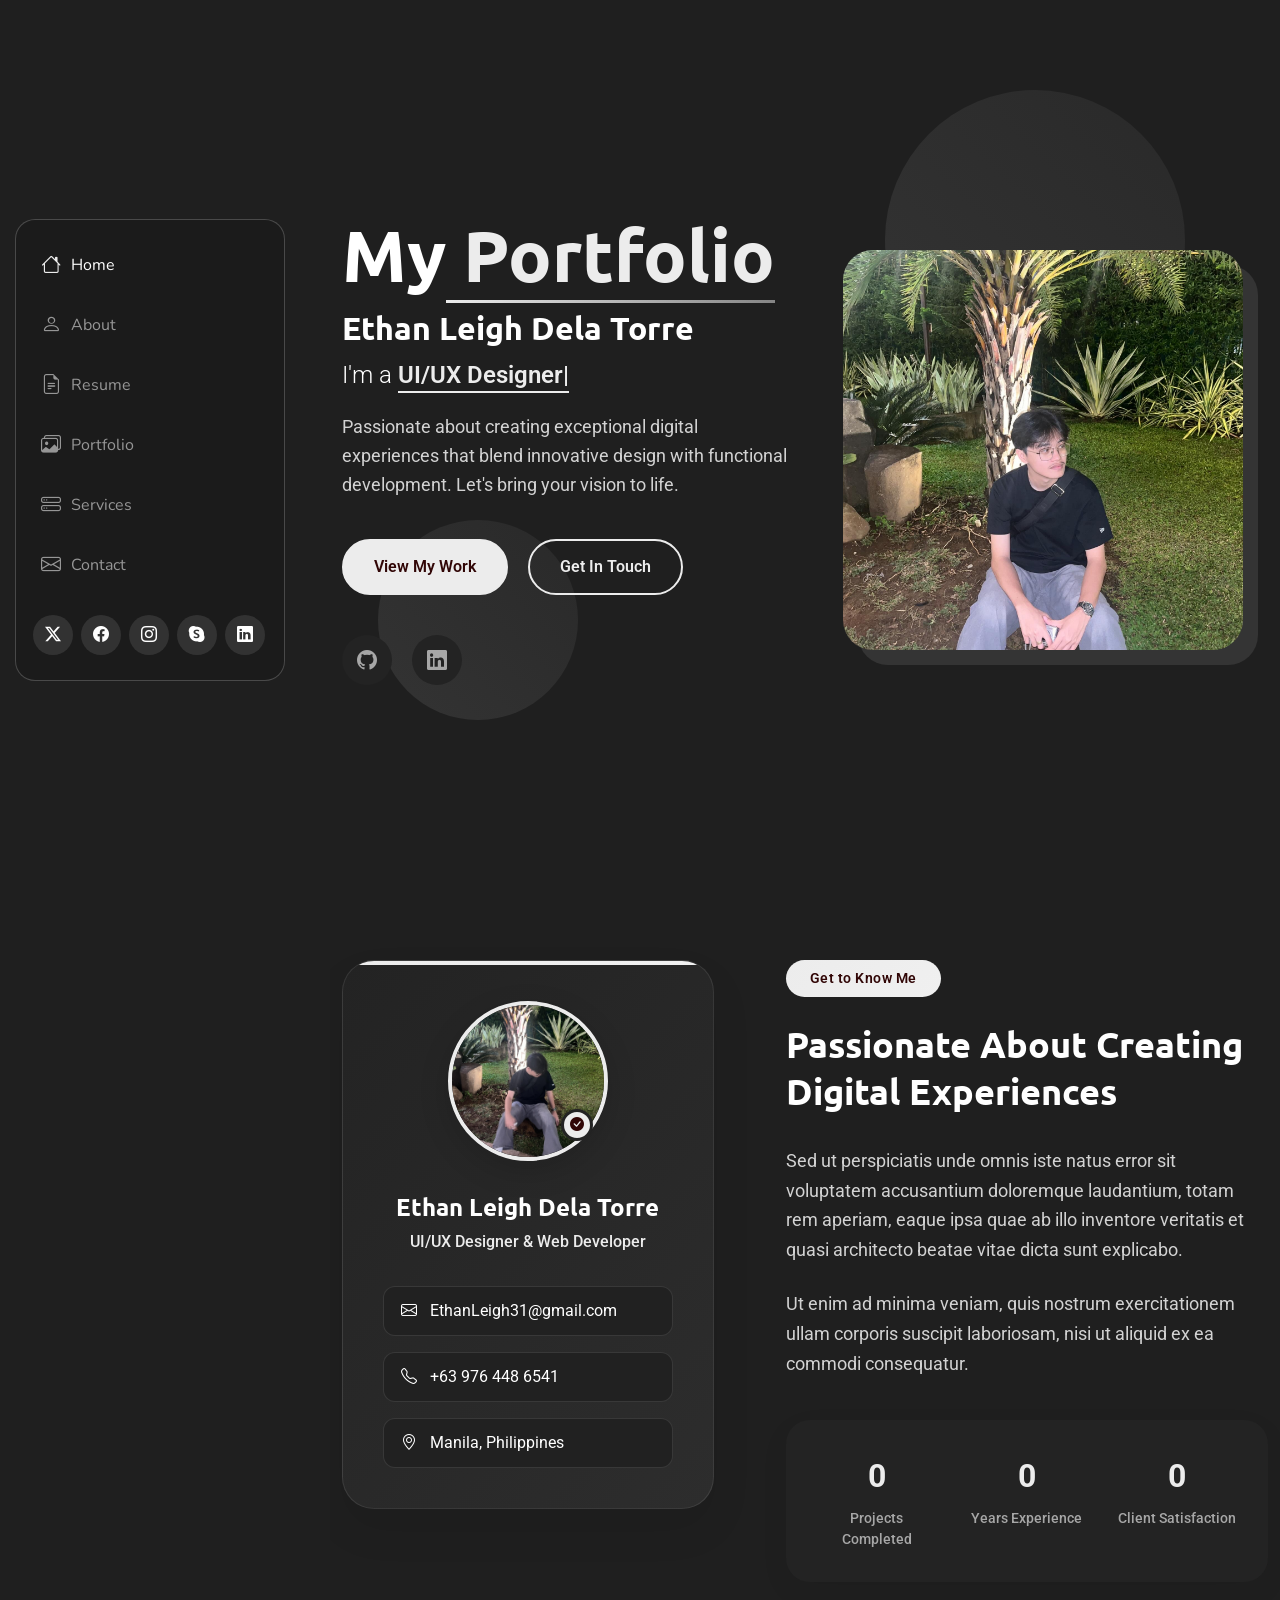
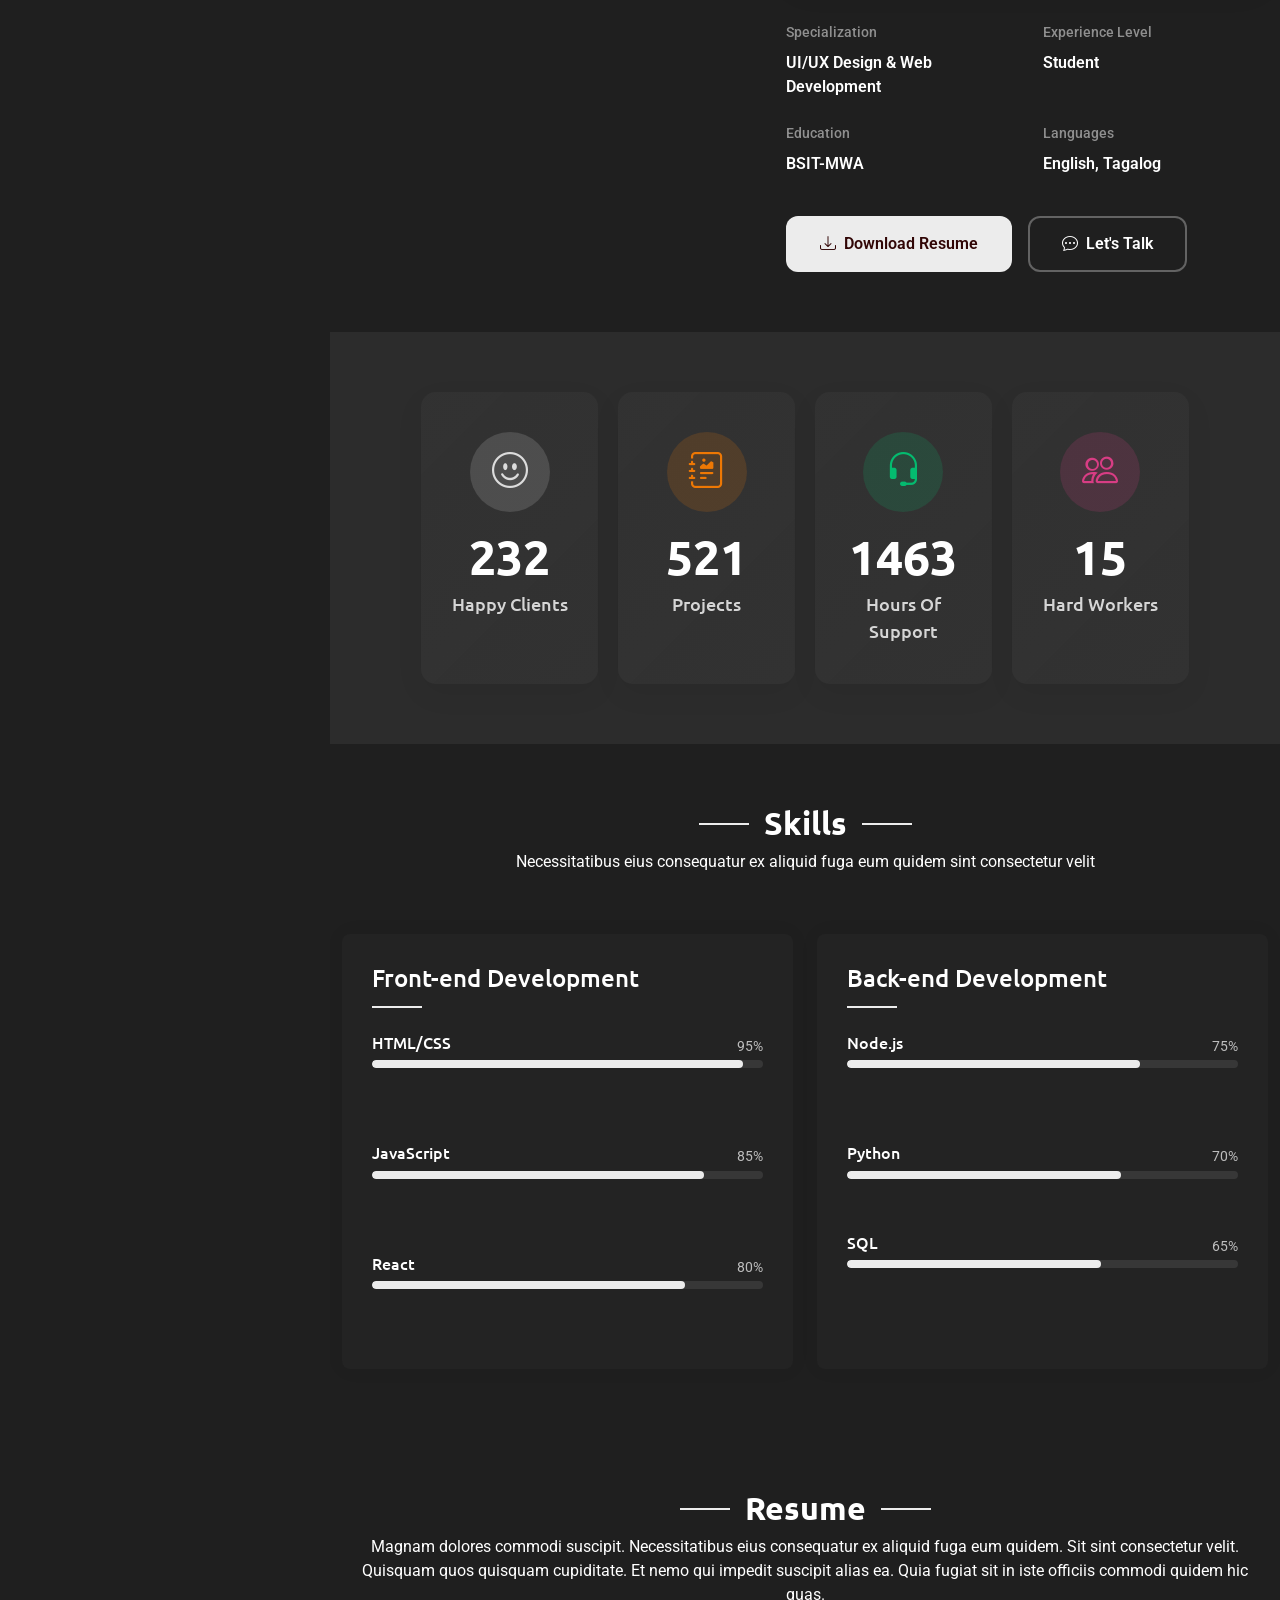
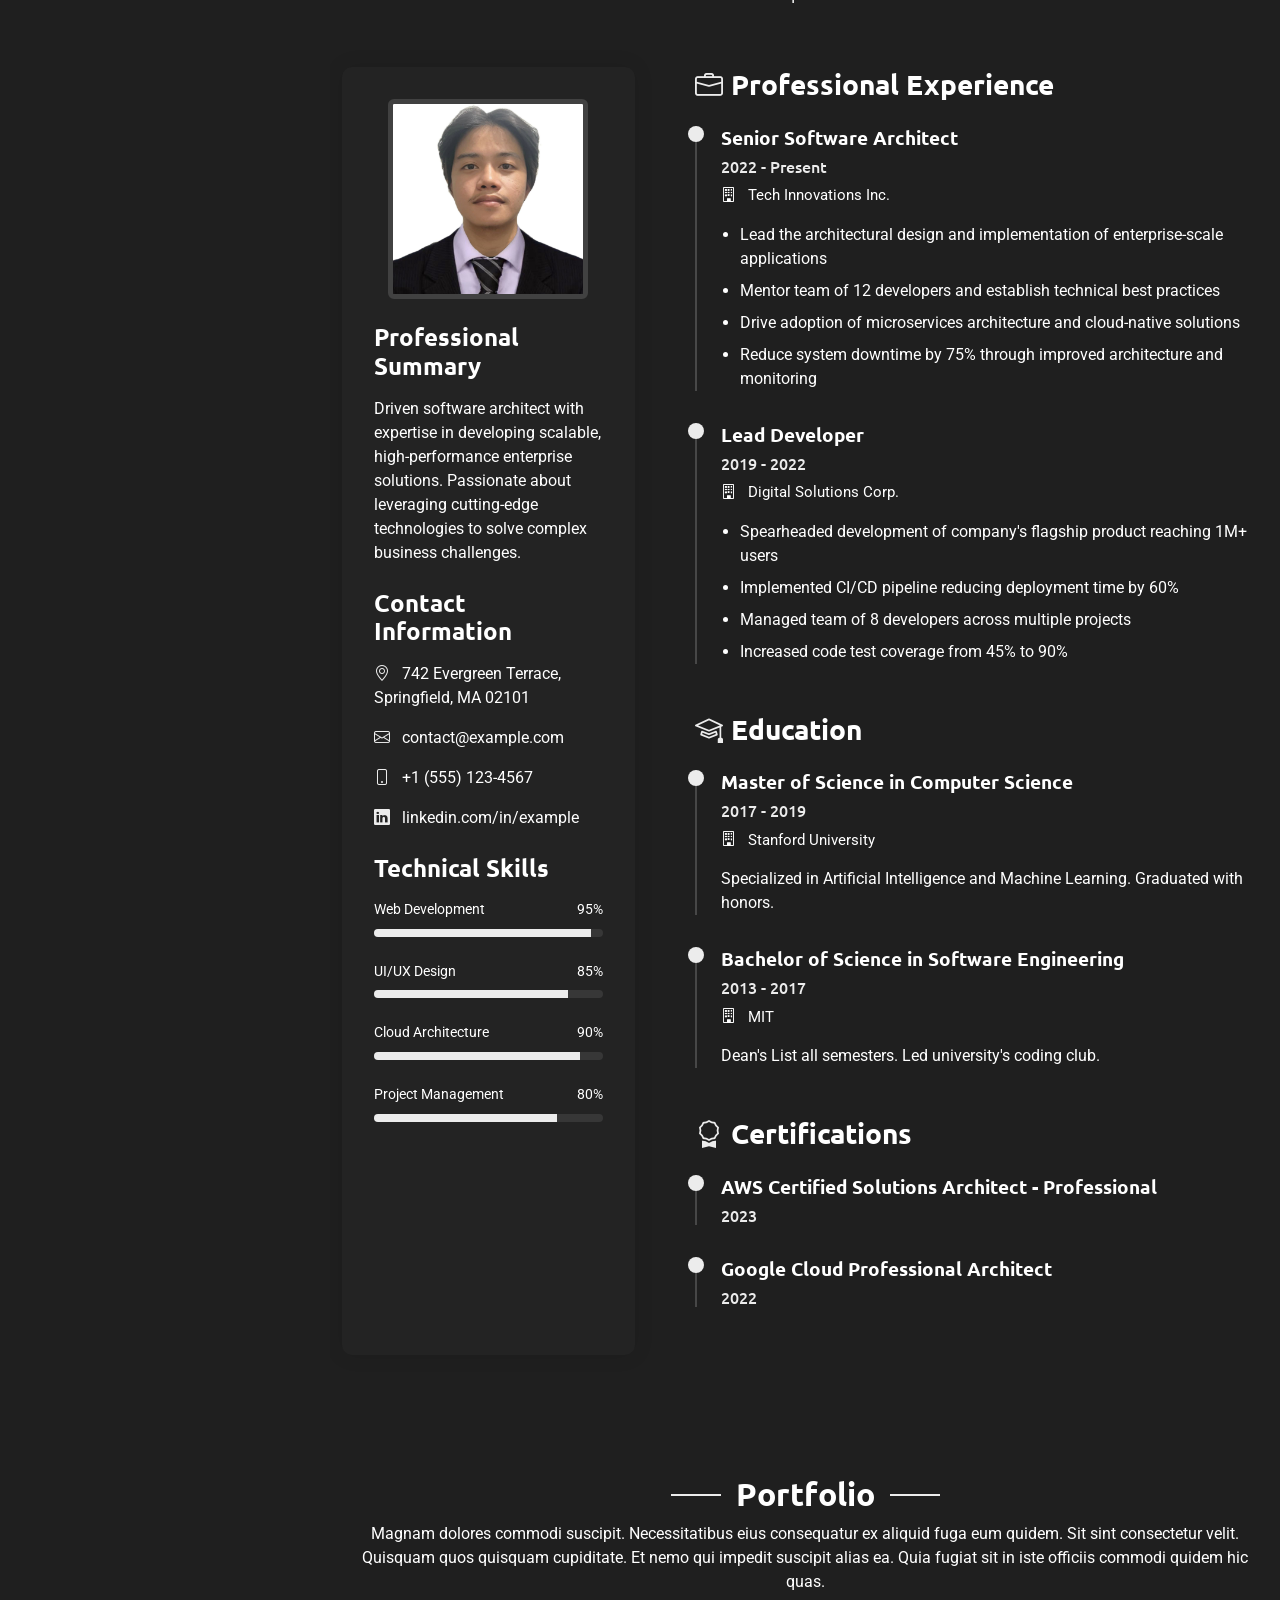
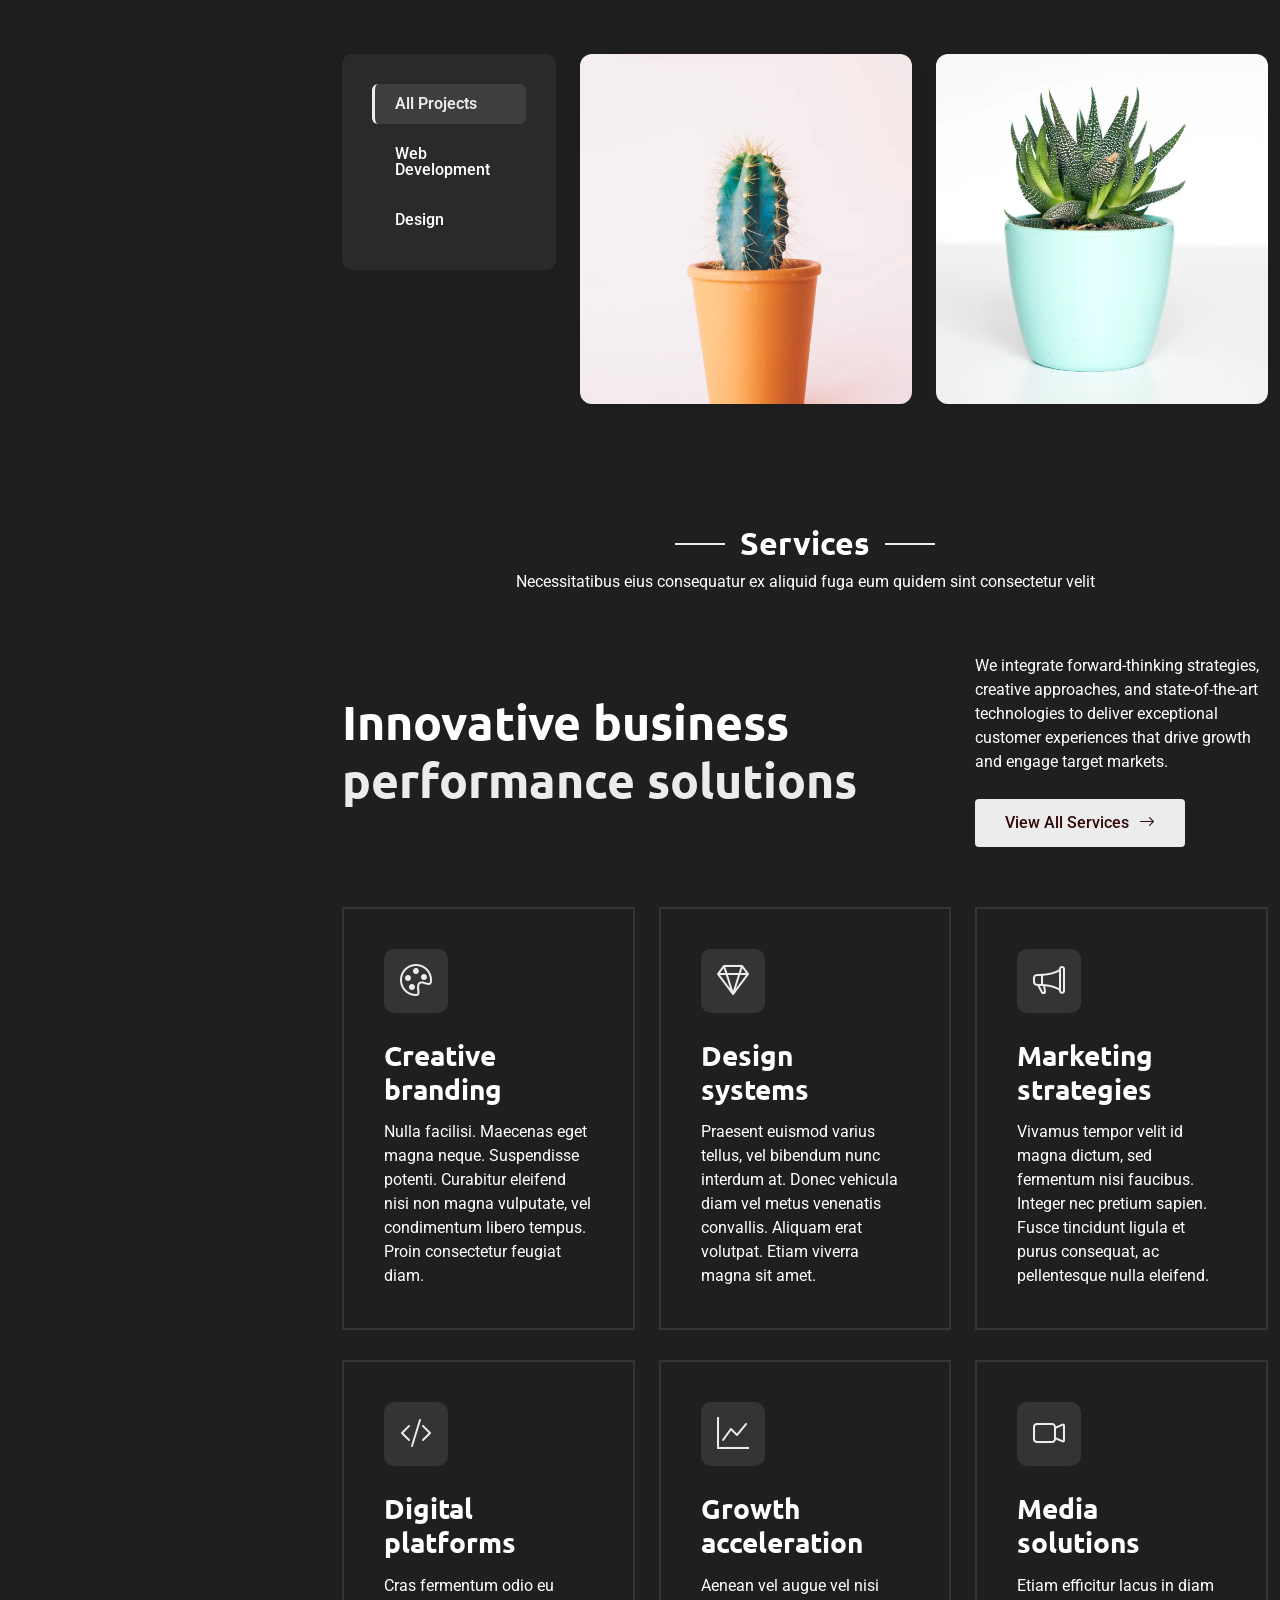
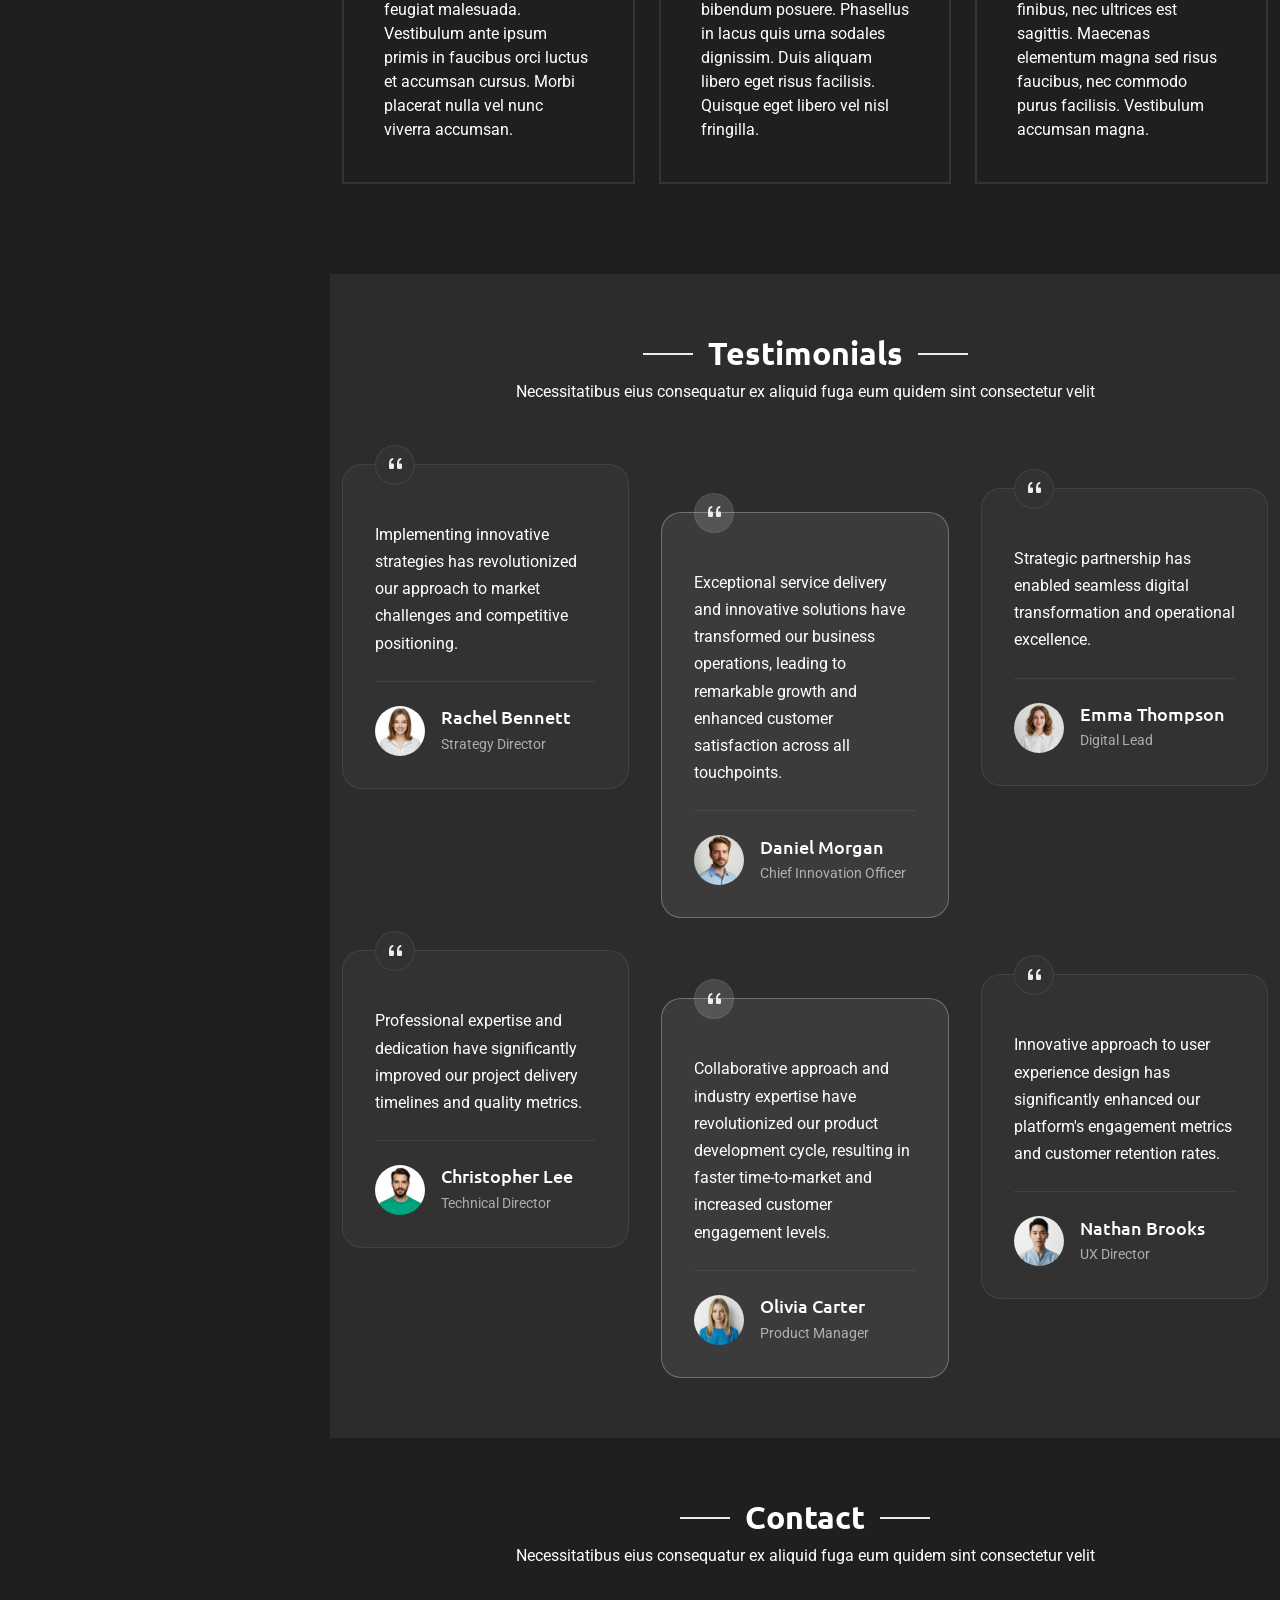
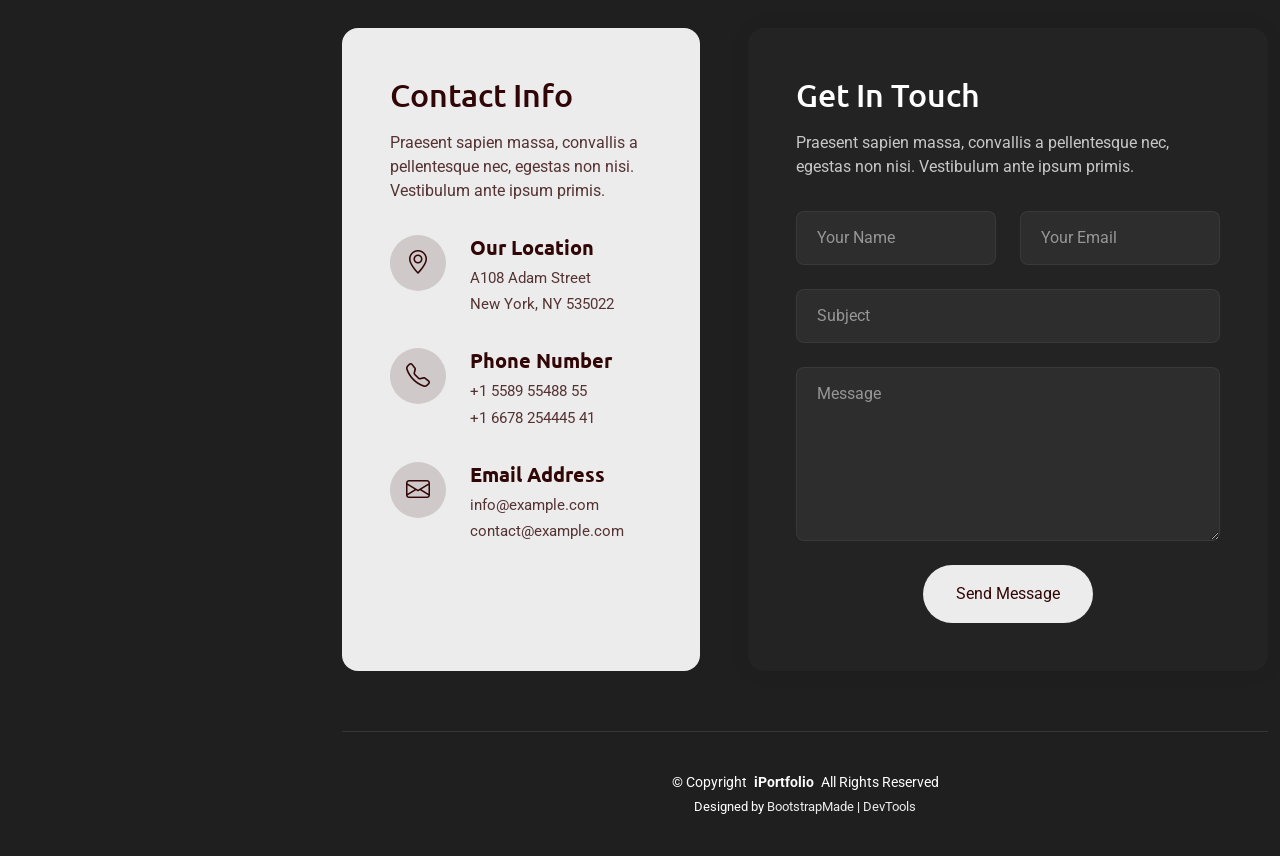
==== index.html @ 3078d563 "Move site files to repo root" ====
<!DOCTYPE html>
<html lang="en">

<head>
  <meta charset="utf-8">
  <meta content="width=device-width, initial-scale=1.0" name="viewport">
  <title>Index - SnapFolio Bootstrap Template</title>
  <meta name="description" content="">
  <meta name="keywords" content="">

  <!-- Favicons -->
  <link href="assets/img/favicon.png" rel="icon">
  <link href="assets/img/apple-touch-icon.png" rel="apple-touch-icon">

  <!-- Fonts -->
  <link href="https://fonts.googleapis.com" rel="preconnect">
  <link href="https://fonts.gstatic.com" rel="preconnect" crossorigin>
  <link href="https://fonts.googleapis.com/css2?family=Roboto:ital,wght@0,100;0,300;0,400;0,500;0,700;0,900;1,100;1,300;1,400;1,500;1,700;1,900&family=Ubuntu:ital,wght@0,300;0,400;0,500;0,700;1,300;1,400;1,500;1,700&family=Nunito:ital,wght@0,200;0,300;0,400;0,500;0,600;0,700;0,800;0,900;1,200;1,300;1,400;1,500;1,600;1,700;1,800;1,900&display=swap" rel="stylesheet">

  <!-- Vendor CSS Files -->
  <link href="assets/vendor/bootstrap/css/bootstrap.min.css" rel="stylesheet">
  <link href="assets/vendor/bootstrap-icons/bootstrap-icons.css" rel="stylesheet">
  <link href="assets/vendor/aos/aos.css" rel="stylesheet">
  <link href="assets/vendor/glightbox/css/glightbox.min.css" rel="stylesheet">
  <link href="assets/vendor/swiper/swiper-bundle.min.css" rel="stylesheet">

  <!-- Main CSS File -->
  <link href="assets/css/main.css" rel="stylesheet">
</head>

<body class="index-page">

  <header id="header" class="header dark-background d-flex flex-column justify-content-center">
    <i class="header-toggle d-xl-none bi bi-list"></i>

    <div class="header-container d-flex flex-column align-items-start">
      <nav id="navmenu" class="navmenu">
        <ul>
          <li><a href="#hero" class="active"><i class="bi bi-house navicon"></i>Home</a></li>
          <li><a href="#about"><i class="bi bi-person navicon"></i> About</a></li>
          <li><a href="#resume"><i class="bi bi-file-earmark-text navicon"></i> Resume</a></li>
          <li><a href="#portfolio"><i class="bi bi-images navicon"></i> Portfolio</a></li>
          <li><a href="#services"><i class="bi bi-hdd-stack navicon"></i> Services</a></li>
          <li><a href="#contact"><i class="bi bi-envelope navicon"></i> Contact</a></li>
        </ul>
      </nav>

      <div class="social-links text-center">
        <a href="#" class="twitter"><i class="bi bi-twitter-x"></i></a>
        <a href="#" class="facebook"><i class="bi bi-facebook"></i></a>
        <a href="#" class="instagram"><i class="bi bi-instagram"></i></a>
        <a href="#" class="google-plus"><i class="bi bi-skype"></i></a>
        <a href="#" class="linkedin"><i class="bi bi-linkedin"></i></a>
      </div>

    </div>

  </header>

  <main class="main">

    <!-- Hero Section -->
    <section id="hero" class="hero section">

      <div class="background-elements">
        <div class="bg-circle circle-1"></div>
        <div class="bg-circle circle-2"></div>
      </div>

      <div class="hero-content">

        <div class="container">
          <div class="row align-items-center">

            <div class="col-lg-6" data-aos="fade-right" data-aos-delay="100">
              <div class="hero-text">
                <h1>My<span class="accent-text"> Portfolio</span></h1>
                <h2>Ethan Leigh Dela Torre</h2>
                <p class="lead">I'm a <span class="typed" data-typed-items="UI/UX Designer, Web Developer"></span></p>
                <p class="description">Passionate about creating exceptional digital experiences that blend innovative design with functional development. Let's bring your vision to life.</p>

                <div class="hero-actions">
                  <a href="#portfolio" class="btn btn-primary">View My Work</a>
                  <a href="#contact" class="btn btn-outline">Get In Touch</a>
                </div>

                <div class="social-links">
                  <a href="https://github.com/ethanleigh31-commits" class="contact-item">
                    <i class="bi bi-github"></i>
                  </a>
                  <a href="https://www.linkedin.com/in/ethan-leigh-3b996b360/" class="contact-item">
                    <i class="bi bi-linkedin"></i>
                  </a>
                </div>
              </div>
            </div>

            <div class="col-lg-6" data-aos="fade-left" data-aos-delay="200">
              <div class="hero-visual">
                <div class="profile-container">
                  <div class="profile-background"></div>
                  <img src="assets/img/profile/YCPC8177.JPG" alt="Ethan Leigh Dela Torre" class="profile-image">
                </div>
              </div>
            </div>

          </div>
        </div>
      </div>

    </section><!-- /Hero Section -->

    <!-- About Section -->
    <section id="about" class="about section">

      <div class="container" data-aos="fade-up" data-aos-delay="100">

        <div class="row">
          <div class="col-lg-5" data-aos="zoom-in" data-aos-delay="200">
            <div class="profile-card">
              <div class="profile-header">
                <div class="profile-image">
                  <img src="assets/img/profile/JDWV8035.JPG" alt="Profile Image" class="img-fluid">
                </div>
                <div class="profile-badge">
                  <i class="bi bi-check-circle-fill"></i>
                </div>
              </div>

              <div class="profile-content">
                <h3>Ethan Leigh Dela Torre</h3>
                <p class="profession">UI/UX Designer &amp; Web Developer</p>

                <div class="contact-links">
                  <a href="mailto:EthanLeigh31@gmail.com" class="contact-item">
                    <i class="bi bi-envelope"></i>
                    EthanLeigh31@gmail.com
                  </a>
                  <a href="tel:+639764486541" class="contact-item">
                    <i class="bi bi-telephone"></i>
                    +63 976 448 6541
                  </a>
                  <a href="https://www.google.com/maps/place/Manila,+Philippines" target="_blank" class="contact-item">
                    <i class="bi bi-geo-alt"></i>
                    Manila, Philippines
                  </a>
                </div>
              </div>
            </div>
          </div>

          <div class="col-lg-7" data-aos="fade-left" data-aos-delay="300">
            <div class="about-content">
              <div class="section-header">
                <span class="badge-text">Get to Know Me</span>
                <h2>Passionate About Creating Digital Experiences</h2>
              </div>

              <div class="description">
                <p>Sed ut perspiciatis unde omnis iste natus error sit voluptatem accusantium doloremque laudantium, totam rem aperiam, eaque ipsa quae ab illo inventore veritatis et quasi architecto beatae vitae dicta sunt explicabo.</p>

                <p>Ut enim ad minima veniam, quis nostrum exercitationem ullam corporis suscipit laboriosam, nisi ut aliquid ex ea commodi consequatur.</p>
              </div>

              <div class="stats-grid">
                <div class="stat-item">
                  <div class="stat-number">0</div>
                  <div class="stat-label">Projects Completed</div>
                </div>
                <div class="stat-item">
                  <div class="stat-number">0</div>
                  <div class="stat-label">Years Experience</div>
                </div>
                <div class="stat-item">
                  <div class="stat-number">0</div>
                  <div class="stat-label">Client Satisfaction</div>
                </div>
              </div>

              <div class="details-grid">
                <div class="detail-row">
                  <div class="detail-item">
                    <span class="detail-label">Specialization</span>
                    <span class="detail-value">UI/UX Design &amp; Web Development</span>
                  </div>
                  <div class="detail-item">
                    <span class="detail-label">Experience Level</span>
                    <span class="detail-value">Student</span>
                  </div>
                </div>
                <div class="detail-row">
                  <div class="detail-item">
                    <span class="detail-label">Education</span>
                    <span class="detail-value">BSIT-MWA</span>
                  </div>
                  <div class="detail-item">
                    <span class="detail-label">Languages</span>
                    <span class="detail-value">English, Tagalog</span>
                  </div>
                </div>
              </div>

              <div class="cta-section">
                <a href="Ethan Leigh Résumé.pdf" download="Ethan Leigh Résumé.pdf" class="btn btn-primary">
                  <i class="bi bi-download"></i>
                  Download Resume
                </a>
                <a href="https://www.linkedin.com/in/ethan-leigh-3b996b360/" class="btn btn-outline">
                  <i class="bi bi-chat-dots"></i>
                  Let's Talk
                </a>
              </div>
            </div>
          </div>
        </div>

      </div>

    </section><!-- /About Section -->

    <!-- Stats Section -->
    <section id="stats" class="stats section light-background">

      <div class="container" data-aos="fade-up" data-aos-delay="100">

        <div class="row justify-content-center">
          <div class="col-lg-10">
            <div class="stats-wrapper">
              <div class="stats-item" data-aos="zoom-in" data-aos-delay="150">
                <div class="icon-wrapper">
                  <i class="bi bi-emoji-smile"></i>
                </div>
                <span data-purecounter-start="0" data-purecounter-end="232" data-purecounter-duration="1" class="purecounter"></span>
                <p>Happy Clients</p>
              </div><!-- End Stats Item -->

              <div class="stats-item" data-aos="zoom-in" data-aos-delay="200">
                <div class="icon-wrapper">
                  <i class="bi bi-journal-richtext"></i>
                </div>
                <span data-purecounter-start="0" data-purecounter-end="521" data-purecounter-duration="1" class="purecounter"></span>
                <p>Projects</p>
              </div><!-- End Stats Item -->

              <div class="stats-item" data-aos="zoom-in" data-aos-delay="250">
                <div class="icon-wrapper">
                  <i class="bi bi-headset"></i>
                </div>
                <span data-purecounter-start="0" data-purecounter-end="1463" data-purecounter-duration="1" class="purecounter"></span>
                <p>Hours Of Support</p>
              </div><!-- End Stats Item -->

              <div class="stats-item" data-aos="zoom-in" data-aos-delay="300">
                <div class="icon-wrapper">
                  <i class="bi bi-people"></i>
                </div>
                <span data-purecounter-start="0" data-purecounter-end="15" data-purecounter-duration="1" class="purecounter"></span>
                <p>Hard Workers</p>
              </div><!-- End Stats Item -->
            </div>
          </div>
        </div>

      </div>

    </section><!-- /Stats Section -->

    <!-- Skills Section -->
    <section id="skills" class="skills section">

      <!-- Section Title -->
      <div class="container section-title" data-aos="fade-up">
        <h2>Skills</h2>
        <p>Necessitatibus eius consequatur ex aliquid fuga eum quidem sint consectetur velit</p>
      </div><!-- End Section Title -->

      <div class="container" data-aos="fade-up" data-aos-delay="100">

        <div class="row">
          <div class="col-lg-6">
            <div class="skills-category" data-aos="fade-up" data-aos-delay="200">
              <h3>Front-end Development</h3>
              <div class="skills-animation">
                <div class="skill-item">
                  <div class="d-flex justify-content-between align-items-center">
                    <h4>HTML/CSS</h4>
                    <span class="skill-percentage">95%</span>
                  </div>
                  <div class="progress">
                    <div class="progress-bar" role="progressbar" aria-valuenow="95" aria-valuemin="0" aria-valuemax="100"></div>
                  </div>
                  <div class="skill-tooltip">Expert level knowledge of semantic HTML5 and modern CSS3 techniques</div>
                </div>

                <div class="skill-item">
                  <div class="d-flex justify-content-between align-items-center">
                    <h4>JavaScript</h4>
                    <span class="skill-percentage">85%</span>
                  </div>
                  <div class="progress">
                    <div class="progress-bar" role="progressbar" aria-valuenow="85" aria-valuemin="0" aria-valuemax="100"></div>
                  </div>
                  <div class="skill-tooltip">Strong proficiency in ES6+, DOM manipulation, and modern frameworks</div>
                </div>

                <div class="skill-item">
                  <div class="d-flex justify-content-between align-items-center">
                    <h4>React</h4>
                    <span class="skill-percentage">80%</span>
                  </div>
                  <div class="progress">
                    <div class="progress-bar" role="progressbar" aria-valuenow="80" aria-valuemin="0" aria-valuemax="100"></div>
                  </div>
                  <div class="skill-tooltip">Experience with React hooks, state management, and component architecture</div>
                </div>
              </div>
            </div><!-- End Frontend Skills -->
          </div>

          <div class="col-lg-6">
            <div class="skills-category" data-aos="fade-up" data-aos-delay="300">
              <h3>Back-end Development</h3>
              <div class="skills-animation">
                <div class="skill-item">
                  <div class="d-flex justify-content-between align-items-center">
                    <h4>Node.js</h4>
                    <span class="skill-percentage">75%</span>
                  </div>
                  <div class="progress">
                    <div class="progress-bar" role="progressbar" aria-valuenow="75" aria-valuemin="0" aria-valuemax="100"></div>
                  </div>
                  <div class="skill-tooltip">Server-side JavaScript development with Express and REST APIs</div>
                </div>

                <div class="skill-item">
                  <div class="d-flex justify-content-between align-items-center">
                    <h4>Python</h4>
                    <span class="skill-percentage">70%</span>
                  </div>
                  <div class="progress">
                    <div class="progress-bar" role="progressbar" aria-valuenow="70" aria-valuemin="0" aria-valuemax="100"></div>
                  </div>
                  <div class="skill-tooltip">Python development with Django and data analysis tools</div>
                </div>

                <div class="skill-item">
                  <div class="d-flex justify-content-between align-items-center">
                    <h4>SQL</h4>
                    <span class="skill-percentage">65%</span>
                  </div>
                  <div class="progress">
                    <div class="progress-bar" role="progressbar" aria-valuenow="65" aria-valuemin="0" aria-valuemax="100"></div>
                  </div>
                  <div class="skill-tooltip">Database design, optimization, and complex queries</div>
                </div>
              </div>
            </div><!-- End Backend Skills -->
          </div>
        </div>

      </div>

    </section><!-- /Skills Section -->

    <!-- Resume Section -->
    <section id="resume" class="resume section">

      <!-- Section Title -->
      <div class="container section-title" data-aos="fade-up">
        <h2>Resume</h2>
        <p>Magnam dolores commodi suscipit. Necessitatibus eius consequatur ex aliquid fuga eum quidem. Sit sint consectetur velit. Quisquam quos quisquam cupiditate. Et nemo qui impedit suscipit alias ea. Quia fugiat sit in iste officiis commodi quidem hic quas.</p>
      </div><!-- End Section Title -->

      <div class="container" data-aos="fade-up" data-aos-delay="100">

        <div class="row gy-4">
          <!-- Left column with summary and contact -->
          <div class="col-lg-4">
            <div class="resume-side" data-aos="fade-right" data-aos-delay="100">
              <div class="profile-img mb-4">
                <img src="assets/img/profile/IMG_6845.JPG" alt="Profile" class="img-fluid rounded">
              </div>

              <h3>Professional Summary</h3>
              <p>Driven software architect with expertise in developing scalable, high-performance enterprise solutions. Passionate about leveraging cutting-edge technologies to solve complex business challenges.</p>

              <h3 class="mt-4">Contact Information</h3>
              <ul class="contact-info list-unstyled">
                <li><i class="bi bi-geo-alt"></i> 742 Evergreen Terrace, Springfield, MA 02101</li>
                <li><i class="bi bi-envelope"></i> contact@example.com</li>
                <li><i class="bi bi-phone"></i> +1 (555) 123-4567</li>
                <li><i class="bi bi-linkedin"></i> linkedin.com/in/example</li>
              </ul>

              <div class="skills-animation mt-4">
                <h3>Technical Skills</h3>
                <div class="skill-item">
                  <div class="d-flex justify-content-between">
                    <span>Web Development</span>
                    <span>95%</span>
                  </div>
                  <div class="progress">
                    <div class="progress-bar" role="progressbar" aria-valuenow="95" aria-valuemin="0" aria-valuemax="100"></div>
                  </div>
                </div>

                <div class="skill-item">
                  <div class="d-flex justify-content-between">
                    <span>UI/UX Design</span>
                    <span>85%</span>
                  </div>
                  <div class="progress">
                    <div class="progress-bar" role="progressbar" aria-valuenow="85" aria-valuemin="0" aria-valuemax="100"></div>
                  </div>
                </div>

                <div class="skill-item">
                  <div class="d-flex justify-content-between">
                    <span>Cloud Architecture</span>
                    <span>90%</span>
                  </div>
                  <div class="progress">
                    <div class="progress-bar" role="progressbar" aria-valuenow="90" aria-valuemin="0" aria-valuemax="100"></div>
                  </div>
                </div>

                <div class="skill-item">
                  <div class="d-flex justify-content-between">
                    <span>Project Management</span>
                    <span>80%</span>
                  </div>
                  <div class="progress">
                    <div class="progress-bar" role="progressbar" aria-valuenow="80" aria-valuemin="0" aria-valuemax="100"></div>
                  </div>
                </div>
              </div>
            </div>
          </div>

          <!-- Right column with experience and education -->
          <div class="col-lg-8 ps-4 ps-lg-5">
            <!-- Experience Section -->
            <div class="resume-section" data-aos="fade-up">
              <h3><i class="bi bi-briefcase me-2"></i>Professional Experience</h3>

              <div class="resume-item">
                <h4>Senior Software Architect</h4>
                <h5>2022 - Present</h5>
                <p class="company"><i class="bi bi-building"></i> Tech Innovations Inc.</p>
                <ul>
                  <li>Lead the architectural design and implementation of enterprise-scale applications</li>
                  <li>Mentor team of 12 developers and establish technical best practices</li>
                  <li>Drive adoption of microservices architecture and cloud-native solutions</li>
                  <li>Reduce system downtime by 75% through improved architecture and monitoring</li>
                </ul>
              </div>

              <div class="resume-item">
                <h4>Lead Developer</h4>
                <h5>2019 - 2022</h5>
                <p class="company"><i class="bi bi-building"></i> Digital Solutions Corp.</p>
                <ul>
                  <li>Spearheaded development of company's flagship product reaching 1M+ users</li>
                  <li>Implemented CI/CD pipeline reducing deployment time by 60%</li>
                  <li>Managed team of 8 developers across multiple projects</li>
                  <li>Increased code test coverage from 45% to 90%</li>
                </ul>
              </div>
            </div>

            <!-- Education Section -->
            <div class="resume-section" data-aos="fade-up" data-aos-delay="100">
              <h3><i class="bi bi-mortarboard me-2"></i>Education</h3>

              <div class="resume-item">
                <h4>Master of Science in Computer Science</h4>
                <h5>2017 - 2019</h5>
                <p class="company"><i class="bi bi-building"></i> Stanford University</p>
                <p>Specialized in Artificial Intelligence and Machine Learning. Graduated with honors.</p>
              </div>

              <div class="resume-item">
                <h4>Bachelor of Science in Software Engineering</h4>
                <h5>2013 - 2017</h5>
                <p class="company"><i class="bi bi-building"></i> MIT</p>
                <p>Dean's List all semesters. Led university's coding club.</p>
              </div>
            </div>

            <!-- Certifications Section -->
            <div class="resume-section" data-aos="fade-up" data-aos-delay="200">
              <h3><i class="bi bi-award me-2"></i>Certifications</h3>

              <div class="resume-item">
                <h4>AWS Certified Solutions Architect - Professional</h4>
                <h5>2023</h5>
              </div>

              <div class="resume-item">
                <h4>Google Cloud Professional Architect</h4>
                <h5>2022</h5>
              </div>
            </div>
          </div>
        </div>

      </div>

    </section><!-- /Resume Section -->

    <!-- Portfolio Section -->
    <section id="portfolio" class="portfolio section">

      <!-- Section Title -->
      <div class="container section-title" data-aos="fade-up">
        <h2>Portfolio</h2>
        <p>Magnam dolores commodi suscipit. Necessitatibus eius consequatur ex aliquid fuga eum quidem. Sit sint consectetur velit. Quisquam quos quisquam cupiditate. Et nemo qui impedit suscipit alias ea. Quia fugiat sit in iste officiis commodi quidem hic quas.</p>
      </div><!-- End Section Title -->

      <div class="container" data-aos="fade-up" data-aos-delay="100">

        <div class="isotope-layout" data-default-filter="*" data-layout="masonry" data-sort="original-order">

          <div class="row">
            <div class="col-lg-3 filter-sidebar">
              <div class="filters-wrapper" data-aos="fade-right" data-aos-delay="150">
                <ul class="portfolio-filters isotope-filters">
                  <li data-filter="*" class="filter-active">All Projects</li>
                  <li data-filter=".filter-photography">Web Development</li>
                  <li data-filter=".filter-design">Design</li>
                </ul>
              </div>
            </div>

            <div class="col-lg-9">
              <div class="row gy-4 portfolio-container isotope-container" data-aos="fade-up" data-aos-delay="200">

                <div class="col-lg-6 col-md-6 portfolio-item isotope-item filter-photography">
                  <div class="portfolio-wrap">
                    <img src="assets/img/portfolio/portfolio-portrait-1.webp" class="img-fluid" alt="Portfolio Image" loading="lazy">
                    <div class="portfolio-info">
                      <div class="content">
                        <span class="category">Web Development</span>
                        <h4>Web Development Project</h4>
                        <div class="portfolio-links">
                          <a href="assets/img/portfolio/portfolio-portrait-1.webp" class="glightbox" title="Web Development Project"><i class="bi bi-plus-lg"></i></a>
                          <a href="portfolio-details.html" title="More Details"><i class="bi bi-arrow-right"></i></a>
                        </div>
                      </div>
                    </div>
                  </div>
                </div><!-- End Portfolio Item -->

                <div class="col-lg-6 col-md-6 portfolio-item isotope-item filter-design">
                  <div class="portfolio-wrap">
                    <img src="assets/img/portfolio/portfolio-2.webp" class="img-fluid" alt="Portfolio Image" loading="lazy">
                    <div class="portfolio-info">
                      <div class="content">
                        <span class="category">UI/UX Designs</span>
                        <h4>Woodcraft Design</h4>
                        <div class="portfolio-links">
                          <a href="assets/img/portfolio/portfolio-2.webp" class="glightbox" title="Woodcraft Design"><i class="bi bi-plus-lg"></i></a>
                          <a href="portfolio-details.html" title="More Details"><i class="bi bi-arrow-right"></i></a>
                        </div>
                      </div>
                    </div>
                  </div>
                </div><!-- End Portfolio Item -->
              </div><!-- End Portfolio Container -->
            </div>
          </div>

        </div>

      </div>

    </section><!-- /Portfolio Section -->

    <!-- Services Section -->
    <section id="services" class="services section">

      <!-- Section Title -->
      <div class="container section-title" data-aos="fade-up">
        <h2>Services</h2>
        <p>Necessitatibus eius consequatur ex aliquid fuga eum quidem sint consectetur velit</p>
      </div><!-- End Section Title -->

      <div class="container" data-aos="fade-up" data-aos-delay="100">

        <div class="service-header">
          <div class="row align-items-center">
            <div class="col-lg-8 col-md-12">
              <div class="service-intro">
                <h2 class="service-heading">
                  <div>Innovative business</div>
                  <div><span>performance solutions</span></div>
                </h2>
              </div>
            </div>
            <div class="col-lg-4 col-md-12">
              <div class="service-summary">
                <p>
                  We integrate forward-thinking strategies, creative approaches, and state-of-the-art technologies to deliver exceptional customer experiences that drive growth and engage target markets.
                </p>
                <a href="services.html" class="service-btn">
                  View All Services
                  <i class="bi bi-arrow-right"></i>
                </a>
              </div>
            </div>
          </div>
        </div>

        <div class="row justify-content-center">
          <div class="col-lg-4 col-md-6" data-aos="fade-up" data-aos-delay="100">
            <div class="service-card position-relative z-1">
              <div class="service-icon">
                <i class="bi bi-palette"></i>
              </div>
              <a href="service-details.html" class="card-action d-flex align-items-center justify-content-center rounded-circle">
                <i class="bi bi-arrow-up-right"></i>
              </a>
              <h3>
                <a href="service-details.html">
                  Creative <span>branding</span>
                </a>
              </h3>
              <p>
                Nulla facilisi. Maecenas eget magna neque. Suspendisse potenti. Curabitur eleifend nisi non magna vulputate, vel condimentum libero tempus. Proin consectetur feugiat diam.
              </p>
            </div>
          </div>
          <div class="col-lg-4 col-md-6" data-aos="fade-up" data-aos-delay="200">
            <div class="service-card position-relative z-1">
              <div class="service-icon">
                <i class="bi bi-gem"></i>
              </div>
              <a href="service-details.html" class="card-action d-flex align-items-center justify-content-center rounded-circle">
                <i class="bi bi-arrow-up-right"></i>
              </a>
              <h3>
                <a href="service-details.html">
                  Design <span>systems</span>
                </a>
              </h3>
              <p>
                Praesent euismod varius tellus, vel bibendum nunc interdum at. Donec vehicula diam vel metus venenatis convallis. Aliquam erat volutpat. Etiam viverra magna sit amet.
              </p>
            </div>
          </div>
          <div class="col-lg-4 col-md-6" data-aos="fade-up" data-aos-delay="300">
            <div class="service-card position-relative z-1">
              <div class="service-icon">
                <i class="bi bi-megaphone"></i>
              </div>
              <a href="service-details.html" class="card-action d-flex align-items-center justify-content-center rounded-circle">
                <i class="bi bi-arrow-up-right"></i>
              </a>
              <h3>
                <a href="service-details.html">
                  Marketing <span>strategies</span>
                </a>
              </h3>
              <p>
                Vivamus tempor velit id magna dictum, sed fermentum nisi faucibus. Integer nec pretium sapien. Fusce tincidunt ligula et purus consequat, ac pellentesque nulla eleifend.
              </p>
            </div>
          </div>
          <div class="col-lg-4 col-md-6" data-aos="fade-up" data-aos-delay="100">
            <div class="service-card position-relative z-1">
              <div class="service-icon">
                <i class="bi bi-code-slash"></i>
              </div>
              <a href="service-details.html" class="card-action d-flex align-items-center justify-content-center rounded-circle">
                <i class="bi bi-arrow-up-right"></i>
              </a>
              <h3>
                <a href="service-details.html">
                  Digital <span>platforms</span>
                </a>
              </h3>
              <p>
                Cras fermentum odio eu feugiat malesuada. Vestibulum ante ipsum primis in faucibus orci luctus et accumsan cursus. Morbi placerat nulla vel nunc viverra accumsan.
              </p>
            </div>
          </div>
          <div class="col-lg-4 col-md-6" data-aos="fade-up" data-aos-delay="200">
            <div class="service-card position-relative z-1">
              <div class="service-icon">
                <i class="bi bi-graph-up"></i>
              </div>
              <a href="service-details.html" class="card-action d-flex align-items-center justify-content-center rounded-circle">
                <i class="bi bi-arrow-up-right"></i>
              </a>
              <h3>
                <a href="service-details.html">
                  Growth <span>acceleration</span>
                </a>
              </h3>
              <p>
                Aenean vel augue vel nisi bibendum posuere. Phasellus in lacus quis urna sodales dignissim. Duis aliquam libero eget risus facilisis. Quisque eget libero vel nisl fringilla.
              </p>
            </div>
          </div>
          <div class="col-lg-4 col-md-6" data-aos="fade-up" data-aos-delay="300">
            <div class="service-card position-relative z-1">
              <div class="service-icon">
                <i class="bi bi-camera-video"></i>
              </div>
              <a href="service-details.html" class="card-action d-flex align-items-center justify-content-center rounded-circle">
                <i class="bi bi-arrow-up-right"></i>
              </a>
              <h3>
                <a href="service-details.html">
                  Media <span>solutions</span>
                </a>
              </h3>
              <p>
                Etiam efficitur lacus in diam finibus, nec ultrices est sagittis. Maecenas elementum magna sed risus faucibus, nec commodo purus facilisis. Vestibulum accumsan magna.
              </p>
            </div>
          </div>
        </div>

      </div>

    </section><!-- /Services Section -->

    <!-- Testimonials Section -->
    <section id="testimonials" class="testimonials section light-background">

      <!-- Section Title -->
      <div class="container section-title" data-aos="fade-up">
        <h2>Testimonials</h2>
        <p>Necessitatibus eius consequatur ex aliquid fuga eum quidem sint consectetur velit</p>
      </div><!-- End Section Title -->

      <div class="container">

        <div class="testimonial-masonry">

          <div class="testimonial-item" data-aos="fade-up">
            <div class="testimonial-content">
              <div class="quote-pattern">
                <i class="bi bi-quote"></i>
              </div>
              <p>Implementing innovative strategies has revolutionized our approach to market challenges and competitive positioning.</p>
              <div class="client-info">
                <div class="client-image">
                  <img src="assets/img/person/person-f-7.webp" alt="Client">
                </div>
                <div class="client-details">
                  <h3>Rachel Bennett</h3>
                  <span class="position">Strategy Director</span>
                </div>
              </div>
            </div>
          </div>

          <div class="testimonial-item highlight" data-aos="fade-up" data-aos-delay="100">
            <div class="testimonial-content">
              <div class="quote-pattern">
                <i class="bi bi-quote"></i>
              </div>
              <p>Exceptional service delivery and innovative solutions have transformed our business operations, leading to remarkable growth and enhanced customer satisfaction across all touchpoints.</p>
              <div class="client-info">
                <div class="client-image">
                  <img src="assets/img/person/person-m-7.webp" alt="Client">
                </div>
                <div class="client-details">
                  <h3>Daniel Morgan</h3>
                  <span class="position">Chief Innovation Officer</span>
                </div>
              </div>
            </div>
          </div>

          <div class="testimonial-item" data-aos="fade-up" data-aos-delay="200">
            <div class="testimonial-content">
              <div class="quote-pattern">
                <i class="bi bi-quote"></i>
              </div>
              <p>Strategic partnership has enabled seamless digital transformation and operational excellence.</p>
              <div class="client-info">
                <div class="client-image">
                  <img src="assets/img/person/person-f-8.webp" alt="Client">
                </div>
                <div class="client-details">
                  <h3>Emma Thompson</h3>
                  <span class="position">Digital Lead</span>
                </div>
              </div>
            </div>
          </div>

          <div class="testimonial-item" data-aos="fade-up" data-aos-delay="300">
            <div class="testimonial-content">
              <div class="quote-pattern">
                <i class="bi bi-quote"></i>
              </div>
              <p>Professional expertise and dedication have significantly improved our project delivery timelines and quality metrics.</p>
              <div class="client-info">
                <div class="client-image">
                  <img src="assets/img/person/person-m-8.webp" alt="Client">
                </div>
                <div class="client-details">
                  <h3>Christopher Lee</h3>
                  <span class="position">Technical Director</span>
                </div>
              </div>
            </div>
          </div>

          <div class="testimonial-item highlight" data-aos="fade-up" data-aos-delay="400">
            <div class="testimonial-content">
              <div class="quote-pattern">
                <i class="bi bi-quote"></i>
              </div>
              <p>Collaborative approach and industry expertise have revolutionized our product development cycle, resulting in faster time-to-market and increased customer engagement levels.</p>
              <div class="client-info">
                <div class="client-image">
                  <img src="assets/img/person/person-f-9.webp" alt="Client">
                </div>
                <div class="client-details">
                  <h3>Olivia Carter</h3>
                  <span class="position">Product Manager</span>
                </div>
              </div>
            </div>
          </div>

          <div class="testimonial-item" data-aos="fade-up" data-aos-delay="500">
            <div class="testimonial-content">
              <div class="quote-pattern">
                <i class="bi bi-quote"></i>
              </div>
              <p>Innovative approach to user experience design has significantly enhanced our platform's engagement metrics and customer retention rates.</p>
              <div class="client-info">
                <div class="client-image">
                  <img src="assets/img/person/person-m-13.webp" alt="Client">
                </div>
                <div class="client-details">
                  <h3>Nathan Brooks</h3>
                  <span class="position">UX Director</span>
                </div>
              </div>
            </div>
          </div>

        </div>

      </div>

    </section><!-- /Testimonials Section -->

    <!-- Contact Section -->
    <section id="contact" class="contact section">

      <!-- Section Title -->
      <div class="container section-title" data-aos="fade-up">
        <h2>Contact</h2>
        <p>Necessitatibus eius consequatur ex aliquid fuga eum quidem sint consectetur velit</p>
      </div><!-- End Section Title -->

      <div class="container">

        <div class="row g-4 g-lg-5">
          <div class="col-lg-5">
            <div class="info-box">
              <h3>Contact Info</h3>
              <p>Praesent sapien massa, convallis a pellentesque nec, egestas non nisi. Vestibulum ante ipsum primis.</p>

              <div class="info-item">
                <div class="icon-box">
                  <i class="bi bi-geo-alt"></i>
                </div>
                <div class="content">
                  <h4>Our Location</h4>
                  <p>A108 Adam Street</p>
                  <p>New York, NY 535022</p>
                </div>
              </div>

              <div class="info-item">
                <div class="icon-box">
                  <i class="bi bi-telephone"></i>
                </div>
                <div class="content">
                  <h4>Phone Number</h4>
                  <p>+1 5589 55488 55</p>
                  <p>+1 6678 254445 41</p>
                </div>
              </div>

              <div class="info-item">
                <div class="icon-box">
                  <i class="bi bi-envelope"></i>
                </div>
                <div class="content">
                  <h4>Email Address</h4>
                  <p>info@example.com</p>
                  <p>contact@example.com</p>
                </div>
              </div>
            </div>
          </div>

          <div class="col-lg-7">
            <div class="contact-form">
              <h3>Get In Touch</h3>
              <p>Praesent sapien massa, convallis a pellentesque nec, egestas non nisi. Vestibulum ante ipsum primis.</p>

              <form action="forms/contact.php" method="post" class="php-email-form">
                <div class="row gy-4">

                  <div class="col-md-6">
                    <input type="text" name="name" class="form-control" placeholder="Your Name" required="">
                  </div>

                  <div class="col-md-6 ">
                    <input type="email" class="form-control" name="email" placeholder="Your Email" required="">
                  </div>

                  <div class="col-12">
                    <input type="text" class="form-control" name="subject" placeholder="Subject" required="">
                  </div>

                  <div class="col-12">
                    <textarea class="form-control" name="message" rows="6" placeholder="Message" required=""></textarea>
                  </div>

                  <div class="col-12 text-center">
                    <div class="loading">Loading</div>
                    <div class="error-message"></div>
                    <div class="sent-message">Your message has been sent. Thank you!</div>

                    <button type="submit" class="btn">Send Message</button>
                  </div>

                </div>
              </form>

            </div>
          </div>

        </div>

      </div>

    </section><!-- /Contact Section -->

  </main>

  <footer id="footer" class="footer position-relative">

    <div class="container">
      <div class="copyright text-center ">
        <p>© <span>Copyright</span> <strong class="px-1 sitename">iPortfolio</strong> <span>All Rights Reserved</span></p>
      </div>
      <div class="credits">
        <!-- All the links in the footer should remain intact. -->
        <!-- You can delete the links only if you've purchased the pro version. -->
        <!-- Licensing information: https://bootstrapmade.com/license/ -->
        <!-- Purchase the pro version with working PHP/AJAX contact form: [buy-url] -->
        Designed by <a href="https://bootstrapmade.com/">BootstrapMade</a> | <a href="https://bootstrapmade.com/tools/">DevTools</a>
      </div>
    </div>

  </footer>

  <!-- Scroll Top -->
  <a href="#" id="scroll-top" class="scroll-top d-flex align-items-center justify-content-center"><i class="bi bi-arrow-up-short"></i></a>

  <!-- Preloader -->
  <div id="preloader"></div>

  <!-- Vendor JS Files -->
  <script src="assets/vendor/bootstrap/js/bootstrap.bundle.min.js"></script>
  <script src="assets/vendor/php-email-form/validate.js"></script>
  <script src="assets/vendor/aos/aos.js"></script>
  <script src="assets/vendor/typed.js/typed.umd.js"></script>
  <script src="assets/vendor/purecounter/purecounter_vanilla.js"></script>
  <script src="assets/vendor/waypoints/noframework.waypoints.js"></script>
  <script src="assets/vendor/isotope-layout/isotope.pkgd.min.js"></script>
  <script src="assets/vendor/imagesloaded/imagesloaded.pkgd.min.js"></script>
  <script src="assets/vendor/glightbox/js/glightbox.min.js"></script>
  <script src="assets/vendor/swiper/swiper-bundle.min.js"></script>

  <!-- Main JS File -->
  <script src="assets/js/main.js"></script>

</body>

</html>
---- assets/css/main.css ----
/**
* Template Name: SnapFolio
* Template URL: https://bootstrapmade.com/snapfolio-bootstrap-portfolio-template/
* Updated: Jul 21 2025 with Bootstrap v5.3.7
* Author: BootstrapMade.com
* License: https://bootstrapmade.com/license/
*/

/*--------------------------------------------------------------
# Font & Color Variables
# Help: https://bootstrapmade.com/color-system/
--------------------------------------------------------------*/
/* Fonts */
:root {
  --default-font: "Roboto",  system-ui, -apple-system, "Segoe UI", Roboto, "Helvetica Neue", Arial, "Noto Sans", "Liberation Sans", sans-serif, "Apple Color Emoji", "Segoe UI Emoji", "Segoe UI Symbol", "Noto Color Emoji";
  --heading-font: "Ubuntu",  sans-serif;
  --nav-font: "Nunito",  sans-serif;
}

/* Global Colors - The following color variables are used throughout the website. Updating them here will change the color scheme of the entire website */
:root { 
  --background-color: #1f1f1f; /* Background color for the entire website, including individual sections */
  --default-color: #ffffff; /* Default color used for the majority of the text content across the entire website */
  --heading-color: #ffffff; /* Color for headings, subheadings and title throughout the website */
  --accent-color: #ececec; /* Accent color that represents your brand on the website. It's used for buttons, links, and other elements that need to stand out */
  --surface-color: #232323; /* The surface color is used as a background of boxed elements within sections, such as cards, icon boxes, or other elements that require a visual separation from the global background. */
  --contrast-color: #310606; /* Contrast color for text, ensuring readability against backgrounds of accent, heading, or default colors. */
}

/* Nav Menu Colors - The following color variables are used specifically for the navigation menu. They are separate from the global colors to allow for more customization options */
:root {
  --nav-color: rgba(236, 236, 236, 0.59);  /* The default color of the main navmenu links */
  --nav-hover-color: #ffffff; /* Applied to main navmenu links when they are hovered over or active */
  --nav-mobile-background-color: #393939; /* Used as the background color for mobile navigation menu */
  --nav-dropdown-background-color: #393939; /* Used as the background color for dropdown items that appear when hovering over primary navigation items */
  --nav-dropdown-color: #ffffff; /* Used for navigation links of the dropdown items in the navigation menu. */
  --nav-dropdown-hover-color: #ececec; /* Similar to --nav-hover-color, this color is applied to dropdown navigation links when they are hovered over. */
}

/* Color Presets - These classes override global colors when applied to any section or element, providing reuse of the sam color scheme. */

.light-background {
  --background-color: #2c2c2c;
  --surface-color: #323232;
}

.dark-background {
  --background-color: #040b14;
  --default-color: #ffffff;
  --heading-color: #ffffff;
  --surface-color: #151f2b;
  --contrast-color: #ffffff;
}

/* Smooth scroll */
:root {
  scroll-behavior: smooth;
}

/*--------------------------------------------------------------
# General Styling & Shared Classes
--------------------------------------------------------------*/
body {
  color: var(--default-color);
  background-color: var(--background-color);
  font-family: var(--default-font);
}

a {
  color: var(--accent-color);
  text-decoration: none;
  transition: 0.3s;
}

a:hover {
  color: color-mix(in srgb, var(--accent-color), transparent 25%);
  text-decoration: none;
}

h1,
h2,
h3,
h4,
h5,
h6 {
  color: var(--heading-color);
  font-family: var(--heading-font);
}

/* PHP Email Form Messages
------------------------------*/
.php-email-form .error-message {
  display: none;
  background: #df1529;
  color: #ffffff;
  text-align: left;
  padding: 15px;
  margin-bottom: 24px;
  font-weight: 600;
}

.php-email-form .sent-message {
  display: none;
  color: #ffffff;
  background: #059652;
  text-align: center;
  padding: 15px;
  margin-bottom: 24px;
  font-weight: 600;
}

.php-email-form .loading {
  display: none;
  background: var(--surface-color);
  text-align: center;
  padding: 15px;
  margin-bottom: 24px;
}

.php-email-form .loading:before {
  content: "";
  display: inline-block;
  border-radius: 50%;
  width: 24px;
  height: 24px;
  margin: 0 10px -6px 0;
  border: 3px solid var(--accent-color);
  border-top-color: var(--surface-color);
  animation: php-email-form-loading 1s linear infinite;
}

@keyframes php-email-form-loading {
  0% {
    transform: rotate(0deg);
  }

  100% {
    transform: rotate(360deg);
  }
}

/*--------------------------------------------------------------
# Global Header
--------------------------------------------------------------*/
.header {
  --background-color: #1b1b1b;
  --contrast-color: #444444;
  color: var(--default-color);
  position: fixed;
  top: 0;
  left: 0;
  bottom: 0;
  padding: 0 15px;
  width: 300px;
  transition: all ease-in-out 0.3s;
  overflow-y: auto;
  z-index: 997;
}

.header .header-container {
  border-radius: 20px;
  padding: 15px;
  background-color: var(--background-color);
  border: 1px solid color-mix(in srgb, var(--default-color), transparent 80%);
}

.header .social-links {
  margin: 0 0 10px 0;
}

.header .social-links a {
  font-size: 16px;
  display: inline-flex;
  align-items: center;
  justify-content: center;
  background: color-mix(in srgb, var(--default-color), transparent 90%);
  color: var(--default-color);
  margin: 0 2px;
  border-radius: 50%;
  text-align: center;
  width: 40px;
  height: 40px;
  transition: 0.3s;
}

.header .social-links a:hover {
  color: var(--contrast-color);
  background: var(--accent-color);
}

@media (min-width: 1200px) {

  .header~main,
  .header~#footer {
    margin-left: 330px;
  }
}

@media (max-width: 1199px) {
  .header {
    left: -100%;
  }
}

.header.header-show {
  left: 0;
}

.header .header-toggle {
  color: var(--contrast-color);
  background-color: var(--accent-color);
  font-size: 22px;
  display: flex;
  align-items: center;
  justify-content: center;
  width: 40px;
  height: 40px;
  border-radius: 50%;
  cursor: pointer;
  position: fixed;
  top: 15px;
  right: 15px;
  z-index: 9999;
  transition: background-color 0.3s;
}

.header .header-toggle:hover {
  color: var(--contrast-color);
  background-color: color-mix(in srgb, var(--accent-color) 90%, white 15%);
}

/*--------------------------------------------------------------
# Navigation Menu
--------------------------------------------------------------*/
.mobile-nav-toggle {
  display: none;
}

.navmenu {
  padding: 0;
  z-index: 9997;
  width: 100%;
}

.navmenu ul {
  list-style: none;
  padding: 0 0 20px 0;
  margin: 0;
}

.navmenu a,
.navmenu a:focus {
  color: var(--nav-color);
  padding: 15px 10px;
  font-family: var(--nav-font);
  font-size: 16px;
  font-weight: 400;
  display: flex;
  align-items: center;
  white-space: nowrap;
  transition: 0.3s;
  width: 100%;
}

.navmenu a .navicon,
.navmenu a:focus .navicon {
  font-size: 20px;
  margin-right: 10px;
}

.navmenu a .toggle-dropdown,
.navmenu a:focus .toggle-dropdown {
  font-size: 12px;
  line-height: 0;
  margin-left: auto;
  width: 30px;
  height: 30px;
  display: flex;
  align-items: center;
  justify-content: center;
  border-radius: 50%;
  transition: 0.3s;
  flex-shrink: 0;
  background-color: color-mix(in srgb, var(--accent-color), transparent 90%);
}

.navmenu a .toggle-dropdown:hover,
.navmenu a:focus .toggle-dropdown:hover {
  background-color: var(--accent-color);
  color: var(--contrast-color);
}

.navmenu a:hover,
.navmenu .active,
.navmenu .active:focus {
  color: var(--nav-hover-color);
}

.navmenu a:hover .navicon,
.navmenu .active .navicon,
.navmenu .active:focus .navicon {
  color: var(--accent-color);
}

.navmenu .active .toggle-dropdown,
.navmenu .active:focus .toggle-dropdown {
  background-color: var(--accent-color);
  color: var(--contrast-color);
  transform: rotate(180deg);
}

.navmenu .dropdown {
  display: block;
}

.navmenu .dropdown a,
.navmenu .dropdown a:focus {
  color: --nav-dropdown-color;
}

.navmenu .dropdown a:hover,
.navmenu .dropdown .active,
.navmenu .dropdown .active:focus {
  color: var(--nav-dropdown-hover-color);
}

.navmenu .dropdown ul {
  position: static;
  display: none;
  z-index: 99;
  padding: 5px 10px;
  margin: 5px 10px;
  background-color: var(--nav-dropdown-background-color);
  border: 1px solid color-mix(in srgb, var(--default-color), transparent 90%);
  box-shadow: none;
  transition: all 0.5s ease-in-out;
}

.navmenu .dropdown ul ul {
  background-color: rgba(33, 37, 41, 0.1);
}

.navmenu .dropdown>.dropdown-active {
  display: block;
  background-color: rgba(33, 37, 41, 0.03);
}

/*--------------------------------------------------------------
# Global Footer
--------------------------------------------------------------*/
.footer {
  color: var(--default-color);
  background-color: var(--background-color);
  font-size: 14px;
  padding: 0 0 40px 0;
  position: relative;
}

.footer .copyright {
  padding-top: 40px;
  border-top: 1px solid color-mix(in srgb, var(--default-color), transparent 90%);
}

.footer .copyright p {
  margin-bottom: 0;
}

.footer .credits {
  margin-top: 4px;
  font-size: 13px;
  text-align: center;
}

/*--------------------------------------------------------------
# Preloader
--------------------------------------------------------------*/
#preloader {
  position: fixed;
  inset: 0;
  z-index: 999999;
  overflow: hidden;
  background: var(--background-color);
  transition: all 0.6s ease-out;
}

#preloader:before {
  content: "";
  position: fixed;
  top: calc(50% - 30px);
  left: calc(50% - 30px);
  border: 6px solid #ffffff;
  border-color: var(--accent-color) transparent var(--accent-color) transparent;
  border-radius: 50%;
  width: 60px;
  height: 60px;
  animation: animate-preloader 1.5s linear infinite;
}

@keyframes animate-preloader {
  0% {
    transform: rotate(0deg);
  }

  100% {
    transform: rotate(360deg);
  }
}

/*--------------------------------------------------------------
# Scroll Top Button
--------------------------------------------------------------*/
.scroll-top {
  position: fixed;
  visibility: hidden;
  opacity: 0;
  right: 15px;
  bottom: -15px;
  z-index: 99999;
  background-color: var(--accent-color);
  width: 44px;
  height: 44px;
  border-radius: 50px;
  transition: all 0.4s;
}

.scroll-top i {
  font-size: 24px;
  color: var(--contrast-color);
  line-height: 0;
}

.scroll-top:hover {
  background-color: color-mix(in srgb, var(--accent-color), transparent 20%);
  color: var(--contrast-color);
}

.scroll-top.active {
  visibility: visible;
  opacity: 1;
  bottom: 15px;
}

/*--------------------------------------------------------------
# Disable aos animation delay on mobile devices
--------------------------------------------------------------*/
@media screen and (max-width: 768px) {
  [data-aos-delay] {
    transition-delay: 0 !important;
  }
}

/*--------------------------------------------------------------
# Global Page Titles & Breadcrumbs
--------------------------------------------------------------*/
.page-title {
  color: var(--default-color);
  padding: 25px 0 0 0;
  position: relative;
}

.page-title .container {
  border-bottom: 1px solid color-mix(in srgb, var(--default-color), transparent 90%);
  padding-bottom: 25px;
}

.page-title h1 {
  font-size: 24px;
  font-weight: 700;
}

.page-title .breadcrumbs ol {
  display: flex;
  flex-wrap: wrap;
  list-style: none;
  padding: 0;
  margin: 0;
  font-size: 14px;
  font-weight: 400;
}

.page-title .breadcrumbs ol li+li {
  padding-left: 10px;
}

.page-title .breadcrumbs ol li+li::before {
  content: "/";
  display: inline-block;
  padding-right: 10px;
  color: color-mix(in srgb, var(--default-color), transparent 70%);
}

/*--------------------------------------------------------------
# Global Sections
--------------------------------------------------------------*/
section,
.section {
  color: var(--default-color);
  background-color: var(--background-color);
  padding: 60px 0;
  overflow: clip;
}

/*--------------------------------------------------------------
# Global Section Titles
--------------------------------------------------------------*/
.section-title {
  text-align: center;
  padding-bottom: 60px;
  position: relative;
}

.section-title h2 {
  font-size: 32px;
  font-weight: 700;
  position: relative;
}

.section-title h2:before,
.section-title h2:after {
  content: "";
  width: 50px;
  height: 2px;
  background: var(--accent-color);
  display: inline-block;
}

.section-title h2:before {
  margin: 0 15px 10px 0;
}

.section-title h2:after {
  margin: 0 0 10px 15px;
}

.section-title p {
  margin-bottom: 0;
}

/*--------------------------------------------------------------
# Hero Section
--------------------------------------------------------------*/
.hero {
  min-height: 100vh;
  position: relative;
  overflow: hidden;
  display: flex;
  align-items: center;
}

.hero .background-elements {
  position: absolute;
  top: 0;
  left: 0;
  width: 100%;
  height: 100%;
  z-index: 1;
  overflow: hidden;
}

.hero .background-elements .bg-circle {
  position: absolute;
  border-radius: 50%;
  background: linear-gradient(45deg, color-mix(in srgb, var(--accent-color), transparent 90%), color-mix(in srgb, var(--accent-color), transparent 95%));
  animation: float 6s ease-in-out infinite;
}

.hero .background-elements .bg-circle.circle-1 {
  width: 300px;
  height: 300px;
  top: 10%;
  right: 10%;
  animation-delay: 0s;
}

.hero .background-elements .bg-circle.circle-2 {
  width: 200px;
  height: 200px;
  bottom: 20%;
  left: 5%;
  animation-delay: 2s;
}

.hero .hero-content {
  position: relative;
  width: 100%;
  z-index: 2;
}

.hero .container {
  position: relative;
  z-index: 3;
}

.hero .hero-text h1 {
  font-size: 72px;
  font-weight: 800;
  line-height: 1.1;
  margin-bottom: 15px;
  color: var(--heading-color);
}

.hero .hero-text h1 .accent-text {
  color: var(--accent-color);
  position: relative;
}

.hero .hero-text h1 .accent-text::after {
  content: "";
  position: absolute;
  bottom: -5px;
  left: 0;
  width: 100%;
  height: 3px;
  background: linear-gradient(90deg, var(--accent-color), color-mix(in srgb, var(--accent-color), transparent 50%));
}

.hero .hero-text h2 {
  font-size: 32px;
  font-weight: 600;
  color: var(--heading-color);
  margin-bottom: 10px;
}

.hero .hero-text .lead {
  font-size: 24px;
  margin-bottom: 20px;
  color: var(--default-color);
}

.hero .hero-text .lead span {
  color: var(--accent-color);
  font-weight: 600;
  border-bottom: 2px solid var(--accent-color);
  padding-bottom: 2px;
}

.hero .hero-text .description {
  font-size: 18px;
  line-height: 1.6;
  color: color-mix(in srgb, var(--default-color), transparent 20%);
  margin-bottom: 40px;
  max-width: 500px;
}

.hero .hero-actions {
  display: flex;
  gap: 20px;
  margin-bottom: 40px;
  flex-wrap: wrap;
}

.hero .hero-actions .btn {
  padding: 14px 30px;
  font-size: 16px;
  font-weight: 600;
  border-radius: 50px;
  text-decoration: none;
  transition: all 0.3s ease;
  border: 2px solid;
}

.hero .hero-actions .btn.btn-primary {
  background-color: var(--accent-color);
  color: var(--contrast-color);
  border-color: var(--accent-color);
}

.hero .hero-actions .btn.btn-primary:hover {
  background-color: color-mix(in srgb, var(--accent-color), black 10%);
  transform: translateY(-2px);
  box-shadow: 0 8px 25px color-mix(in srgb, var(--accent-color), transparent 70%);
}

.hero .hero-actions .btn.btn-outline {
  background-color: transparent;
  color: var(--accent-color);
  border-color: var(--accent-color);
}

.hero .hero-actions .btn.btn-outline:hover {
  background-color: var(--accent-color);
  color: var(--contrast-color);
  transform: translateY(-2px);
}

.hero .social-links {
  display: flex;
  gap: 20px;
}

.hero .social-links a {
  width: 50px;
  height: 50px;
  display: flex;
  align-items: center;
  justify-content: center;
  background-color: var(--surface-color);
  color: color-mix(in srgb, var(--default-color), transparent 40%);
  border-radius: 50%;
  font-size: 20px;
  transition: all 0.3s ease;
}

.hero .social-links a:hover {
  color: var(--contrast-color);
  background-color: var(--accent-color);
  transform: translateY(-3px);
  box-shadow: 0 8px 25px color-mix(in srgb, var(--accent-color), transparent 70%);
}

.hero .hero-visual {
  display: flex;
  justify-content: center;
  align-items: center;
  height: 100%;
}

.hero .hero-visual .profile-container {
  position: relative;
  width: 400px;
  height: 400px;
}

.hero .hero-visual .profile-container .profile-background {
  position: absolute;
  top: 15px;
  left: 15px;
  width: 100%;
  height: 100%;
  background: color-mix(in srgb, var(--accent-color), transparent 90%);
  border-radius: 30px;
  z-index: 1;
}

.hero .hero-visual .profile-container .profile-image {
  position: relative;
  width: 100%;
  height: 100%;
  object-fit: cover;
  border-radius: 30px;
  z-index: 2;
}

@keyframes float {

  0%,
  100% {
    transform: translateY(0px);
  }

  50% {
    transform: translateY(-20px);
  }
}

@keyframes floatIcon {

  0%,
  100% {
    transform: translateY(0px) rotate(0deg);
  }

  50% {
    transform: translateY(-10px) rotate(5deg);
  }
}

@media (max-width: 992px) {
  .hero .hero-text {
    text-align: center;
    margin-bottom: 50px;
  }

  .hero .hero-text h1 {
    font-size: 56px;
  }

  .hero .hero-text h2 {
    font-size: 28px;
  }

  .hero .hero-text .lead {
    font-size: 20px;
  }

  .hero .hero-visual .profile-container {
    width: 350px;
    height: 350px;
  }
}

@media (max-width: 768px) {
  .hero .hero-text h1 {
    font-size: 42px;
  }

  .hero .hero-text h2 {
    font-size: 24px;
  }

  .hero .hero-text .lead {
    font-size: 18px;
  }

  .hero .hero-text .description {
    font-size: 16px;
  }

  .hero .hero-actions {
    justify-content: center;
  }

  .hero .hero-actions .btn {
    padding: 12px 25px;
    font-size: 14px;
  }

  .hero .hero-visual .profile-container {
    width: 300px;
    height: 300px;
  }

  .hero .background-elements .bg-circle.circle-1 {
    width: 200px;
    height: 200px;
  }

  .hero .background-elements .bg-circle.circle-2 {
    width: 150px;
    height: 150px;
  }

  .hero .background-elements .bg-circle.circle-3 {
    width: 100px;
    height: 100px;
  }
}

/*--------------------------------------------------------------
# About Section
--------------------------------------------------------------*/
.about .profile-card {
  background: linear-gradient(135deg, var(--surface-color) 0%, color-mix(in srgb, var(--surface-color), var(--accent-color) 5%) 100%);
  border-radius: 2rem;
  padding: 2.5rem;
  text-align: center;
  box-shadow: 0 20px 40px rgba(0, 0, 0, 0.08);
  border: 1px solid color-mix(in srgb, var(--accent-color), transparent 90%);
  position: relative;
  overflow: hidden;
}

.about .profile-card::before {
  content: "";
  position: absolute;
  top: 0;
  left: 0;
  right: 0;
  height: 4px;
  background: linear-gradient(90deg, var(--accent-color), color-mix(in srgb, var(--accent-color), var(--heading-color) 30%));
}

@media (max-width: 991px) {
  .about .profile-card {
    margin-bottom: 3rem;
  }
}

.about .profile-header {
  position: relative;
  margin-bottom: 2rem;
}

.about .profile-header .profile-image {
  width: 160px;
  height: 160px;
  margin: 0 auto 1.5rem;
  border-radius: 50%;
  overflow: hidden;
  border: 4px solid var(--accent-color);
  box-shadow: 0 10px 30px rgba(0, 0, 0, 0.15);
}

.about .profile-header .profile-image img {
  width: 100%;
  height: 100%;
  object-fit: cover;
}

.about .profile-header .profile-badge {
  position: absolute;
  bottom: 20px;
  right: calc(50% - 65px);
  width: 32px;
  height: 32px;
  background-color: var(--accent-color);
  border-radius: 50%;
  display: flex;
  align-items: center;
  justify-content: center;
  border: 3px solid var(--surface-color);
}

.about .profile-header .profile-badge i {
  color: var(--contrast-color);
  font-size: 14px;
}

.about .profile-content h3 {
  font-size: 1.5rem;
  font-weight: 700;
  margin-bottom: 0.5rem;
  color: var(--heading-color);
}

.about .profile-content .profession {
  color: var(--accent-color);
  font-weight: 500;
  margin-bottom: 2rem;
}

.about .contact-links {
  display: flex;
  flex-direction: column;
  gap: 1rem;
}

.about .contact-links .contact-item {
  display: flex;
  align-items: center;
  gap: 0.75rem;
  padding: 0.75rem 1rem;
  background-color: color-mix(in srgb, var(--surface-color), var(--background-color) 50%);
  border-radius: 0.75rem;
  text-decoration: none;
  color: var(--default-color);
  transition: all 0.3s;
  border: 1px solid color-mix(in srgb, var(--default-color), transparent 90%);
}

.about .contact-links .contact-item:hover {
  background-color: var(--accent-color);
  color: var(--contrast-color);
  transform: translateY(-2px);
  box-shadow: 0 5px 20px color-mix(in srgb, var(--accent-color), transparent 70%);
}

.about .contact-links .contact-item i {
  font-size: 1rem;
  width: 18px;
}

.about .about-content {
  padding-left: 3rem;
}

@media (max-width: 991px) {
  .about .about-content {
    padding-left: 0;
  }
}

.about .about-content .section-header {
  margin-bottom: 2rem;
}

.about .about-content .section-header .badge-text {
  display: inline-block;
  background: linear-gradient(135deg, var(--accent-color), color-mix(in srgb, var(--accent-color), var(--heading-color) 20%));
  color: var(--contrast-color);
  padding: 0.5rem 1.5rem;
  border-radius: 2rem;
  font-size: 0.875rem;
  font-weight: 600;
  letter-spacing: 0.5px;
  margin-bottom: 1.5rem;
}

.about .about-content .section-header h2 {
  font-size: 2.25rem;
  font-weight: 700;
  line-height: 1.3;
  margin: 0;
}

@media (max-width: 768px) {
  .about .about-content .section-header h2 {
    font-size: 1.875rem;
  }
}

.about .about-content .description {
  margin-bottom: 2.5rem;
}

.about .about-content .description p {
  font-size: 1.1rem;
  line-height: 1.7;
  color: color-mix(in srgb, var(--default-color), transparent 20%);
  margin-bottom: 1.5rem;
}

.about .about-content .description p:last-child {
  margin-bottom: 0;
}

.about .stats-grid {
  display: grid;
  grid-template-columns: repeat(3, 1fr);
  gap: 2rem;
  margin-bottom: 2.5rem;
  padding: 2rem;
  background-color: var(--surface-color);
  border-radius: 1.5rem;
  box-shadow: 0 10px 30px rgba(0, 0, 0, 0.05);
}

@media (max-width: 768px) {
  .about .stats-grid {
    grid-template-columns: 1fr;
    gap: 1.5rem;
    text-align: center;
  }
}

.about .stats-grid .stat-item {
  text-align: center;
}

.about .stats-grid .stat-item .stat-number {
  font-size: 2rem;
  font-weight: 700;
  color: var(--accent-color);
  display: block;
  margin-bottom: 0.5rem;
}

.about .stats-grid .stat-item .stat-label {
  font-size: 0.875rem;
  color: color-mix(in srgb, var(--default-color), transparent 40%);
  font-weight: 500;
}

.about .details-grid {
  margin-bottom: 2.5rem;
}

.about .details-grid .detail-row {
  display: grid;
  grid-template-columns: 1fr 1fr;
  gap: 2rem;
  margin-bottom: 1.5rem;
}

@media (max-width: 768px) {
  .about .details-grid .detail-row {
    grid-template-columns: 1fr;
    gap: 1rem;
  }
}

.about .details-grid .detail-row:last-child {
  margin-bottom: 0;
}

.about .details-grid .detail-item .detail-label {
  display: block;
  font-size: 0.875rem;
  color: color-mix(in srgb, var(--default-color), transparent 50%);
  margin-bottom: 0.5rem;
  font-weight: 500;
}

.about .details-grid .detail-item .detail-value {
  display: block;
  font-weight: 600;
  color: var(--heading-color);
  font-size: 1rem;
}

.about .cta-section {
  display: flex;
  gap: 1rem;
  flex-wrap: wrap;
}

.about .cta-section .btn {
  padding: 0.875rem 2rem;
  border-radius: 0.75rem;
  font-weight: 600;
  text-decoration: none;
  transition: all 0.3s;
  display: inline-flex;
  align-items: center;
  gap: 0.5rem;
  border: 2px solid transparent;
}

.about .cta-section .btn.btn-primary {
  background-color: var(--accent-color);
  color: var(--contrast-color);
}

.about .cta-section .btn.btn-primary:hover {
  background-color: color-mix(in srgb, var(--accent-color), black 15%);
  transform: translateY(-2px);
  box-shadow: 0 10px 30px color-mix(in srgb, var(--accent-color), transparent 60%);
}

.about .cta-section .btn.btn-outline {
  background-color: transparent;
  color: var(--default-color);
  border-color: color-mix(in srgb, var(--default-color), transparent 70%);
}

.about .cta-section .btn.btn-outline:hover {
  border-color: var(--accent-color);
  transform: translateY(-2px);
}

/*--------------------------------------------------------------
# Stats Section
--------------------------------------------------------------*/
.stats .stats-wrapper {
  display: grid;
  grid-template-columns: repeat(4, 1fr);
  gap: 20px;
}

@media (max-width: 992px) {
  .stats .stats-wrapper {
    grid-template-columns: repeat(2, 1fr);
  }
}

@media (max-width: 576px) {
  .stats .stats-wrapper {
    grid-template-columns: 1fr;
  }
}

.stats .stats-item {
  background: linear-gradient(135deg, color-mix(in srgb, var(--surface-color), transparent 5%), var(--surface-color));
  border-radius: 15px;
  padding: 40px 20px;
  text-align: center;
  position: relative;
  transition: transform 0.3s ease, box-shadow 0.3s ease;
  box-shadow: 0 10px 30px rgba(0, 0, 0, 0.05);
  overflow: hidden;
}

.stats .stats-item:hover {
  transform: translateY(-10px);
  box-shadow: 0 15px 35px rgba(0, 0, 0, 0.1);
}

.stats .stats-item:hover .icon-wrapper {
  transform: scale(1.1);
}

.stats .stats-item:nth-child(1) .icon-wrapper {
  background-color: color-mix(in srgb, var(--accent-color), transparent 85%);
}

.stats .stats-item:nth-child(1) .icon-wrapper i {
  color: color-mix(in srgb, var(--accent-color), transparent 10%);
}

.stats .stats-item:nth-child(2) .icon-wrapper {
  background-color: color-mix(in srgb, #ff7e00, transparent 85%);
}

.stats .stats-item:nth-child(2) .icon-wrapper i {
  color: color-mix(in srgb, #ff7e00, transparent 10%);
}

.stats .stats-item:nth-child(3) .icon-wrapper {
  background-color: color-mix(in srgb, #00c875, transparent 85%);
}

.stats .stats-item:nth-child(3) .icon-wrapper i {
  color: color-mix(in srgb, #00c875, transparent 10%);
}

.stats .stats-item:nth-child(4) .icon-wrapper {
  background-color: color-mix(in srgb, #e83e8c, transparent 85%);
}

.stats .stats-item:nth-child(4) .icon-wrapper i {
  color: color-mix(in srgb, #e83e8c, transparent 10%);
}

.stats .stats-item .icon-wrapper {
  width: 80px;
  height: 80px;
  border-radius: 50%;
  display: flex;
  align-items: center;
  justify-content: center;
  margin: 0 auto 20px;
  transition: transform 0.3s ease;
}

.stats .stats-item .icon-wrapper i {
  font-size: 36px;
}

.stats .stats-item span {
  display: block;
  font-size: 48px;
  font-weight: 700;
  color: var(--heading-color);
  margin-bottom: 10px;
  line-height: 1;
  font-family: var(--heading-font);
}

.stats .stats-item p {
  color: var(--default-color);
  font-size: 18px;
  margin: 0;
  font-weight: 500;
  font-family: var(--heading-font);
  opacity: 0.8;
}

/*--------------------------------------------------------------
# Skills Section
--------------------------------------------------------------*/
.skills .skills-category {
  background-color: var(--surface-color);
  padding: 30px;
  border-radius: 8px;
  box-shadow: 0 0 20px rgba(0, 0, 0, 0.05);
  height: 100%;
  transition: transform 0.3s;
}

.skills .skills-category:hover {
  transform: translateY(-5px);
}

.skills .skills-category h3 {
  font-size: 24px;
  margin-bottom: 25px;
  position: relative;
  padding-bottom: 15px;
}

.skills .skills-category h3:after {
  content: "";
  position: absolute;
  bottom: 0;
  left: 0;
  width: 50px;
  height: 2px;
  background-color: var(--accent-color);
}

.skills .skill-item {
  margin-bottom: 25px;
}

.skills .skill-item:last-child {
  margin-bottom: 0;
}

.skills .skill-item h4 {
  font-size: 16px;
  margin-bottom: 8px;
}

.skills .skill-item .skill-percentage {
  font-size: 14px;
  color: color-mix(in srgb, var(--heading-color), transparent 30%);
}

.skills .skill-item .progress {
  height: 8px;
  background-color: color-mix(in srgb, var(--accent-color), transparent 90%);
  border-radius: 20px;
  overflow: hidden;
  position: relative;
}

.skills .skill-item .progress .progress-bar {
  background-color: var(--accent-color);
  transition: width 1.5s ease-in-out;
  width: 0;
  height: 100%;
  border-radius: 20px;
}

.skills .skill-item .skill-tooltip {
  font-size: 14px;
  color: color-mix(in srgb, var(--default-color), transparent 30%);
  margin-top: 8px;
  opacity: 0;
  transform: translateY(-5px);
  transition: all 0.3s;
}

.skills .skill-item:hover .skill-tooltip {
  opacity: 1;
  transform: translateY(0);
}

.skills .skill-box {
  background-color: var(--surface-color);
  padding: 25px 20px;
  border-radius: 8px;
  text-align: center;
  transition: all 0.3s;
  height: 100%;
  position: relative;
  overflow: hidden;
  box-shadow: 0 0 15px rgba(0, 0, 0, 0.05);
}

.skills .skill-box:hover {
  transform: translateY(-5px);
}

.skills .skill-box:hover i {
  color: var(--accent-color);
  transform: scale(1.1);
}

.skills .skill-box:hover .skill-tooltip {
  opacity: 1;
  transform: translateY(0);
}

.skills .skill-box i {
  font-size: 36px;
  color: color-mix(in srgb, var(--accent-color), transparent 20%);
  margin-bottom: 15px;
  display: inline-block;
  transition: all 0.3s;
}

.skills .skill-box h4 {
  font-size: 18px;
  margin-bottom: 10px;
}

.skills .skill-box .skill-tooltip {
  font-size: 14px;
  color: color-mix(in srgb, var(--default-color), transparent 30%);
  opacity: 0;
  transform: translateY(5px);
  transition: all 0.3s;
}

@media (max-width: 991.98px) {
  .skills .skills-category {
    margin-bottom: 30px;
  }

  .skills .skills-category:last-child {
    margin-bottom: 0;
  }
}

@media (max-width: 767.98px) {
  .skills .skill-box {
    margin-bottom: 20px;
  }

  .skills .skill-box:last-child {
    margin-bottom: 0;
  }
}

/*--------------------------------------------------------------
# Resume Section
--------------------------------------------------------------*/
.resume .resume-side {
  background-color: var(--surface-color);
  padding: 2rem;
  border-radius: 10px;
  box-shadow: 0 0 20px rgba(0, 0, 0, 0.1);
  height: 100%;
}

.resume .resume-side .profile-img {
  text-align: center;
}

.resume .resume-side .profile-img img {
  width: 200px;
  height: 200px;
  object-fit: cover;
  border: 5px solid color-mix(in srgb, var(--accent-color), transparent 85%);
  border-radius: 50%;
}

.resume .resume-side h3 {
  font-size: 1.5rem;
  margin-bottom: 1rem;
  color: var(--heading-color);
  font-weight: 600;
}

.resume .resume-side .contact-info li {
  margin-bottom: 1rem;
  color: var(--default-color);
}

.resume .resume-side .contact-info li i {
  width: 25px;
  color: var(--accent-color);
  margin-right: 0.5rem;
}

.resume .resume-side .skill-item {
  margin-bottom: 1.5rem;
}

.resume .resume-side .skill-item span {
  font-size: 0.9rem;
  color: var(--default-color);
}

.resume .resume-side .skill-item .progress {
  height: 8px;
  background-color: color-mix(in srgb, var(--accent-color), transparent 90%);
  border-radius: 4px;
  margin-top: 0.5rem;
}

.resume .resume-side .skill-item .progress .progress-bar {
  background-color: var(--accent-color);
  width: 0;
  transition: width 1s ease;
}

.resume .resume-section {
  margin-bottom: 3rem;
}

.resume .resume-section h3 {
  font-size: 1.75rem;
  margin-bottom: 1.5rem;
  color: var(--heading-color);
  font-weight: 600;
}

.resume .resume-section h3 i {
  color: var(--accent-color);
}

.resume .resume-section .resume-item {
  padding-left: 1.5rem;
  border-left: 2px solid color-mix(in srgb, var(--accent-color), transparent 80%);
  margin-bottom: 2rem;
  position: relative;
}

.resume .resume-section .resume-item:before {
  content: "";
  position: absolute;
  width: 16px;
  height: 16px;
  border-radius: 50%;
  left: -9px;
  top: 0;
  background: var(--accent-color);
}

.resume .resume-section .resume-item h4 {
  font-size: 1.2rem;
  margin-bottom: 0.5rem;
  color: var(--heading-color);
  font-weight: 600;
}

.resume .resume-section .resume-item h5 {
  font-size: 1rem;
  margin-bottom: 0.5rem;
  color: var(--accent-color);
}

.resume .resume-section .resume-item .company {
  font-size: 0.95rem;
  margin-bottom: 1rem;
  color: var(--heading-color);
}

.resume .resume-section .resume-item .company i {
  margin-right: 0.5rem;
}

.resume .resume-section .resume-item ul {
  padding-left: 1.2rem;
}

.resume .resume-section .resume-item ul li {
  margin-bottom: 0.5rem;
  color: var(--default-color);
}

.resume .resume-section .resume-item p {
  color: var(--default-color);
  margin-bottom: 0;
}

@media (max-width: 991.98px) {
  .resume .resume-side {
    margin-bottom: 2rem;
  }
}

/*--------------------------------------------------------------
# Portfolio Section
--------------------------------------------------------------*/
@media (max-width: 991px) {
  .portfolio .filter-sidebar {
    margin-bottom: 30px;
  }
}

.portfolio .filters-wrapper {
  background-color: color-mix(in srgb, var(--surface-color), var(--default-color) 3%);
  padding: 30px;
  border-radius: 10px;
  box-shadow: 0 5px 25px rgba(0, 0, 0, 0.05);
}

@media (max-width: 991px) {
  .portfolio .filters-wrapper {
    padding: 20px;
  }
}

.portfolio .portfolio-filters {
  padding: 0;
  margin: 0;
  list-style: none;
  display: flex;
  flex-direction: column;
  gap: 10px;
}

@media (max-width: 991px) {
  .portfolio .portfolio-filters {
    flex-direction: row;
    flex-wrap: wrap;
    justify-content: center;
  }
}

.portfolio .portfolio-filters li {
  cursor: pointer;
  padding: 12px 20px;
  font-size: 16px;
  font-weight: 500;
  line-height: 1;
  color: var(--default-color);
  transition: all 0.3s ease-in-out;
  border-radius: 6px;
  background: transparent;
  position: relative;
  border-left: 3px solid transparent;
}

@media (max-width: 991px) {
  .portfolio .portfolio-filters li {
    padding: 8px 16px;
    border: 1px solid color-mix(in srgb, var(--accent-color), transparent 80%);
    border-left-width: 3px;
  }
}

.portfolio .portfolio-filters li:hover {
  color: var(--accent-color);
  background-color: color-mix(in srgb, var(--accent-color), transparent 90%);
  border-left-color: color-mix(in srgb, var(--accent-color), transparent 50%);
}

.portfolio .portfolio-filters li.filter-active {
  color: var(--accent-color);
  background-color: color-mix(in srgb, var(--accent-color), transparent 90%);
  border-left-color: var(--accent-color);
  font-weight: 600;
}

.portfolio .portfolio-wrap {
  transition: 0.4s;
  position: relative;
  overflow: hidden;
  border-radius: 12px;
  box-shadow: 0 5px 20px rgba(0, 0, 0, 0.08);
  height: 100%;
}

.portfolio .portfolio-wrap img {
  transition: transform 0.6s cubic-bezier(0.215, 0.61, 0.355, 1);
  width: 100%;
  height: 350px;
  object-fit: cover;
}

.portfolio .portfolio-wrap .portfolio-info {
  position: absolute;
  bottom: 0;
  left: 0;
  right: 0;
  padding: 25px;
  background: linear-gradient(to top, rgba(0, 0, 0, 0.8) 0%, rgba(0, 0, 0, 0.4) 60%, rgba(0, 0, 0, 0) 100%);
  z-index: 3;
  transition: all 0.4s cubic-bezier(0.215, 0.61, 0.355, 1);
  transform: translateY(20px);
  opacity: 0;
}

.portfolio .portfolio-wrap .portfolio-info .content {
  transition: all 0.4s cubic-bezier(0.215, 0.61, 0.355, 1);
  transform: translateY(20px);
}

.portfolio .portfolio-wrap .portfolio-info .category {
  display: inline-block;
  color: var(--accent-color);
  font-size: 14px;
  font-weight: 500;
  text-transform: uppercase;
  letter-spacing: 1px;
  margin-bottom: 8px;
}

.portfolio .portfolio-wrap .portfolio-info h4 {
  font-size: 20px;
  color: var(--contrast-color);
  font-weight: 700;
  margin-bottom: 15px;
}

.portfolio .portfolio-wrap .portfolio-info .portfolio-links {
  display: flex;
  gap: 12px;
}

.portfolio .portfolio-wrap .portfolio-info .portfolio-links a {
  color: var(--contrast-color);
  width: 40px;
  height: 40px;
  display: flex;
  align-items: center;
  justify-content: center;
  background-color: color-mix(in srgb, var(--accent-color), transparent 30%);
  border-radius: 50%;
  font-size: 18px;
  transition: 0.3s;
}

.portfolio .portfolio-wrap .portfolio-info .portfolio-links a:hover {
  background-color: var(--accent-color);
  transform: translateY(-3px);
}

.portfolio .portfolio-wrap:hover {
  transform: translateY(-5px);
}

.portfolio .portfolio-wrap:hover img {
  transform: scale(1.08);
}

.portfolio .portfolio-wrap:hover .portfolio-info {
  transform: translateY(0);
  opacity: 1;
}

.portfolio .portfolio-wrap:hover .portfolio-info .content {
  transform: translateY(0);
}

/*--------------------------------------------------------------
# Services Section
--------------------------------------------------------------*/
.services .service-header {
  margin-bottom: 60px;
}

.services .service-header .service-intro .service-heading {
  font-size: 48px;
  margin-bottom: 0;
  font-weight: 700;
  line-height: 1.2;
  color: var(--heading-color);
}

.services .service-header .service-intro .service-heading div {
  display: block;
  position: relative;
}

.services .service-header .service-intro .service-heading span {
  display: block;
  color: var(--accent-color);
}

@media (max-width: 992px) {
  .services .service-header .service-intro .service-heading {
    font-size: 36px;
  }
}

@media (max-width: 768px) {
  .services .service-header .service-intro .service-heading {
    font-size: 30px;
    margin-bottom: 20px;
  }
}

.services .service-header .service-summary p {
  margin-bottom: 25px;
  color: var(--default-color);
}

.services .service-header .service-summary .service-btn {
  display: inline-flex;
  align-items: center;
  padding: 12px 30px;
  background-color: var(--accent-color);
  color: var(--contrast-color);
  border-radius: 4px;
  font-weight: 500;
  transition: all 0.3s ease;
}

.services .service-header .service-summary .service-btn i {
  margin-left: 10px;
  transition: transform 0.3s ease;
}

.services .service-header .service-summary .service-btn:hover {
  background-color: color-mix(in srgb, var(--accent-color), transparent 15%);
  color: var(--contrast-color);
}

.services .service-header .service-summary .service-btn:hover i {
  transform: translateX(5px);
}

@media (max-width: 992px) {
  .services .service-header .service-summary {
    margin-top: 30px;
  }
}

.services .service-card {
  padding: 40px 40px 40px 40px;
  margin-bottom: 30px;
  border: 2px solid color-mix(in srgb, var(--accent-color), transparent 90%);
  transition: all 0.3s ease;
}

.services .service-card .service-icon {
  margin-bottom: 25px;
  background-color: color-mix(in srgb, var(--accent-color), transparent 90%);
  display: inline-flex;
  align-items: center;
  justify-content: center;
  border-radius: 10px;
  width: 64px;
  height: 64px;
}

.services .service-card .service-icon i {
  font-size: 32px;
  color: var(--accent-color);
  transition: all 0.3s ease;
}

.services .service-card h3 {
  font-size: 28px;
  margin-bottom: 15px;
  font-weight: 700;
}

.services .service-card h3 a {
  color: var(--heading-color);
  transition: color 0.3s ease;
}

.services .service-card h3 a span {
  display: block;
}

.services .service-card h3 a:hover {
  color: var(--accent-color);
}

.services .service-card p {
  color: var(--default-color);
  transition: color 0.3s ease;
  margin-bottom: 0;
}

.services .service-card .card-action {
  position: absolute;
  top: 0;
  right: 0;
  width: 80px;
  height: 80px;
  display: flex;
  align-items: center;
  justify-content: center;
  background-color: var(--accent-color);
  opacity: 0;
  visibility: hidden;
  transform: translateY(20px);
  transition: all 0.3s ease;
}

.services .service-card .card-action i {
  font-size: 24px;
  color: var(--contrast-color);
  transition: transform 0.3s ease;
}

.services .service-card .card-action:hover i {
  transform: rotate(45deg);
}

.services .service-card::before {
  content: "";
  position: absolute;
  top: 0;
  left: 0;
  right: 0;
  bottom: 0;
  background-color: var(--surface-color);
  clip-path: polygon(70% 0, 100% 30%, 100% 100%, 0 100%, 0 0);
  z-index: -1;
  opacity: 0;
  visibility: hidden;
  transition: all 0.3s ease;
}

.services .service-card:hover {
  border-color: transparent;
}

.services .service-card:hover::before {
  opacity: 1;
  visibility: visible;
  background-color: color-mix(in srgb, var(--accent-color), transparent 90%);
}

.services .service-card:hover h3 a {
  color: var(--accent-color);
}

.services .service-card:hover h3 a:hover {
  color: var(--accent-color);
}

.services .service-card:hover p {
  color: color-mix(in srgb, var(--default-color), transparent 20%);
}

.services .service-card:hover .card-action {
  opacity: 1;
  visibility: visible;
  transform: translateY(0);
}

.services .service-card:hover .service-icon i {
  transform: scale(1.1);
}

@media (max-width: 768px) {
  .services .service-card {
    padding: 150px 25px 25px;
  }

  .services .service-card h3 {
    font-size: 24px;
  }

  .services .service-card .service-icon {
    position: absolute;
    top: 40px;
    left: 25px;
  }
}

@media (max-width: 768px) {
  .services {
    padding: 70px 0 50px;
  }
}

/*--------------------------------------------------------------
# Testimonials Section
--------------------------------------------------------------*/
.testimonials .testimonial-masonry {
  display: grid;
  grid-template-columns: repeat(3, 1fr);
  gap: 2rem;
  position: relative;
}

.testimonials .testimonial-masonry::before {
  content: "";
  position: absolute;
  width: 100%;
  height: 100%;
  background: radial-gradient(circle at center, color-mix(in srgb, var(--accent-color), transparent 95%), transparent);
  opacity: 0.5;
  z-index: -1;
}

.testimonials .testimonial-item:nth-child(3n-1) {
  margin-top: 3rem;
}

.testimonials .testimonial-item:nth-child(3n) {
  margin-top: 1.5rem;
}

.testimonials .testimonial-item.highlight .testimonial-content {
  background-color: color-mix(in srgb, var(--accent-color), transparent 92%);
  border: 1px solid color-mix(in srgb, var(--accent-color), transparent 70%);
}

.testimonials .testimonial-item.highlight .testimonial-content .quote-pattern {
  background-color: color-mix(in srgb, var(--accent-color), transparent 85%);
}

.testimonials .testimonial-item.highlight .testimonial-content .quote-pattern i {
  color: var(--accent-color);
}

.testimonials .testimonial-content {
  background-color: var(--surface-color);
  border-radius: 20px;
  padding: 2rem;
  position: relative;
  transition: all 0.3s ease;
  border: 1px solid color-mix(in srgb, var(--default-color), transparent 92%);
}

.testimonials .testimonial-content:hover {
  transform: translateY(-5px);
}

.testimonials .testimonial-content p {
  font-size: 1rem;
  line-height: 1.7;
  margin: 1.5rem 0;
  position: relative;
}

.testimonials .quote-pattern {
  position: absolute;
  top: -1.25rem;
  left: 2rem;
  width: 2.5rem;
  height: 2.5rem;
  background-color: var(--surface-color);
  border-radius: 50%;
  display: flex;
  align-items: center;
  justify-content: center;
  border: 1px solid color-mix(in srgb, var(--default-color), transparent 92%);
}

.testimonials .quote-pattern i {
  font-size: 1.25rem;
  color: var(--accent-color);
}

.testimonials .client-info {
  display: flex;
  align-items: center;
  gap: 1rem;
  margin-top: 1.5rem;
  padding-top: 1.5rem;
  border-top: 1px solid color-mix(in srgb, var(--default-color), transparent 92%);
}

.testimonials .client-image {
  width: 50px;
  height: 50px;
  border-radius: 50%;
  overflow: hidden;
  flex-shrink: 0;
}

.testimonials .client-image img {
  width: 100%;
  height: 100%;
  object-fit: cover;
}

.testimonials .client-details h3 {
  font-size: 1.125rem;
  margin-bottom: 0.25rem;
}

.testimonials .client-details .position {
  font-size: 0.875rem;
  color: color-mix(in srgb, var(--heading-color), transparent 40%);
}

@media (max-width: 1199.98px) {
  .testimonials .testimonial-masonry {
    grid-template-columns: repeat(2, 1fr);
    gap: 1.5rem;
  }

  .testimonials .testimonial-item:nth-child(3n-1),
  .testimonials .testimonial-item:nth-child(3n) {
    margin-top: 0;
  }

  .testimonials .testimonial-item:nth-child(even) {
    margin-top: 2rem;
  }
}

@media (max-width: 767.98px) {
  .testimonials .testimonial-masonry {
    grid-template-columns: 1fr;
    gap: 2rem;
  }

  .testimonials .testimonial-item:nth-child(even) {
    margin-top: 0;
  }

  .testimonials .testimonial-content {
    padding: 1.5rem;
  }

  .testimonials .testimonial-content p {
    font-size: 0.9375rem;
    margin: 1.25rem 0;
  }

  .testimonials .quote-pattern {
    width: 2.25rem;
    height: 2.25rem;
    top: -1.125rem;
  }

  .testimonials .quote-pattern i {
    font-size: 1.125rem;
  }

  .testimonials .client-info {
    margin-top: 1.25rem;
    padding-top: 1.25rem;
  }

  .testimonials .client-image {
    width: 45px;
    height: 45px;
  }

  .testimonials .client-details h3 {
    font-size: 1rem;
  }

  .testimonials .client-details .position {
    font-size: 0.8125rem;
  }
}

/*--------------------------------------------------------------
# Contact Section
--------------------------------------------------------------*/
.contact .info-box {
  background-color: var(--accent-color);
  color: var(--contrast-color);
  padding: 3rem;
  border-radius: 1rem;
  height: 100%;
}

.contact .info-box h3 {
  color: var(--contrast-color);
  font-size: 2rem;
  margin-bottom: 1rem;
}

@media (max-width: 767.98px) {
  .contact .info-box h3 {
    font-size: 1.75rem;
  }
}

.contact .info-box p {
  opacity: 0.8;
  margin-bottom: 2rem;
}

.contact .info-box a {
  color: var(--contrast-color);
}

@media (max-width: 992px) {
  .contact .info-box {
    padding: 1.5rem;
  }
}

.contact .info-item {
  display: flex;
  gap: 1.5rem;
  margin-bottom: 2rem;
}

.contact .info-item:last-child {
  margin-bottom: 0;
}

.contact .info-item .icon-box {
  width: 3.5rem;
  height: 3.5rem;
  background-color: color-mix(in srgb, var(--contrast-color), transparent 85%);
  border-radius: 50%;
  display: flex;
  align-items: center;
  justify-content: center;
  flex-shrink: 0;
  transition: 0.3s;
}

.contact .info-item .icon-box i {
  font-size: 1.5rem;
  color: var(--contrast-color);
}

.contact .info-item:hover .icon-box {
  background-color: color-mix(in srgb, var(--contrast-color), transparent 70%);
}

.contact .info-item .content h4 {
  color: var(--contrast-color);
  font-size: 1.25rem;
  margin-bottom: 0.5rem;
  font-weight: 700;
}

.contact .info-item .content p {
  margin-bottom: 0.25rem;
  font-size: 0.95rem;
}

.contact .info-item .content p:last-child {
  margin-bottom: 0;
}

.contact .contact-form {
  background-color: var(--surface-color);
  padding: 3rem;
  border-radius: 1rem;
  height: 100%;
  box-shadow: 0 0 25px rgba(0, 0, 0, 0.05);
}

@media (max-width: 992px) {
  .contact .contact-form {
    padding: 1.5rem;
  }
}

.contact .contact-form h3 {
  font-size: 2rem;
  margin-bottom: 1rem;
}

@media (max-width: 768px) {
  .contact .contact-form h3 {
    font-size: 1.75rem;
  }
}

.contact .contact-form p {
  color: color-mix(in srgb, var(--default-color), transparent 25%);
  margin-bottom: 2rem;
}

.contact .contact-form .form-control,
.contact .contact-form .form-select {
  padding: 0.875rem 1.25rem;
  border-color: color-mix(in srgb, var(--default-color), transparent 90%);
  border-radius: 0.5rem;
  background-color: color-mix(in srgb, var(--surface-color) 90%, white 5%);
  color: var(--default-color);
}

.contact .contact-form .form-control:focus,
.contact .contact-form .form-select:focus {
  box-shadow: none;
  border-color: var(--accent-color);
}

.contact .contact-form .form-control::placeholder,
.contact .contact-form .form-select::placeholder {
  color: color-mix(in srgb, var(--default-color), transparent 50%);
}

.contact .contact-form .btn {
  background-color: var(--accent-color);
  color: var(--contrast-color);
  padding: 1rem 2rem;
  border-radius: 2rem;
  display: inline-flex;
  align-items: center;
  gap: 0.5rem;
  transition: 0.3s;
}

.contact .contact-form .btn i {
  font-size: 1.25rem;
}

.contact .contact-form .btn:hover {
  background-color: color-mix(in srgb, var(--accent-color), var(--contrast-color) 20%);
}

/*--------------------------------------------------------------
# Portfolio Details Section
--------------------------------------------------------------*/
.portfolio-details .portfolio-details-slider {
  position: relative;
  overflow: hidden;
  border-radius: 8px;
  box-shadow: 0 0 30px rgba(var(--default-color), 0.1);
}

.portfolio-details .portfolio-details-slider .swiper-wrapper {
  height: auto !important;
}

.portfolio-details .portfolio-details-slider img {
  aspect-ratio: 16/9;
  object-fit: cover;
}

.portfolio-details .portfolio-details-slider .swiper-pagination {
  position: absolute;
  bottom: 20px;
}

.portfolio-details .portfolio-details-slider .swiper-pagination .swiper-pagination-bullet {
  width: 12px;
  height: 12px;
  background-color: var(--contrast-color);
  opacity: 0.5;
  transition: 0.3s;
}

.portfolio-details .portfolio-details-slider .swiper-pagination .swiper-pagination-bullet.swiper-pagination-bullet-active {
  opacity: 1;
  background-color: var(--accent-color);
}

.portfolio-details .portfolio-info {
  padding: 30px;
  background-color: var(--surface-color);
  border-radius: 8px;
  box-shadow: 0 0 30px rgba(var(--default-color), 0.1);
}

.portfolio-details .portfolio-info h3 {
  font-size: 22px;
  font-weight: 700;
  margin-bottom: 20px;
  padding-bottom: 20px;
  border-bottom: 1px solid color-mix(in srgb, var(--default-color), transparent 90%);
}

.portfolio-details .portfolio-info ul {
  padding: 0;
  list-style: none;
}

.portfolio-details .portfolio-info ul li {
  padding: 10px 0;
  border-bottom: 1px solid color-mix(in srgb, var(--default-color), transparent 90%);
}

.portfolio-details .portfolio-info ul li:last-child {
  border-bottom: 0;
}

.portfolio-details .portfolio-info ul li strong {
  font-weight: 600;
  margin-right: 10px;
  color: var(--heading-color);
}

.portfolio-details .portfolio-info ul li a {
  color: var(--accent-color);
  transition: 0.3s;
}

.portfolio-details .portfolio-info ul li a:hover {
  color: color-mix(in srgb, var(--accent-color), transparent 25%);
  text-decoration: underline;
}

.portfolio-details .portfolio-description h2 {
  font-size: 26px;
  font-weight: 700;
  margin-bottom: 20px;
}

.portfolio-details .portfolio-description p {
  padding: 0;
  margin-bottom: 20px;
  color: color-mix(in srgb, var(--default-color), transparent 20%);
}

.portfolio-details .portfolio-description .features h3 {
  font-size: 22px;
  font-weight: 600;
  margin-bottom: 30px;
}

.portfolio-details .portfolio-description .features .feature-item {
  padding: 30px;
  background-color: var(--surface-color);
  border-radius: 8px;
  height: 100%;
  transition: 0.3s;
  box-shadow: 0 0 30px rgba(var(--default-color), 0.1);
}

.portfolio-details .portfolio-description .features .feature-item:hover {
  transform: translateY(-5px);
}

.portfolio-details .portfolio-description .features .feature-item i {
  font-size: 32px;
  color: var(--accent-color);
  margin-bottom: 20px;
  display: inline-block;
}

.portfolio-details .portfolio-description .features .feature-item h4 {
  font-size: 18px;
  font-weight: 600;
  margin-bottom: 15px;
}

.portfolio-details .portfolio-description .features .feature-item p {
  margin: 0;
  font-size: 15px;
}

@media (max-width: 991px) {
  .portfolio-details .portfolio-info {
    margin-top: 20px;
  }
}

@media (max-width: 768px) {
  .portfolio-details .portfolio-description h2 {
    font-size: 24px;
  }
}

/*--------------------------------------------------------------
# Service Details Section
--------------------------------------------------------------*/
.service-details .service-details-slider {
  position: relative;
  overflow: hidden;
  border-radius: 10px;
  z-index: 1;
}

.service-details .service-details-slider .swiper-wrapper {
  height: auto !important;
}

.service-details .service-details-slider .swiper-pagination {
  position: absolute;
  bottom: 20px;
  left: 0;
  right: 0;
  z-index: 2;
}

.service-details .service-details-slider .swiper-pagination .swiper-pagination-bullet {
  width: 10px;
  height: 10px;
  background-color: var(--contrast-color);
  opacity: 0.5;
  transition: 0.3s;
}

.service-details .service-details-slider .swiper-pagination .swiper-pagination-bullet.swiper-pagination-bullet-active {
  opacity: 1;
  width: 20px;
  border-radius: 5px;
}

.service-details .content h3 {
  font-size: 28px;
  font-weight: 700;
  margin-bottom: 20px;
}

.service-details .content p {
  color: color-mix(in srgb, var(--default-color), transparent 20%);
  margin-bottom: 15px;
}

.service-details .content .features .feature-box {
  padding: 20px;
  background: var(--surface-color);
  border-radius: 10px;
  box-shadow: 0 0 20px rgba(0, 0, 0, 0.05);
  height: 100%;
  transition: 0.3s;
}

.service-details .content .features .feature-box:hover {
  transform: translateY(-5px);
}

.service-details .content .features .feature-box i {
  font-size: 24px;
  color: var(--accent-color);
  margin-right: 15px;
}

.service-details .content .features .feature-box h4 {
  font-size: 18px;
  font-weight: 600;
  margin: 0;
}

.service-details .service-info {
  background: var(--surface-color);
  padding: 30px;
  border-radius: 10px;
  box-shadow: 0 0 20px rgba(0, 0, 0, 0.05);
}

.service-details .service-info h4 {
  font-size: 22px;
  font-weight: 700;
  margin-bottom: 25px;
  padding-bottom: 15px;
  border-bottom: 2px solid color-mix(in srgb, var(--accent-color), transparent 85%);
}

.service-details .service-info .info-item {
  margin-bottom: 25px;
}

.service-details .service-info .info-item:last-child {
  margin-bottom: 0;
}

.service-details .service-info .info-item i {
  font-size: 24px;
  color: var(--accent-color);
  margin-bottom: 10px;
}

.service-details .service-info .info-item h5 {
  font-size: 16px;
  font-weight: 600;
  margin-bottom: 5px;
}

.service-details .service-info .info-item p {
  color: color-mix(in srgb, var(--default-color), transparent 20%);
  margin: 0;
}

.service-details .related-services {
  background: var(--surface-color);
  padding: 30px;
  border-radius: 10px;
  box-shadow: 0 0 20px rgba(0, 0, 0, 0.05);
}

.service-details .related-services h4 {
  font-size: 22px;
  font-weight: 700;
  margin-bottom: 25px;
  padding-bottom: 15px;
  border-bottom: 2px solid color-mix(in srgb, var(--accent-color), transparent 85%);
}

.service-details .related-services .service-item {
  margin-bottom: 25px;
  padding-bottom: 25px;
  border-bottom: 1px solid color-mix(in srgb, var(--default-color), transparent 90%);
}

.service-details .related-services .service-item:last-child {
  margin-bottom: 0;
  padding-bottom: 0;
  border-bottom: none;
}

.service-details .related-services .service-item i {
  font-size: 24px;
  color: var(--accent-color);
  margin-bottom: 10px;
}

.service-details .related-services .service-item h5 {
  font-size: 18px;
  margin-bottom: 10px;
}

.service-details .related-services .service-item h5 a {
  color: var(--heading-color);
  transition: 0.3s;
}

.service-details .related-services .service-item h5 a:hover {
  color: var(--accent-color);
}

.service-details .related-services .service-item p {
  color: color-mix(in srgb, var(--default-color), transparent 20%);
  margin: 0;
  font-size: 14px;
}

@media (max-width: 991px) {

  .service-details .service-info,
  .service-details .related-services {
    margin-top: 30px;
  }
}

/*--------------------------------------------------------------
# Starter Section Section
--------------------------------------------------------------*/
.starter-section {
  /* Add your styles here */
}
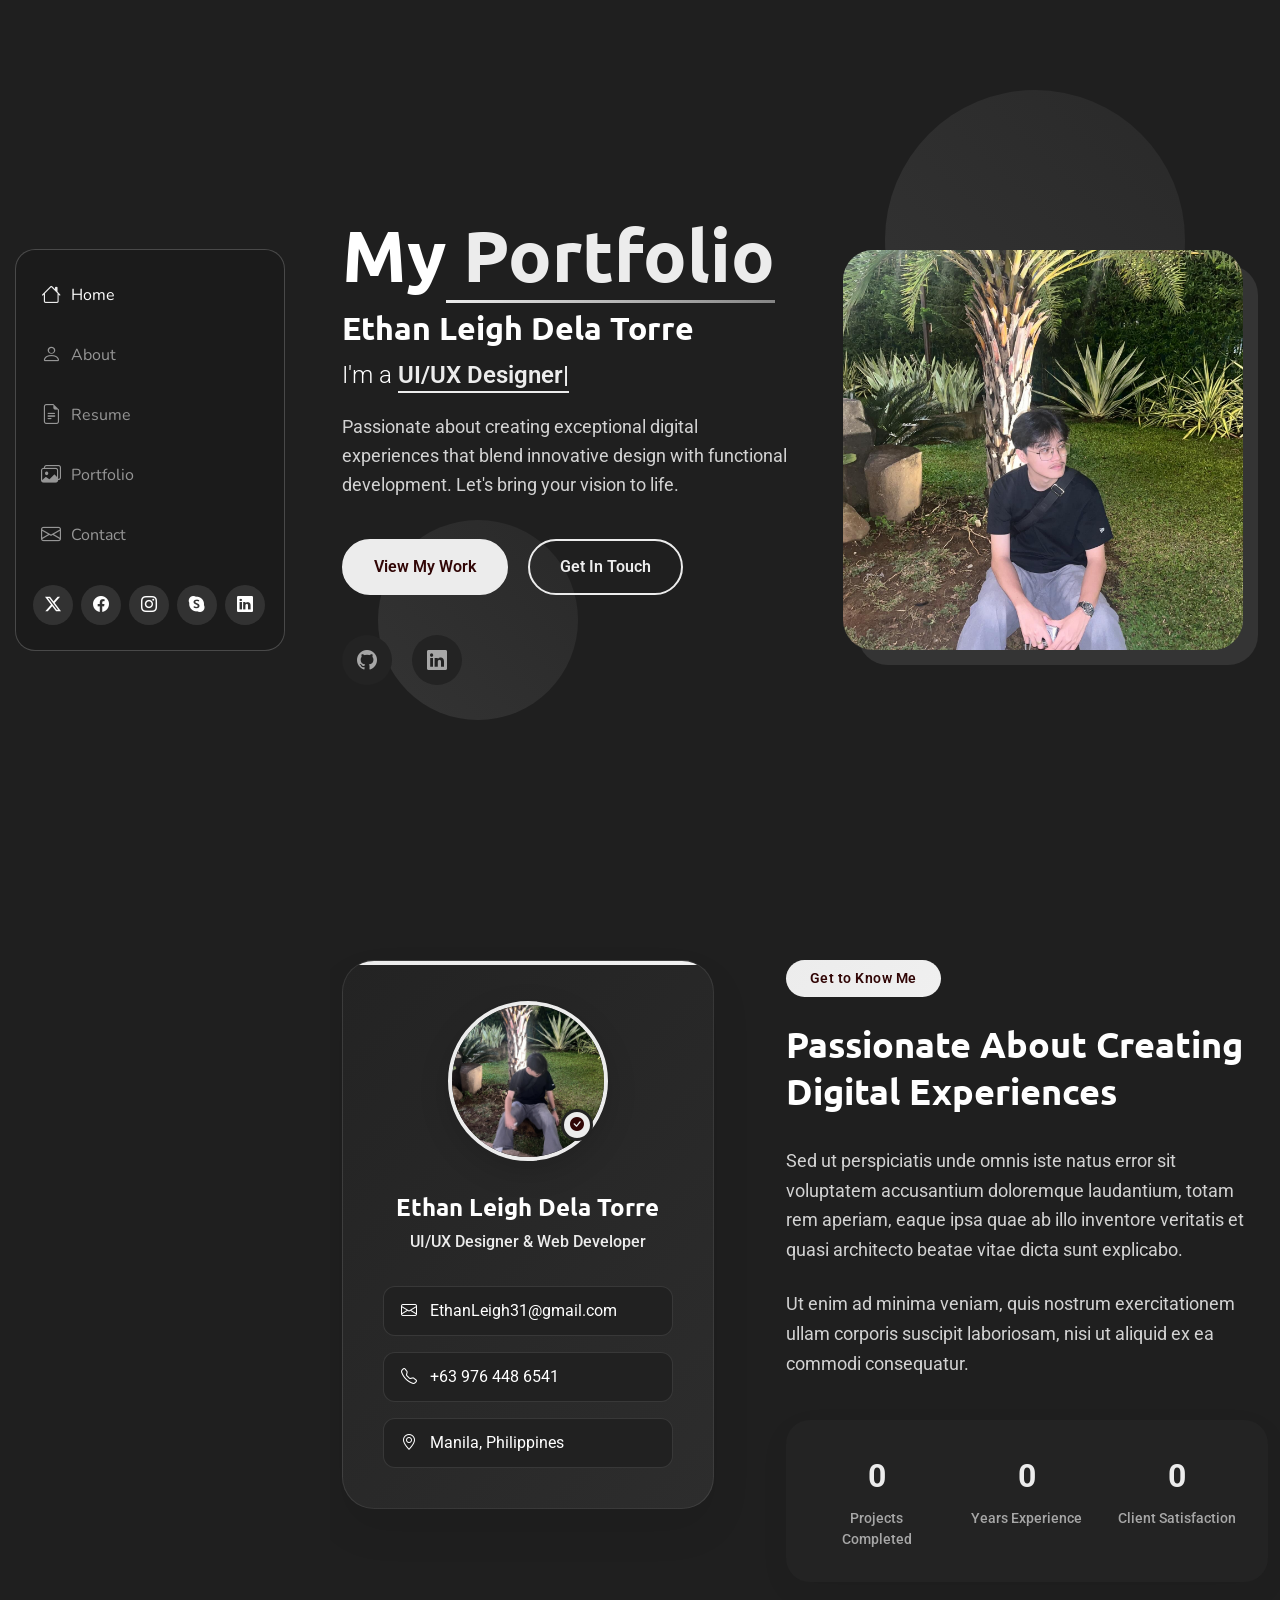
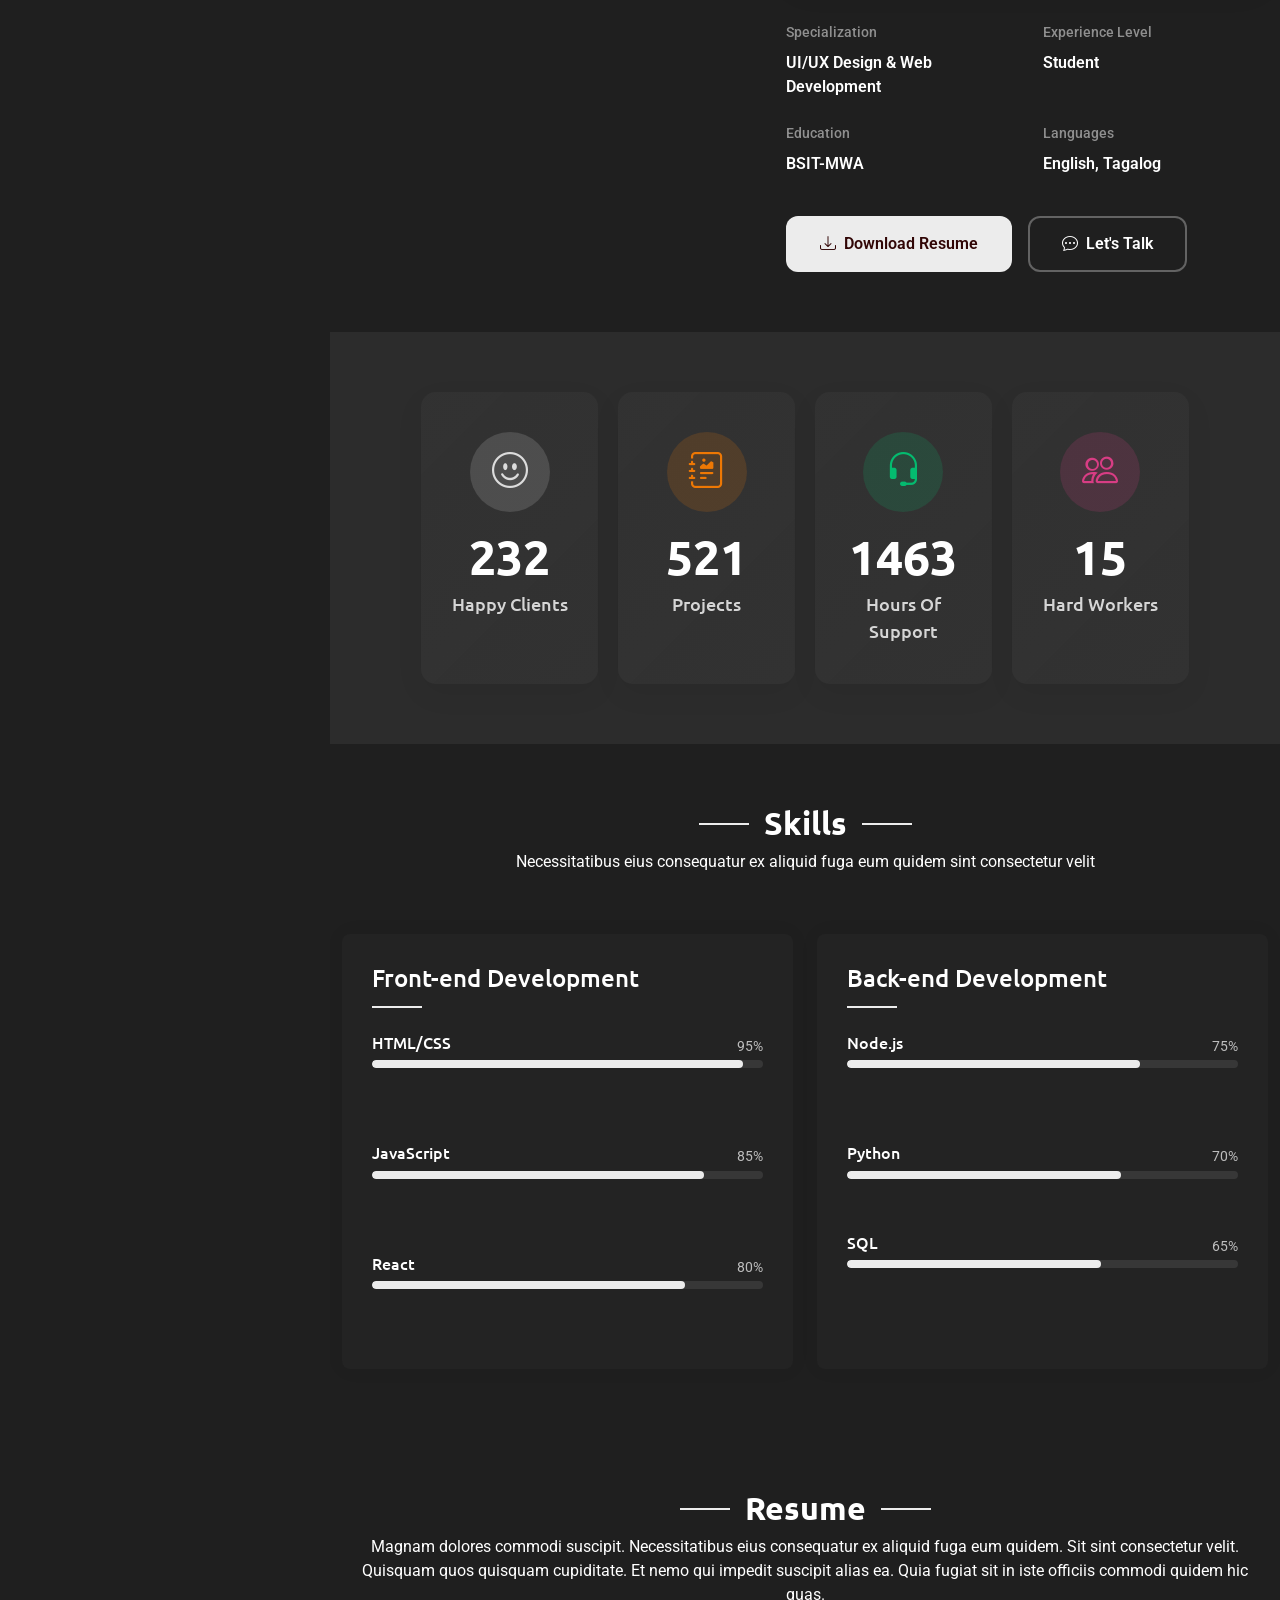
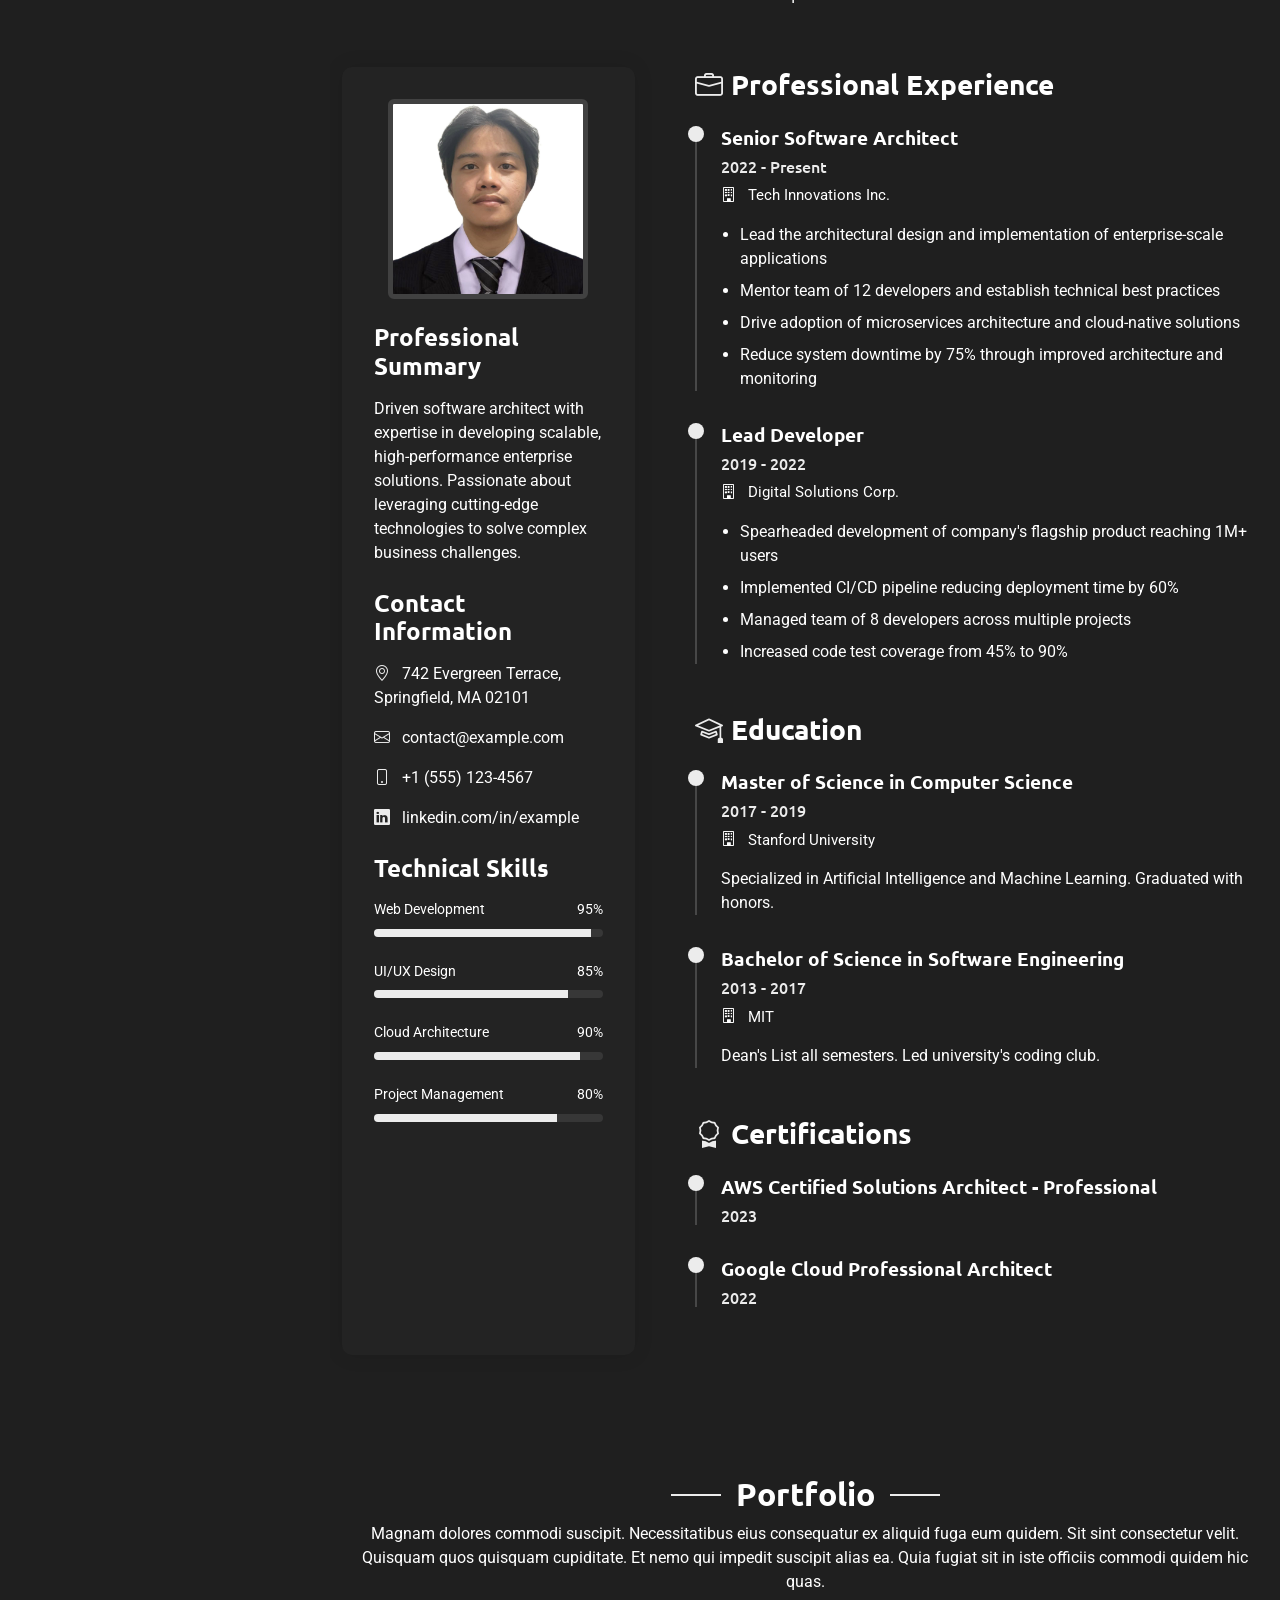
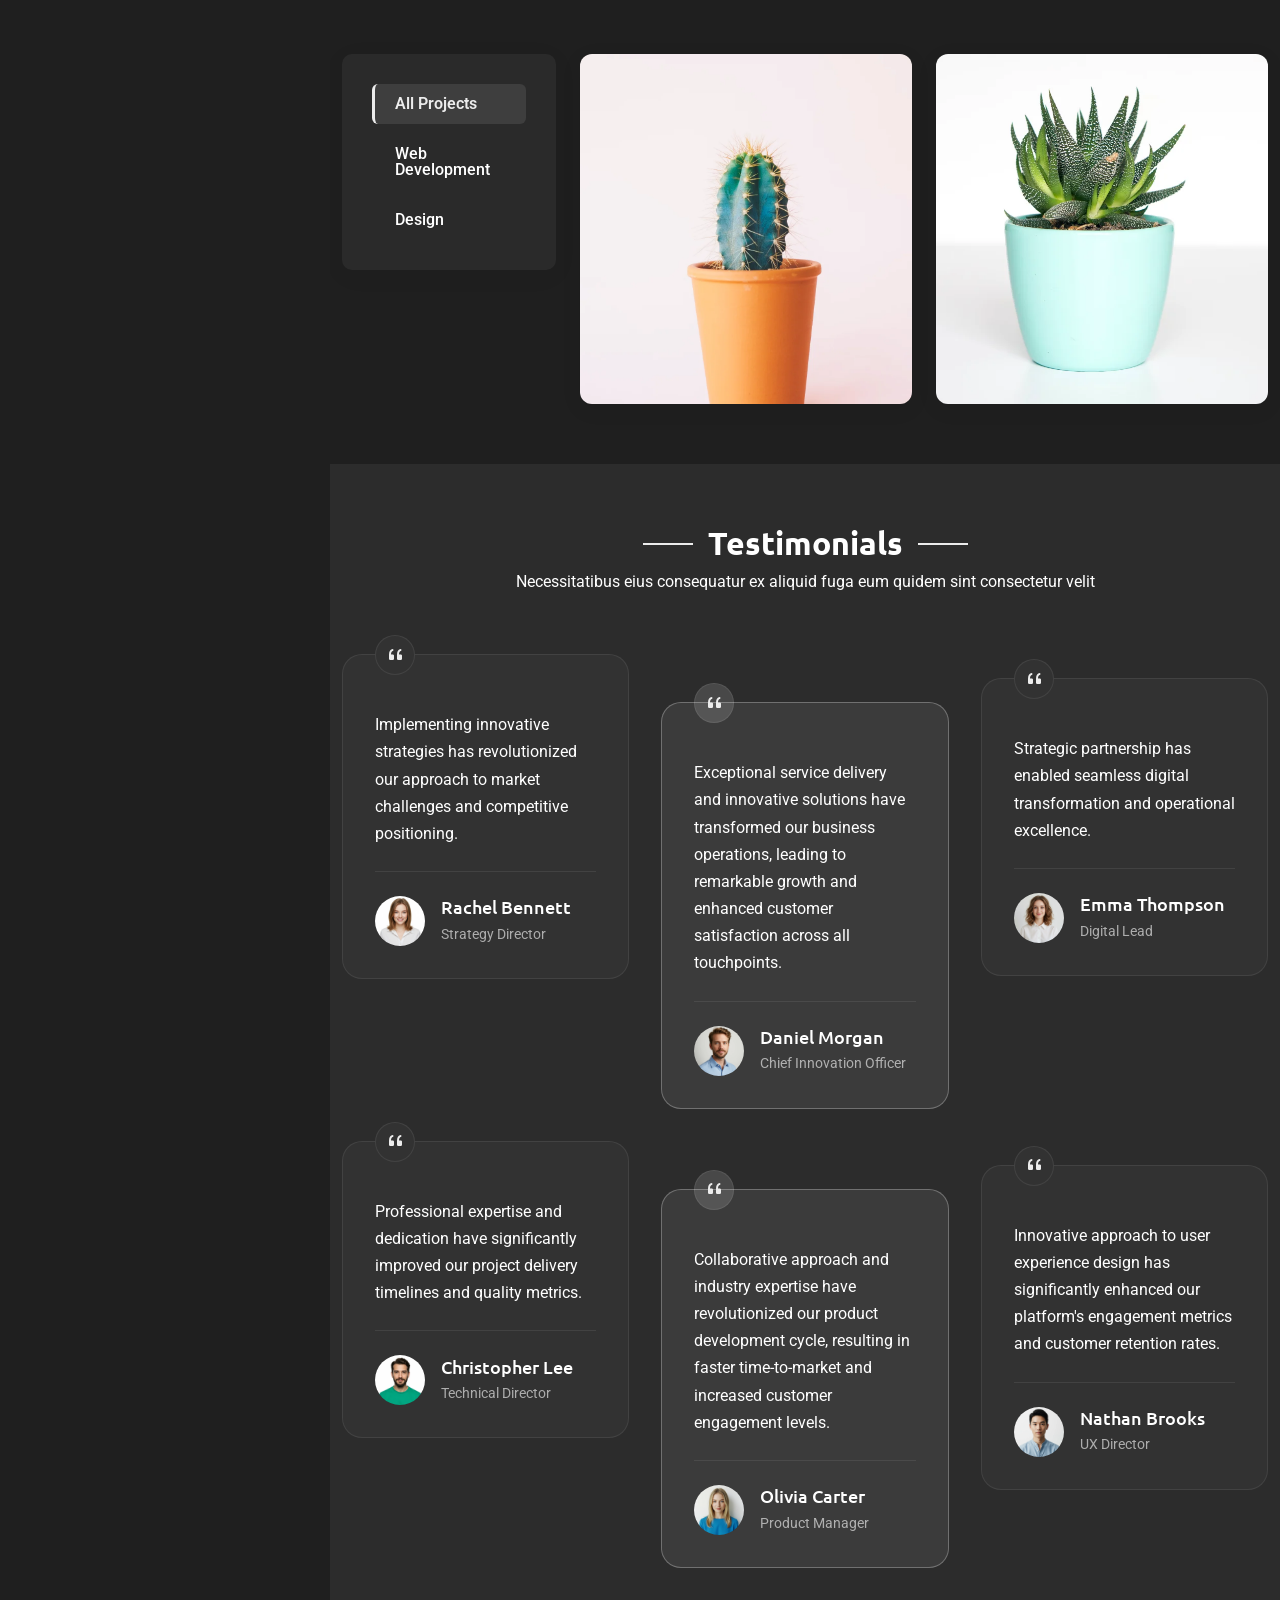
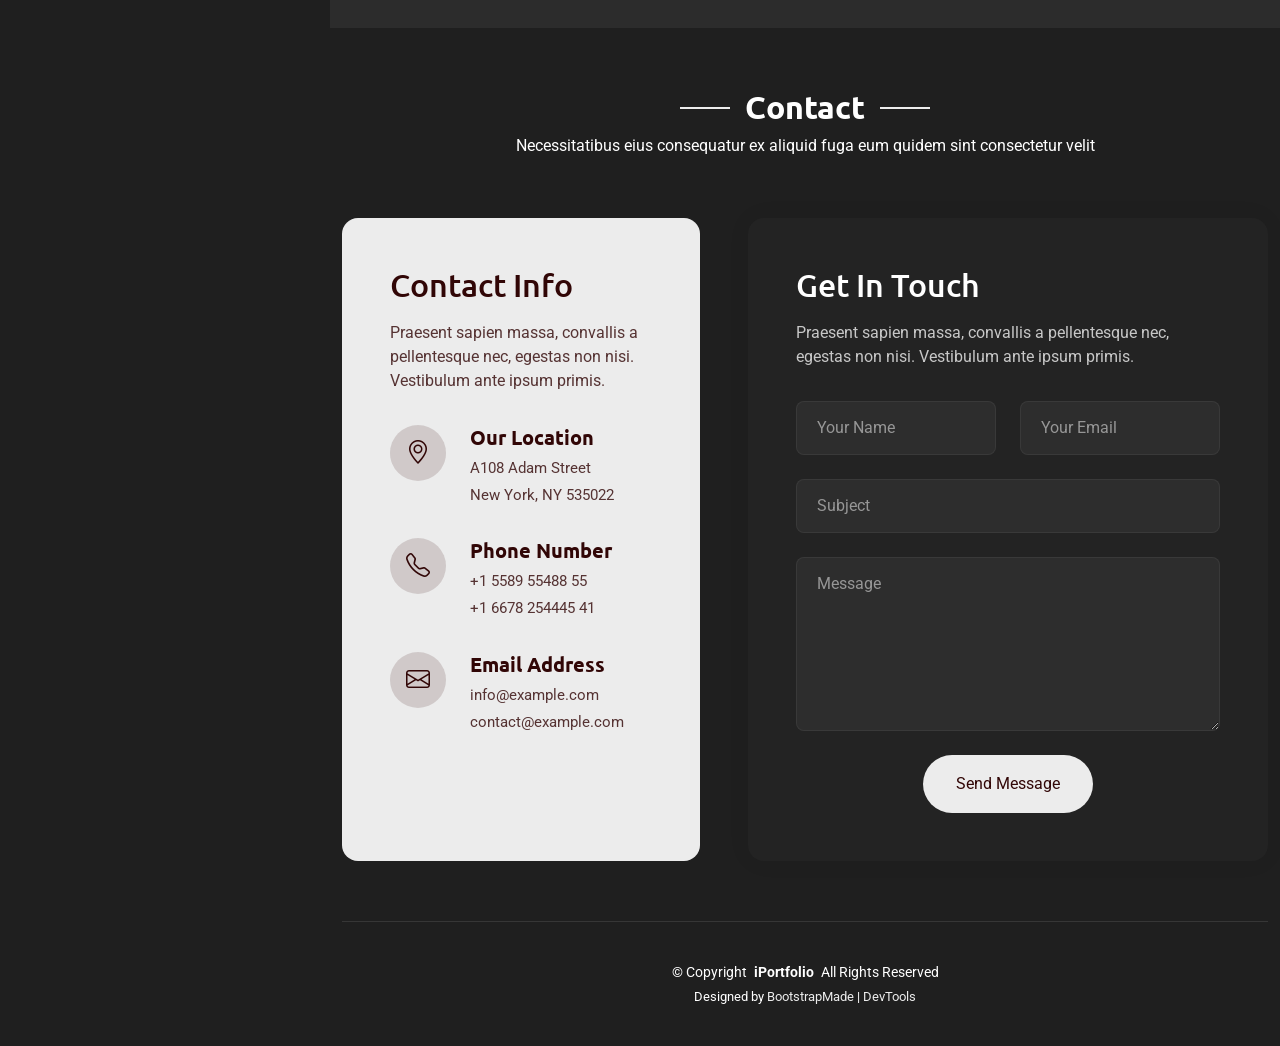
==== commit ccef63a3: "removed services" ====
--- a/index.html
+++ b/index.html
@@ -4,9 +4,9 @@
 <head>
   <meta charset="utf-8">
   <meta content="width=device-width, initial-scale=1.0" name="viewport">
-  <title>Index - SnapFolio Bootstrap Template</title>
-  <meta name="description" content="">
-  <meta name="keywords" content="">
+  <title>ELD's Portfolio</title>
+  <meta name="description" content="Ethan Leigh Dela Torre's personal portfolio website">
+  <meta name="keywords" content=" portfolio, web developer, UI/UX designer, Ethan Leigh Dela Torre, personal website">
 
   <!-- Favicons -->
   <link href="assets/img/favicon.png" rel="icon">
@@ -40,7 +40,6 @@
           <li><a href="#about"><i class="bi bi-person navicon"></i> About</a></li>
           <li><a href="#resume"><i class="bi bi-file-earmark-text navicon"></i> Resume</a></li>
           <li><a href="#portfolio"><i class="bi bi-images navicon"></i> Portfolio</a></li>
-          <li><a href="#services"><i class="bi bi-hdd-stack navicon"></i> Services</a></li>
           <li><a href="#contact"><i class="bi bi-envelope navicon"></i> Contact</a></li>
         </ul>
       </nav>
@@ -576,156 +575,6 @@
 
     </section><!-- /Portfolio Section -->
 
-    <!-- Services Section -->
-    <section id="services" class="services section">
-
-      <!-- Section Title -->
-      <div class="container section-title" data-aos="fade-up">
-        <h2>Services</h2>
-        <p>Necessitatibus eius consequatur ex aliquid fuga eum quidem sint consectetur velit</p>
-      </div><!-- End Section Title -->
-
-      <div class="container" data-aos="fade-up" data-aos-delay="100">
-
-        <div class="service-header">
-          <div class="row align-items-center">
-            <div class="col-lg-8 col-md-12">
-              <div class="service-intro">
-                <h2 class="service-heading">
-                  <div>Innovative business</div>
-                  <div><span>performance solutions</span></div>
-                </h2>
-              </div>
-            </div>
-            <div class="col-lg-4 col-md-12">
-              <div class="service-summary">
-                <p>
-                  We integrate forward-thinking strategies, creative approaches, and state-of-the-art technologies to deliver exceptional customer experiences that drive growth and engage target markets.
-                </p>
-                <a href="services.html" class="service-btn">
-                  View All Services
-                  <i class="bi bi-arrow-right"></i>
-                </a>
-              </div>
-            </div>
-          </div>
-        </div>
-
-        <div class="row justify-content-center">
-          <div class="col-lg-4 col-md-6" data-aos="fade-up" data-aos-delay="100">
-            <div class="service-card position-relative z-1">
-              <div class="service-icon">
-                <i class="bi bi-palette"></i>
-              </div>
-              <a href="service-details.html" class="card-action d-flex align-items-center justify-content-center rounded-circle">
-                <i class="bi bi-arrow-up-right"></i>
-              </a>
-              <h3>
-                <a href="service-details.html">
-                  Creative <span>branding</span>
-                </a>
-              </h3>
-              <p>
-                Nulla facilisi. Maecenas eget magna neque. Suspendisse potenti. Curabitur eleifend nisi non magna vulputate, vel condimentum libero tempus. Proin consectetur feugiat diam.
-              </p>
-            </div>
-          </div>
-          <div class="col-lg-4 col-md-6" data-aos="fade-up" data-aos-delay="200">
-            <div class="service-card position-relative z-1">
-              <div class="service-icon">
-                <i class="bi bi-gem"></i>
-              </div>
-              <a href="service-details.html" class="card-action d-flex align-items-center justify-content-center rounded-circle">
-                <i class="bi bi-arrow-up-right"></i>
-              </a>
-              <h3>
-                <a href="service-details.html">
-                  Design <span>systems</span>
-                </a>
-              </h3>
-              <p>
-                Praesent euismod varius tellus, vel bibendum nunc interdum at. Donec vehicula diam vel metus venenatis convallis. Aliquam erat volutpat. Etiam viverra magna sit amet.
-              </p>
-            </div>
-          </div>
-          <div class="col-lg-4 col-md-6" data-aos="fade-up" data-aos-delay="300">
-            <div class="service-card position-relative z-1">
-              <div class="service-icon">
-                <i class="bi bi-megaphone"></i>
-              </div>
-              <a href="service-details.html" class="card-action d-flex align-items-center justify-content-center rounded-circle">
-                <i class="bi bi-arrow-up-right"></i>
-              </a>
-              <h3>
-                <a href="service-details.html">
-                  Marketing <span>strategies</span>
-                </a>
-              </h3>
-              <p>
-                Vivamus tempor velit id magna dictum, sed fermentum nisi faucibus. Integer nec pretium sapien. Fusce tincidunt ligula et purus consequat, ac pellentesque nulla eleifend.
-              </p>
-            </div>
-          </div>
-          <div class="col-lg-4 col-md-6" data-aos="fade-up" data-aos-delay="100">
-            <div class="service-card position-relative z-1">
-              <div class="service-icon">
-                <i class="bi bi-code-slash"></i>
-              </div>
-              <a href="service-details.html" class="card-action d-flex align-items-center justify-content-center rounded-circle">
-                <i class="bi bi-arrow-up-right"></i>
-              </a>
-              <h3>
-                <a href="service-details.html">
-                  Digital <span>platforms</span>
-                </a>
-              </h3>
-              <p>
-                Cras fermentum odio eu feugiat malesuada. Vestibulum ante ipsum primis in faucibus orci luctus et accumsan cursus. Morbi placerat nulla vel nunc viverra accumsan.
-              </p>
-            </div>
-          </div>
-          <div class="col-lg-4 col-md-6" data-aos="fade-up" data-aos-delay="200">
-            <div class="service-card position-relative z-1">
-              <div class="service-icon">
-                <i class="bi bi-graph-up"></i>
-              </div>
-              <a href="service-details.html" class="card-action d-flex align-items-center justify-content-center rounded-circle">
-                <i class="bi bi-arrow-up-right"></i>
-              </a>
-              <h3>
-                <a href="service-details.html">
-                  Growth <span>acceleration</span>
-                </a>
-              </h3>
-              <p>
-                Aenean vel augue vel nisi bibendum posuere. Phasellus in lacus quis urna sodales dignissim. Duis aliquam libero eget risus facilisis. Quisque eget libero vel nisl fringilla.
-              </p>
-            </div>
-          </div>
-          <div class="col-lg-4 col-md-6" data-aos="fade-up" data-aos-delay="300">
-            <div class="service-card position-relative z-1">
-              <div class="service-icon">
-                <i class="bi bi-camera-video"></i>
-              </div>
-              <a href="service-details.html" class="card-action d-flex align-items-center justify-content-center rounded-circle">
-                <i class="bi bi-arrow-up-right"></i>
-              </a>
-              <h3>
-                <a href="service-details.html">
-                  Media <span>solutions</span>
-                </a>
-              </h3>
-              <p>
-                Etiam efficitur lacus in diam finibus, nec ultrices est sagittis. Maecenas elementum magna sed risus faucibus, nec commodo purus facilisis. Vestibulum accumsan magna.
-              </p>
-            </div>
-          </div>
-        </div>
-
-      </div>
-
-    </section><!-- /Services Section -->
-
     <!-- Testimonials Section -->
     <section id="testimonials" class="testimonials section light-background">
 
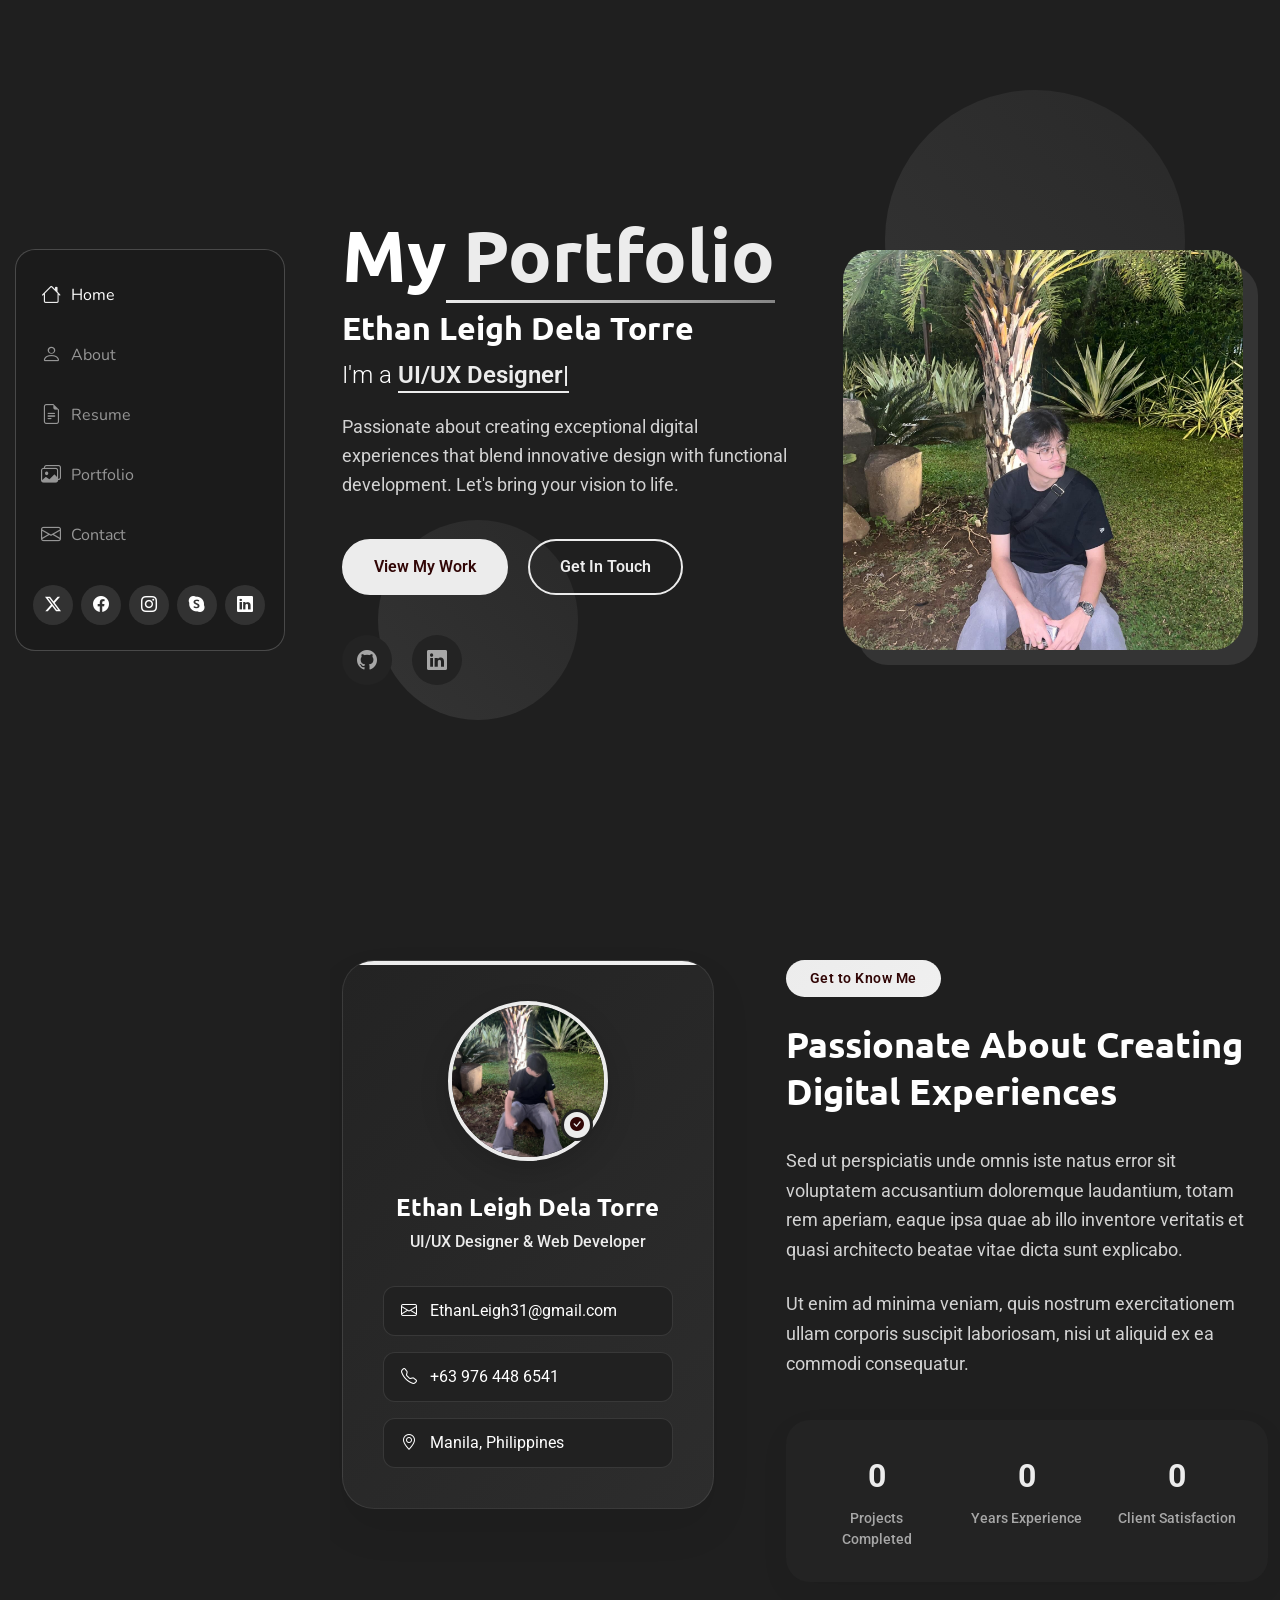
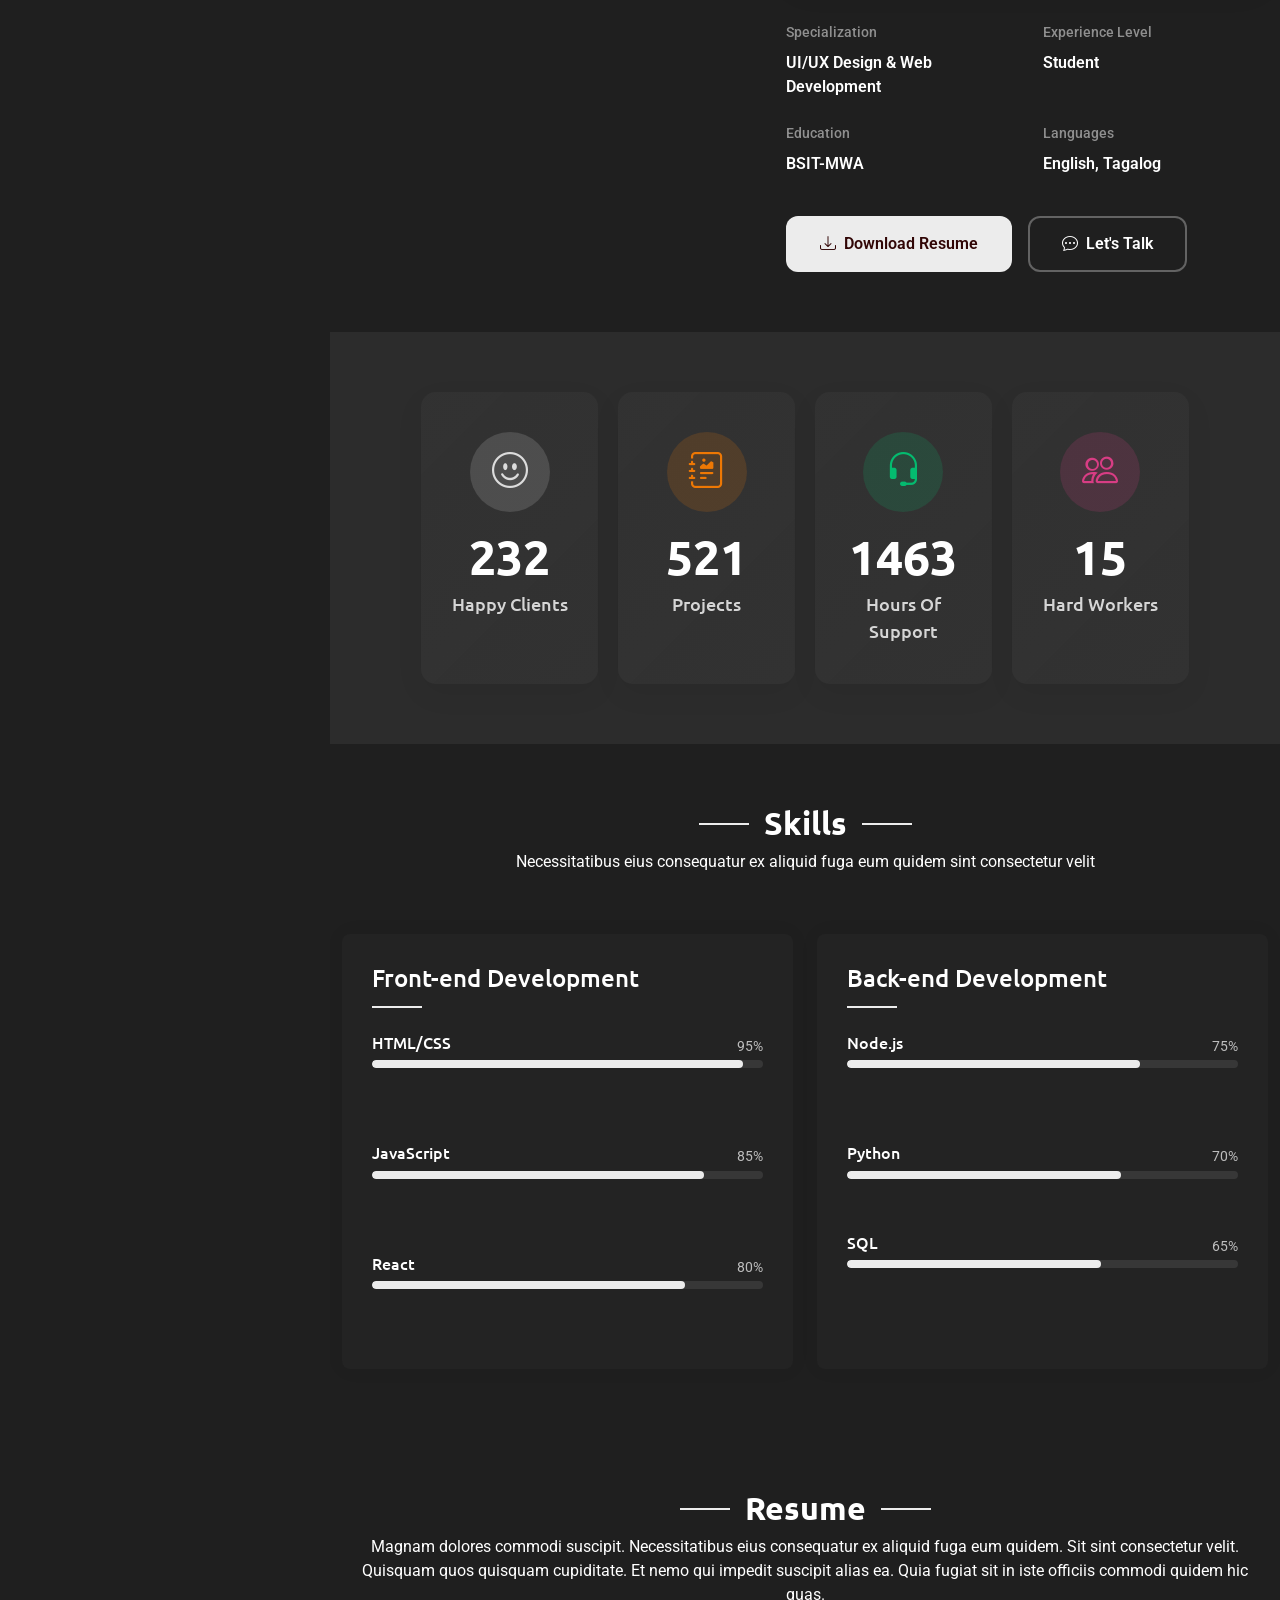
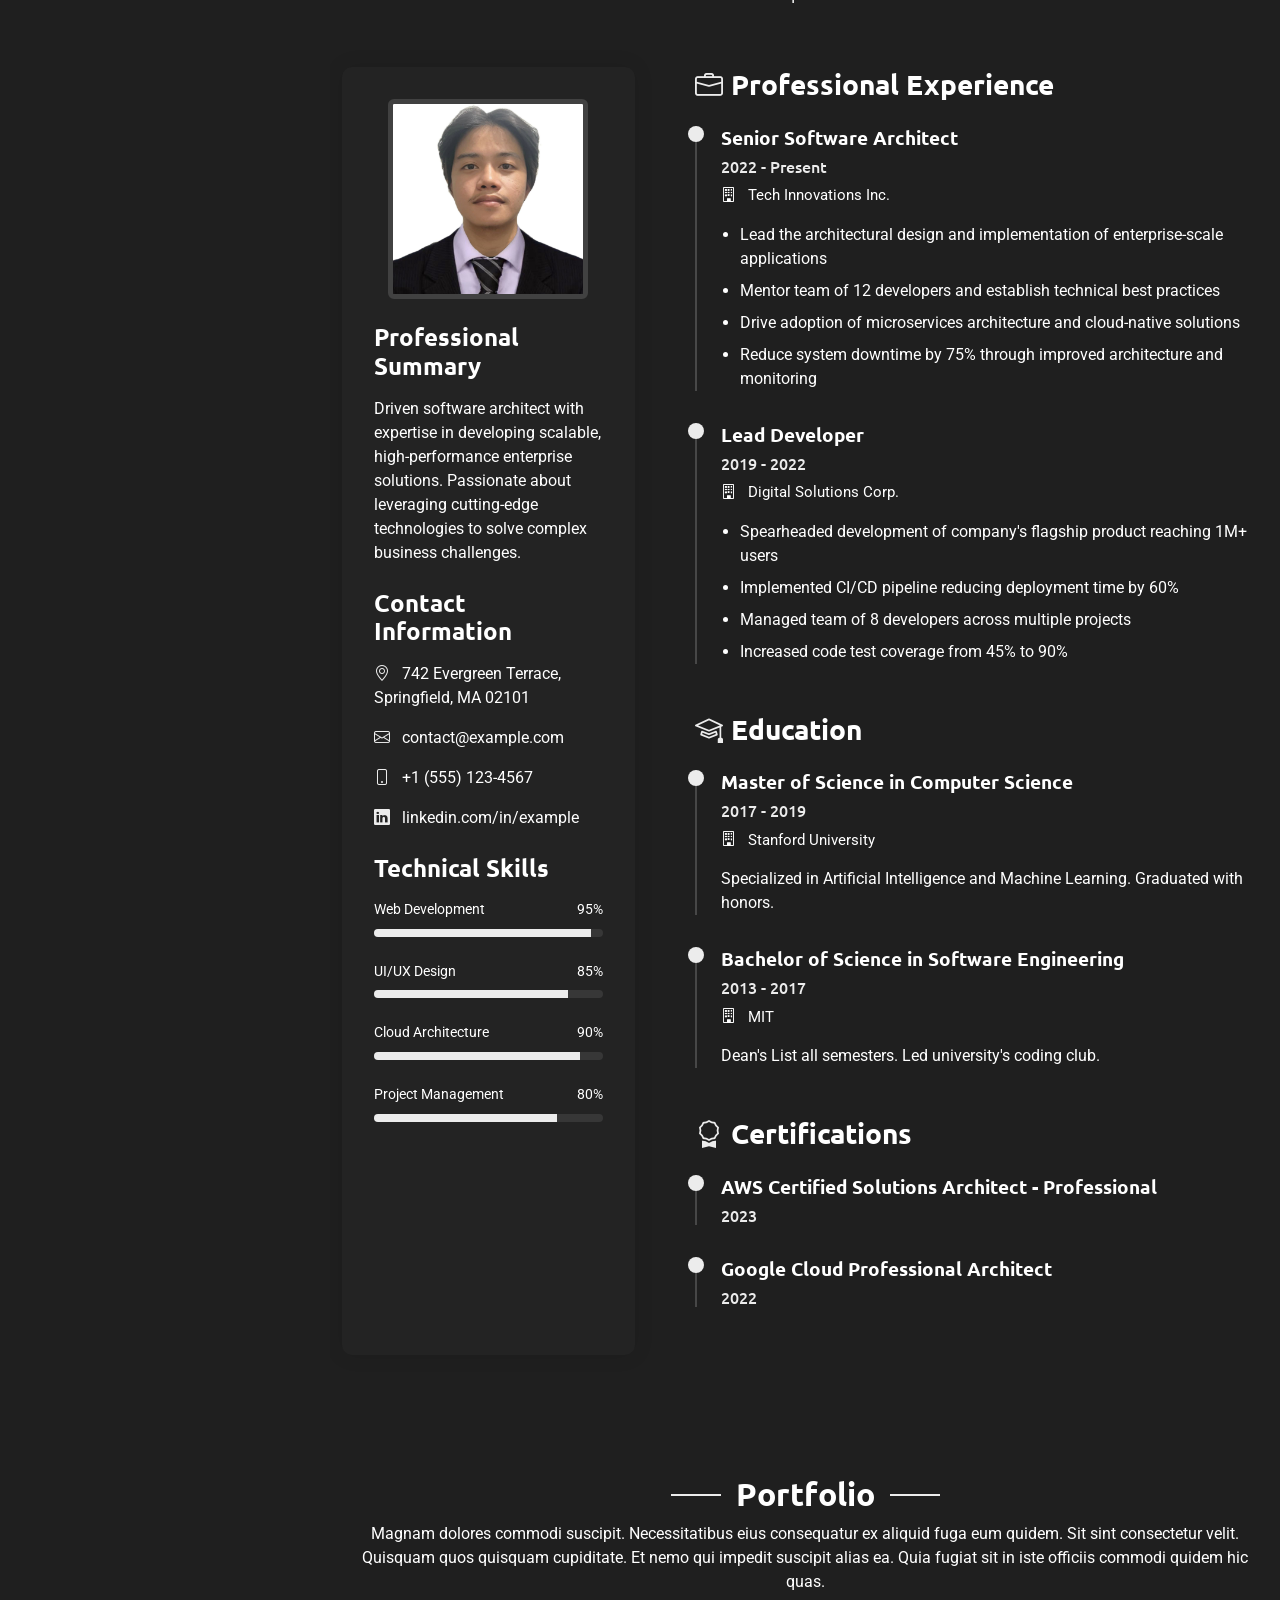
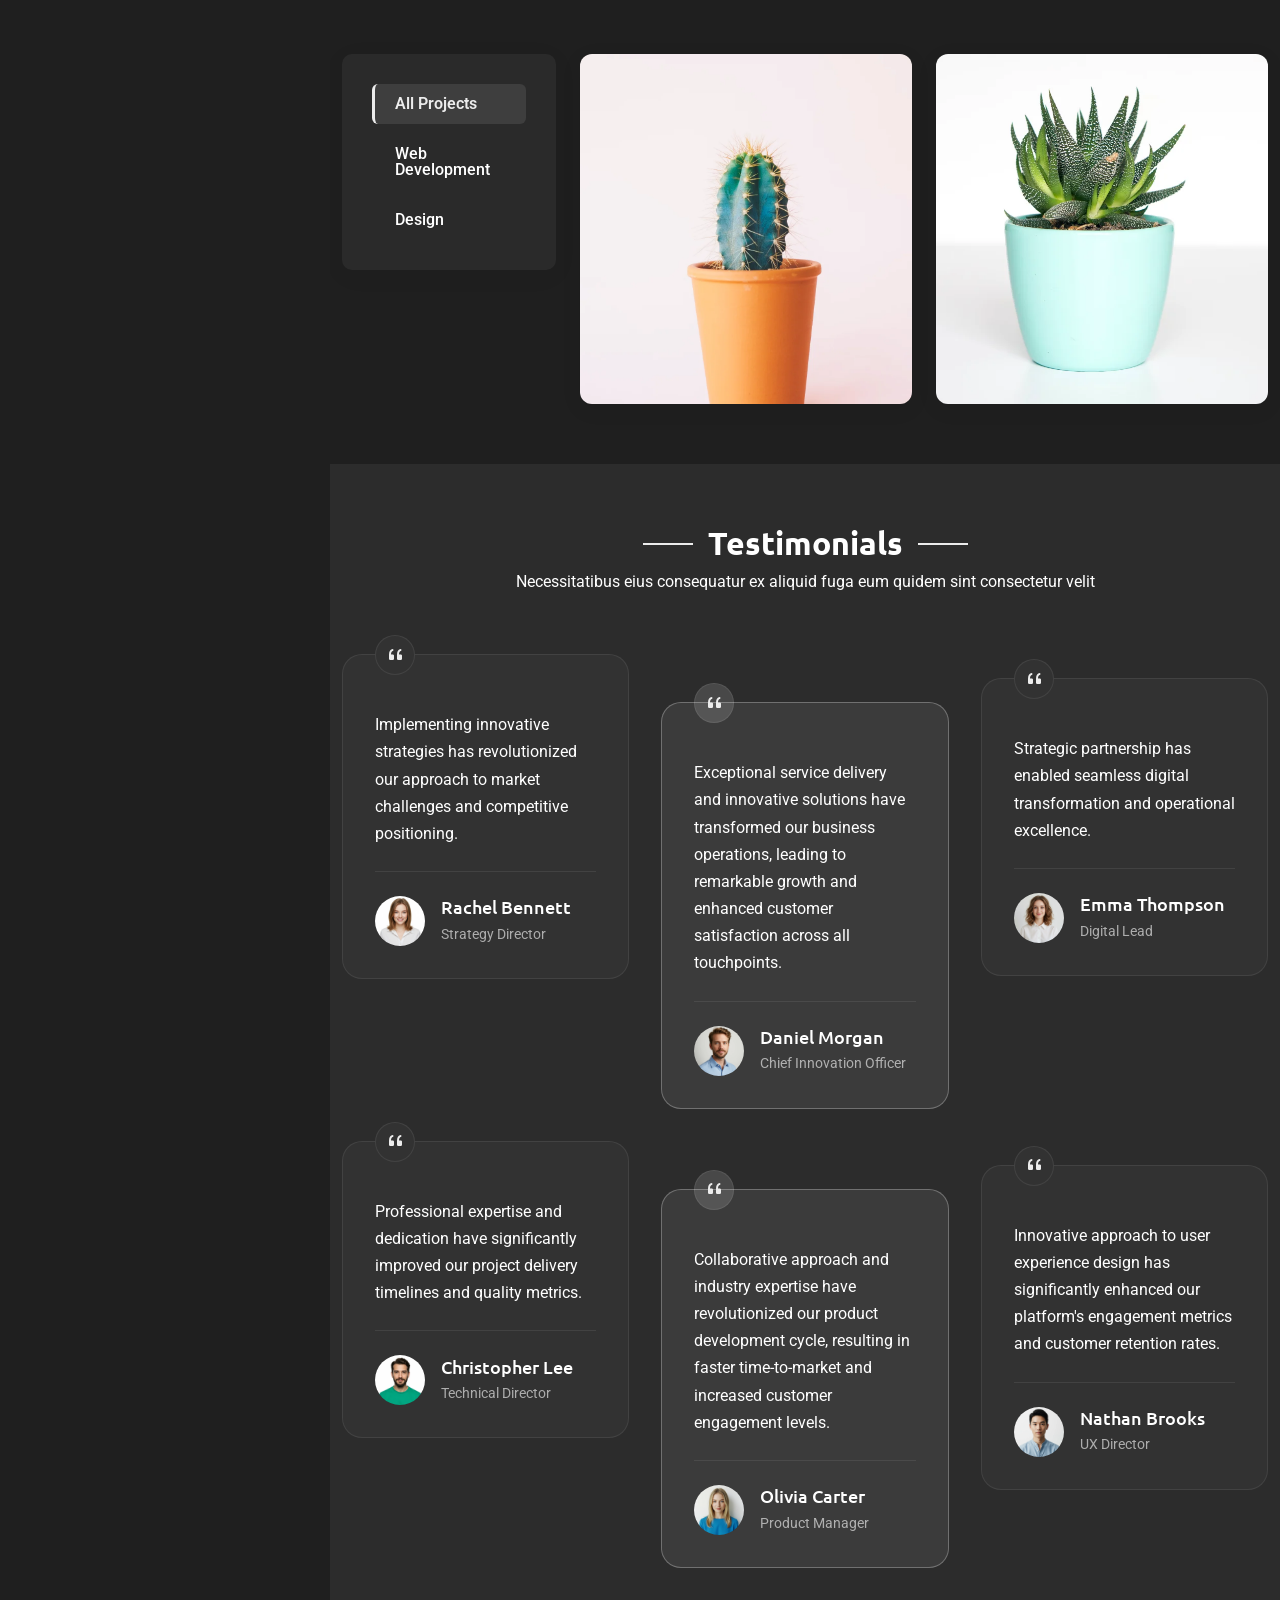
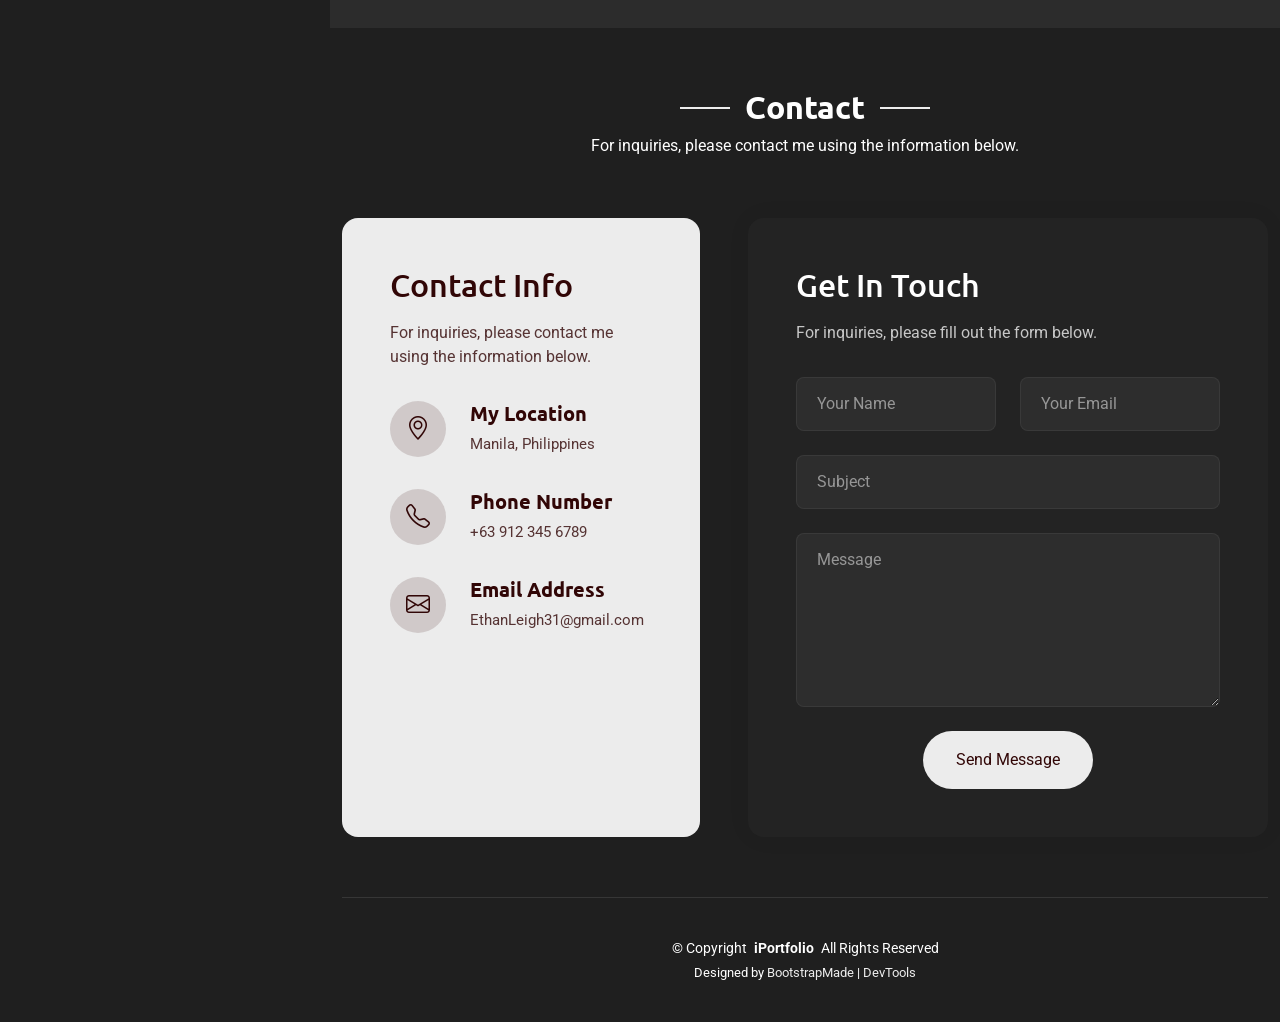
==== commit da258213: "changed contact info" ====
--- a/index.html
+++ b/index.html
@@ -9,8 +9,8 @@
   <meta name="keywords" content=" portfolio, web developer, UI/UX designer, Ethan Leigh Dela Torre, personal website">
 
   <!-- Favicons -->
-  <link href="assets/img/favicon.png" rel="icon">
-  <link href="assets/img/apple-touch-icon.png" rel="apple-touch-icon">
+  <link href="assets/img/logo.png" rel="icon">
+  <link href="assets/img/logo.png" rel="logo">
 
   <!-- Fonts -->
   <link href="https://fonts.googleapis.com" rel="preconnect">
@@ -708,7 +708,7 @@
       <!-- Section Title -->
       <div class="container section-title" data-aos="fade-up">
         <h2>Contact</h2>
-        <p>Necessitatibus eius consequatur ex aliquid fuga eum quidem sint consectetur velit</p>
+        <p>For inquiries, please contact me using the information below.</p>
       </div><!-- End Section Title -->
 
       <div class="container">
@@ -717,16 +717,15 @@
           <div class="col-lg-5">
             <div class="info-box">
               <h3>Contact Info</h3>
-              <p>Praesent sapien massa, convallis a pellentesque nec, egestas non nisi. Vestibulum ante ipsum primis.</p>
+              <p>For inquiries, please contact me using the information below.</p>
 
               <div class="info-item">
                 <div class="icon-box">
                   <i class="bi bi-geo-alt"></i>
                 </div>
                 <div class="content">
-                  <h4>Our Location</h4>
-                  <p>A108 Adam Street</p>
-                  <p>New York, NY 535022</p>
+                  <h4>My Location</h4>
+                  <p>Manila, Philippines</p>
                 </div>
               </div>
 
@@ -736,8 +735,7 @@
                 </div>
                 <div class="content">
                   <h4>Phone Number</h4>
-                  <p>+1 5589 55488 55</p>
-                  <p>+1 6678 254445 41</p>
+                  <p>+63 912 345 6789</p>
                 </div>
               </div>
 
@@ -747,8 +745,7 @@
                 </div>
                 <div class="content">
                   <h4>Email Address</h4>
-                  <p>info@example.com</p>
-                  <p>contact@example.com</p>
+                  <p>EthanLeigh31@gmail.com</p>
                 </div>
               </div>
             </div>
@@ -757,7 +754,7 @@
           <div class="col-lg-7">
             <div class="contact-form">
               <h3>Get In Touch</h3>
-              <p>Praesent sapien massa, convallis a pellentesque nec, egestas non nisi. Vestibulum ante ipsum primis.</p>
+              <p>For inquiries, please fill out the form below.</p>
 
               <form action="forms/contact.php" method="post" class="php-email-form">
                 <div class="row gy-4">
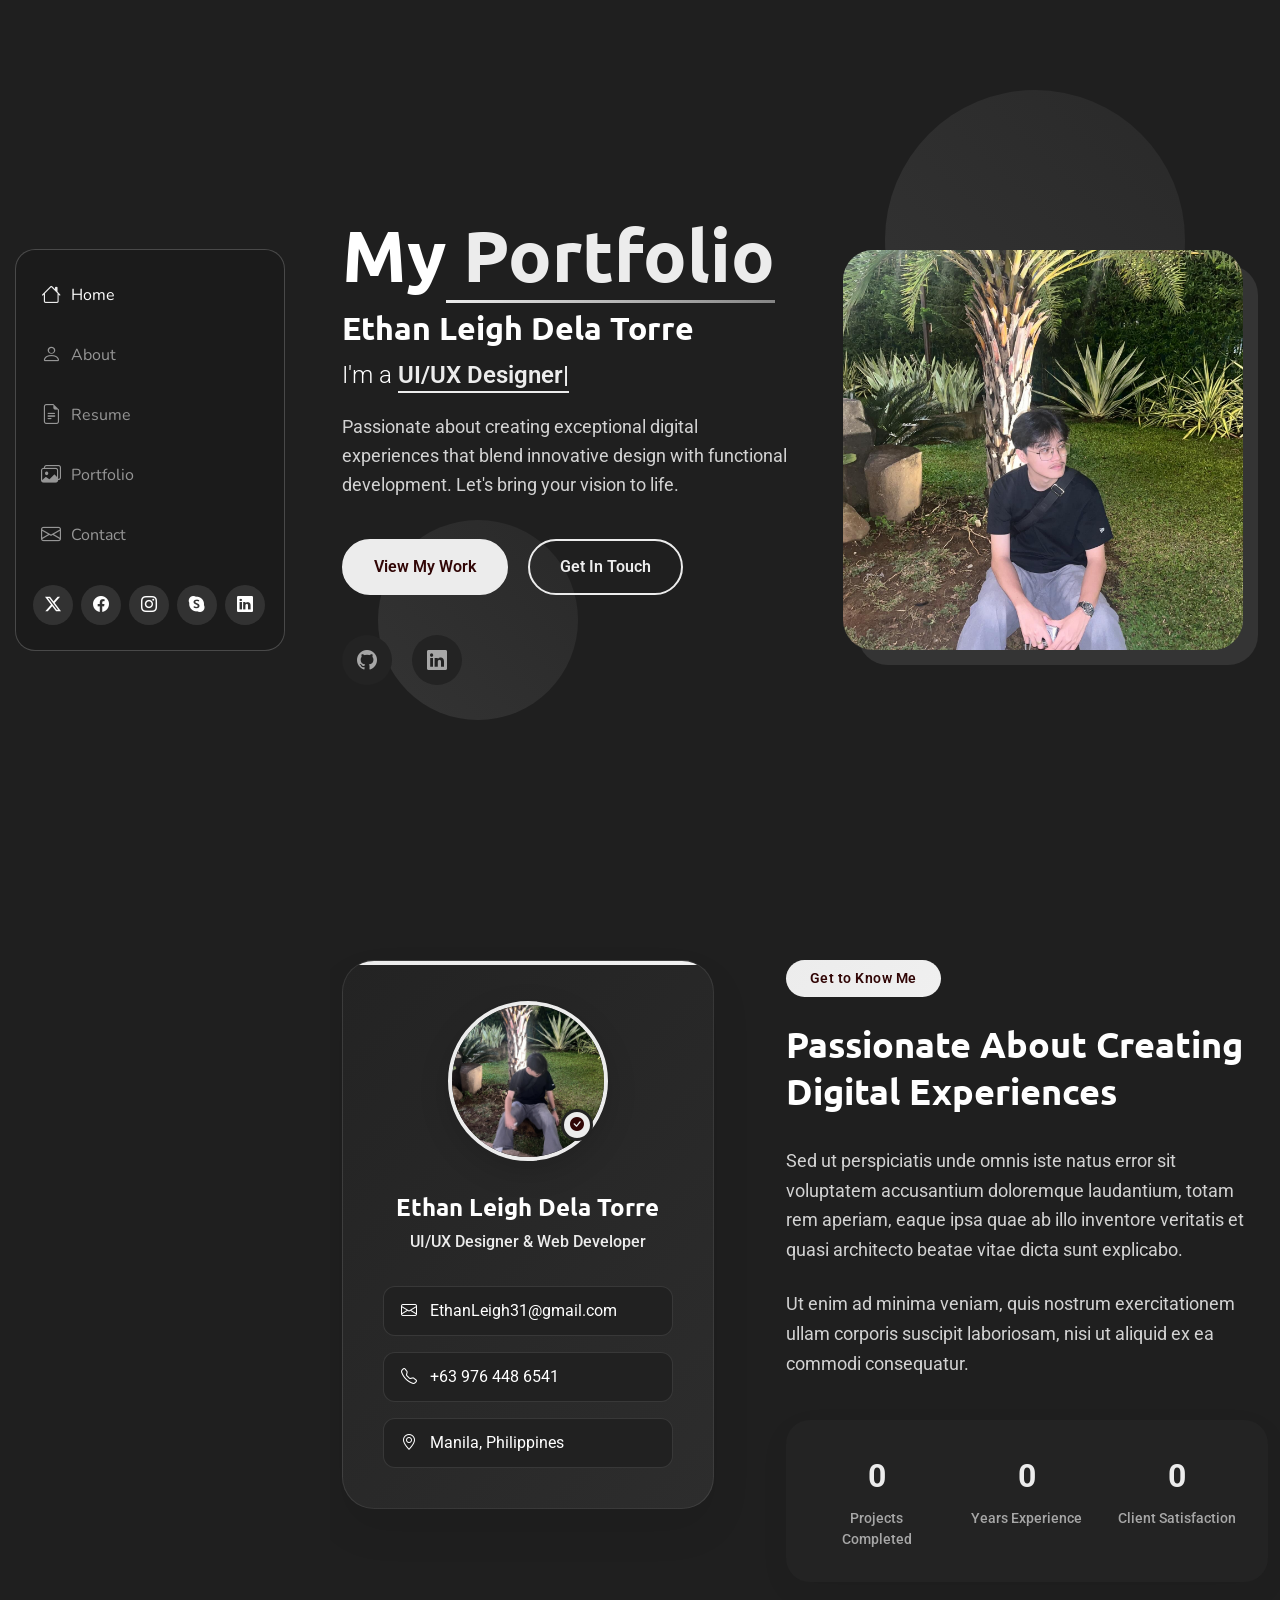
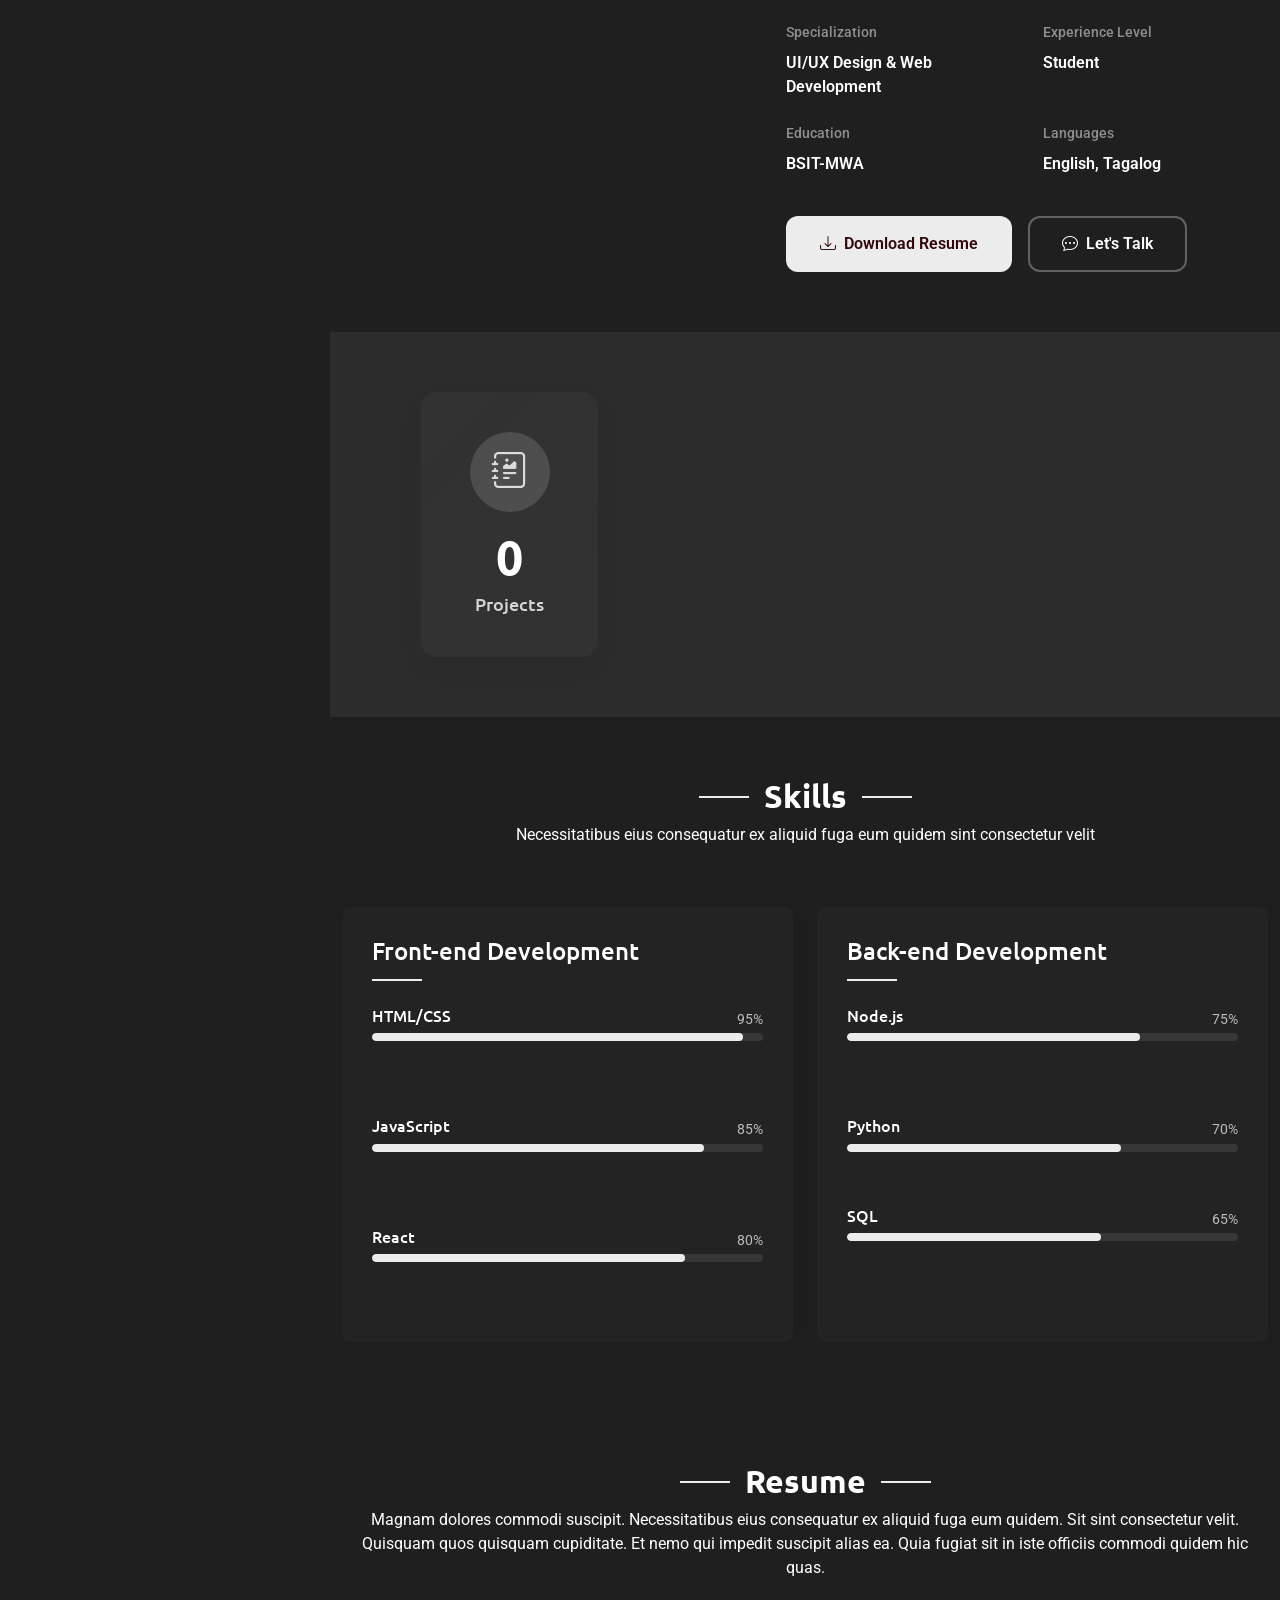
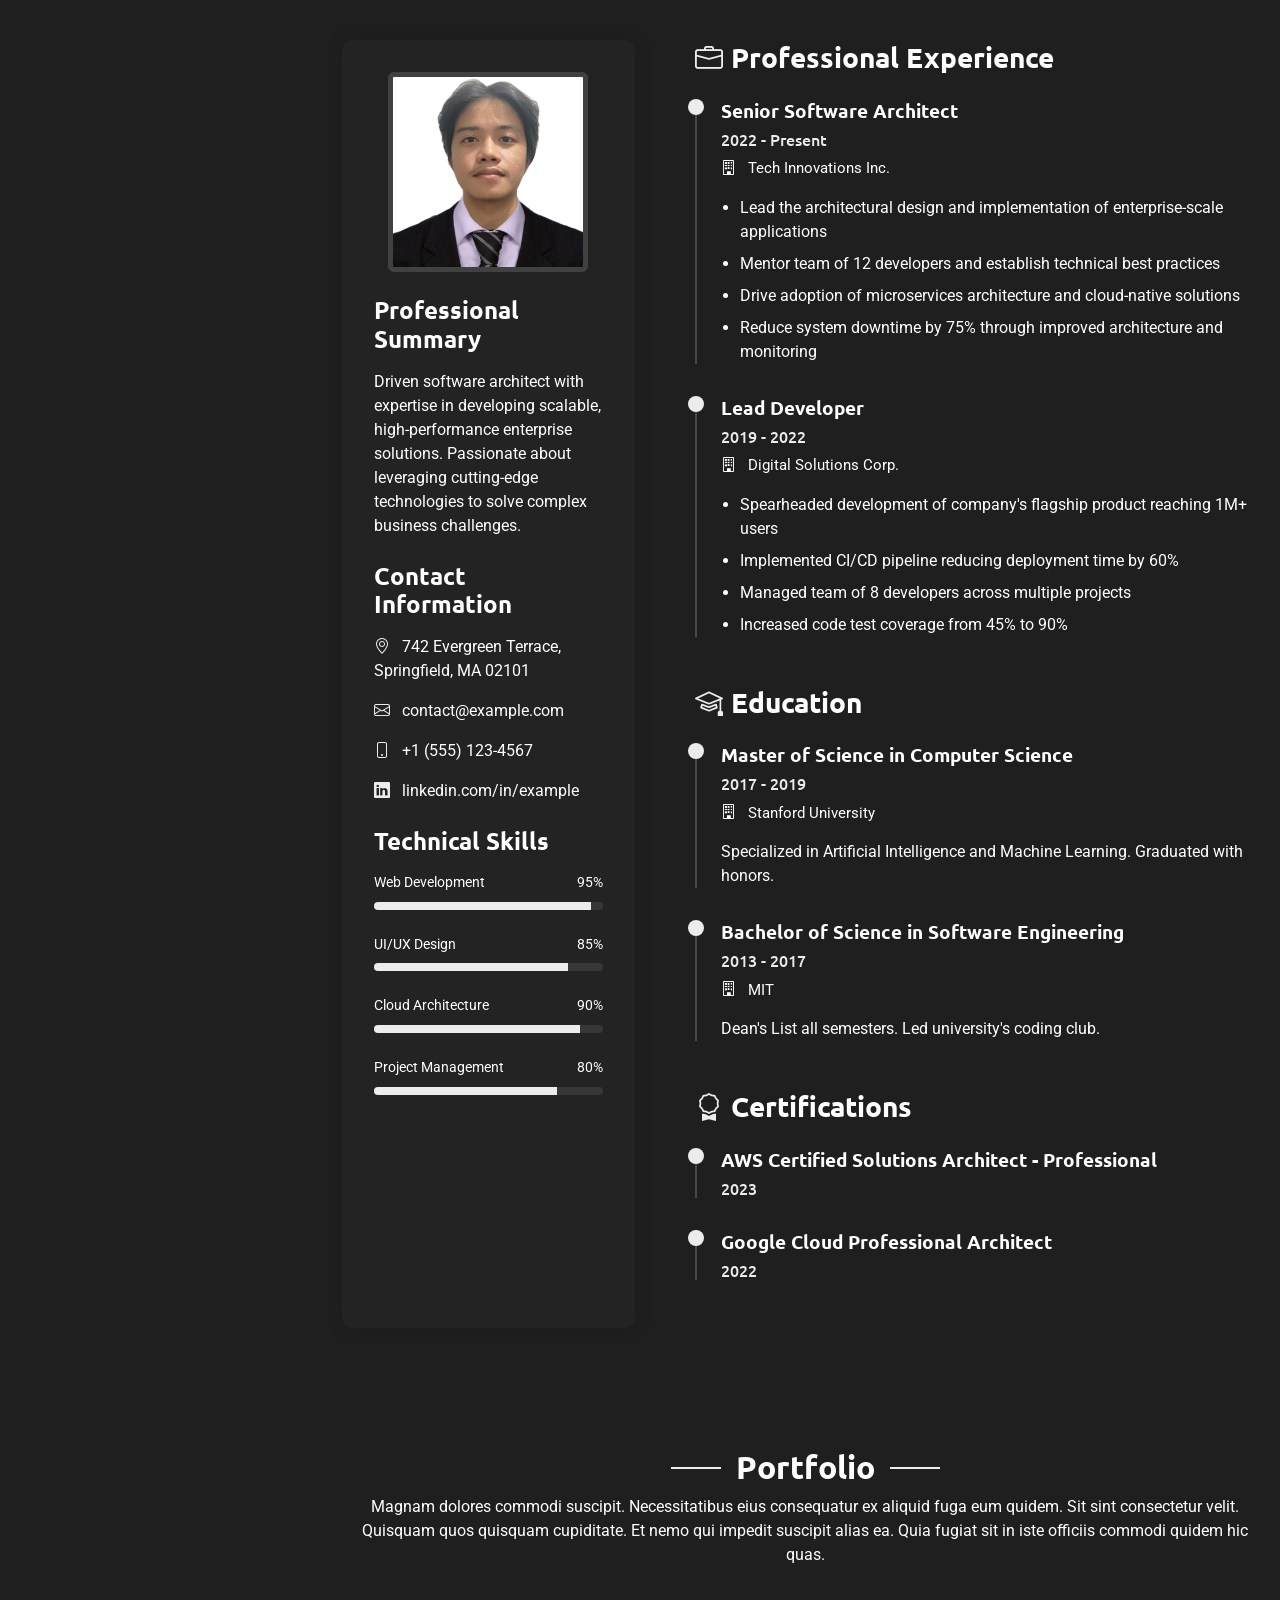
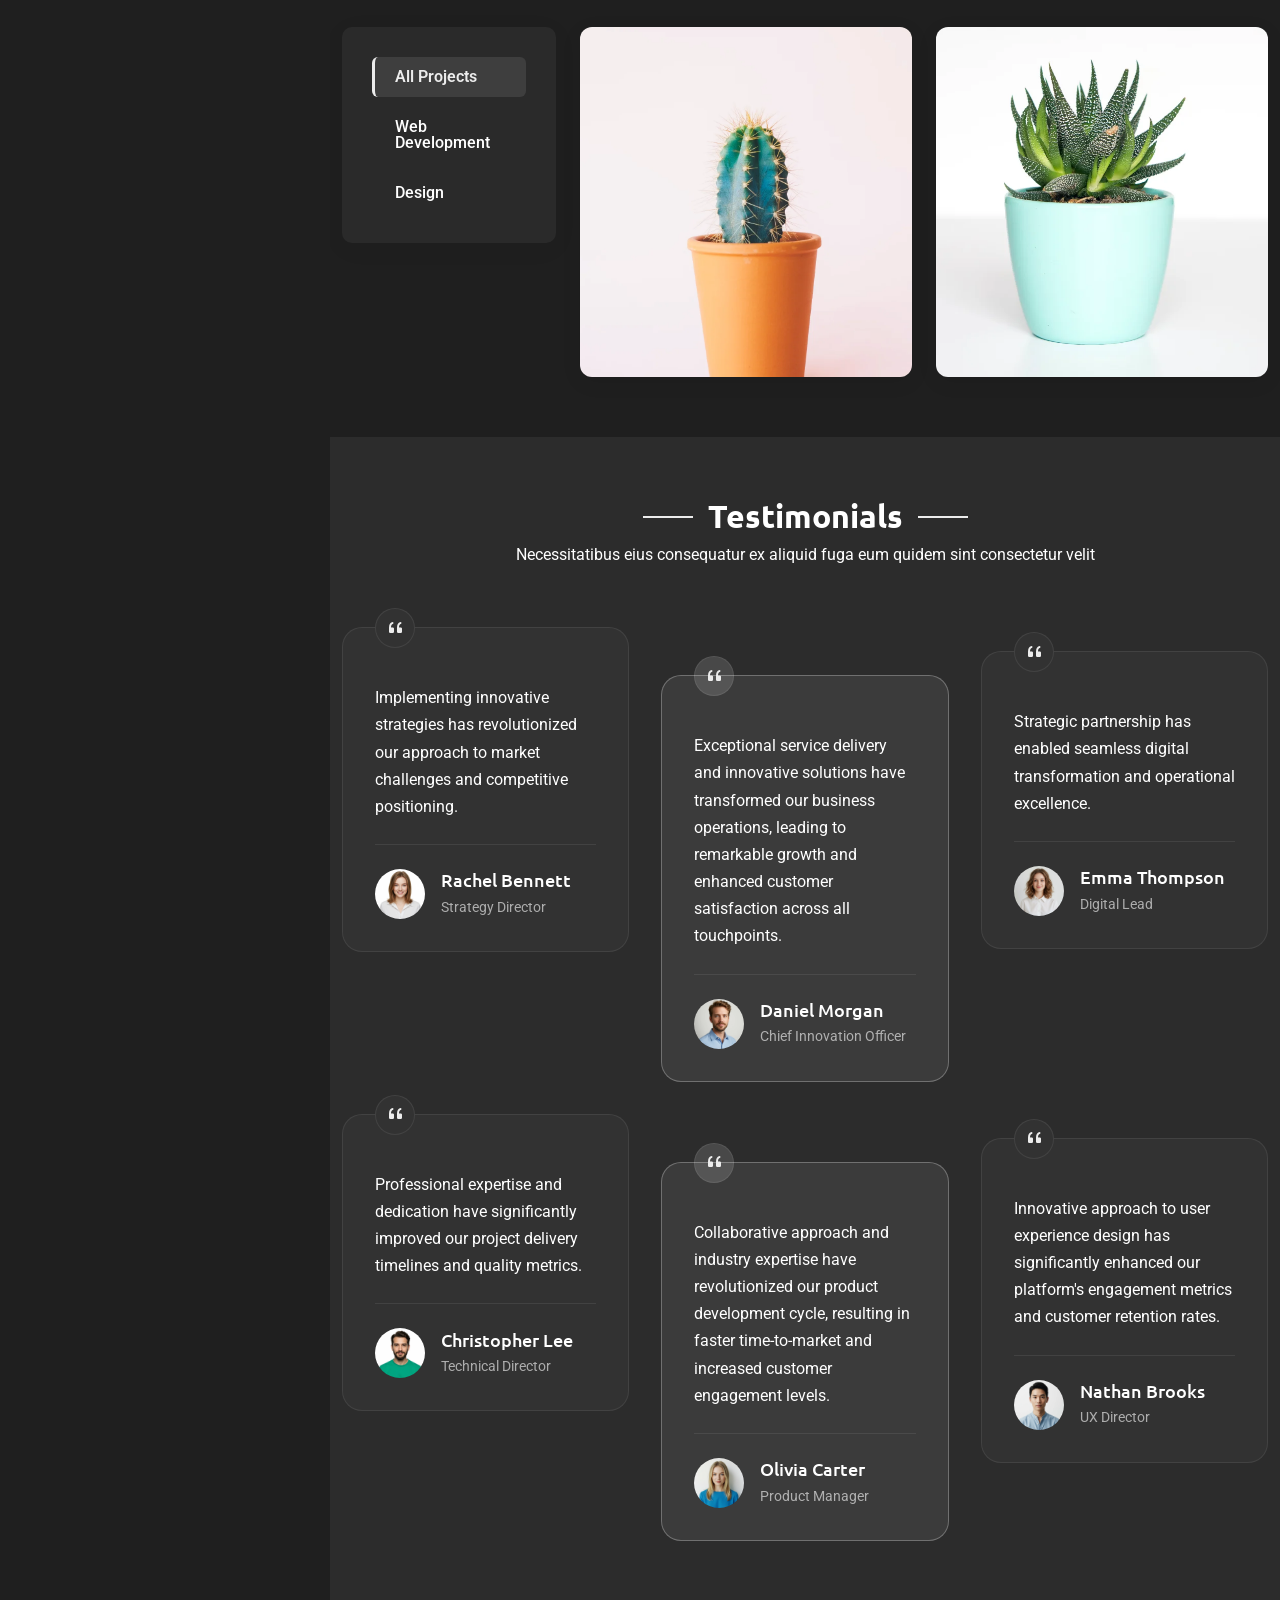
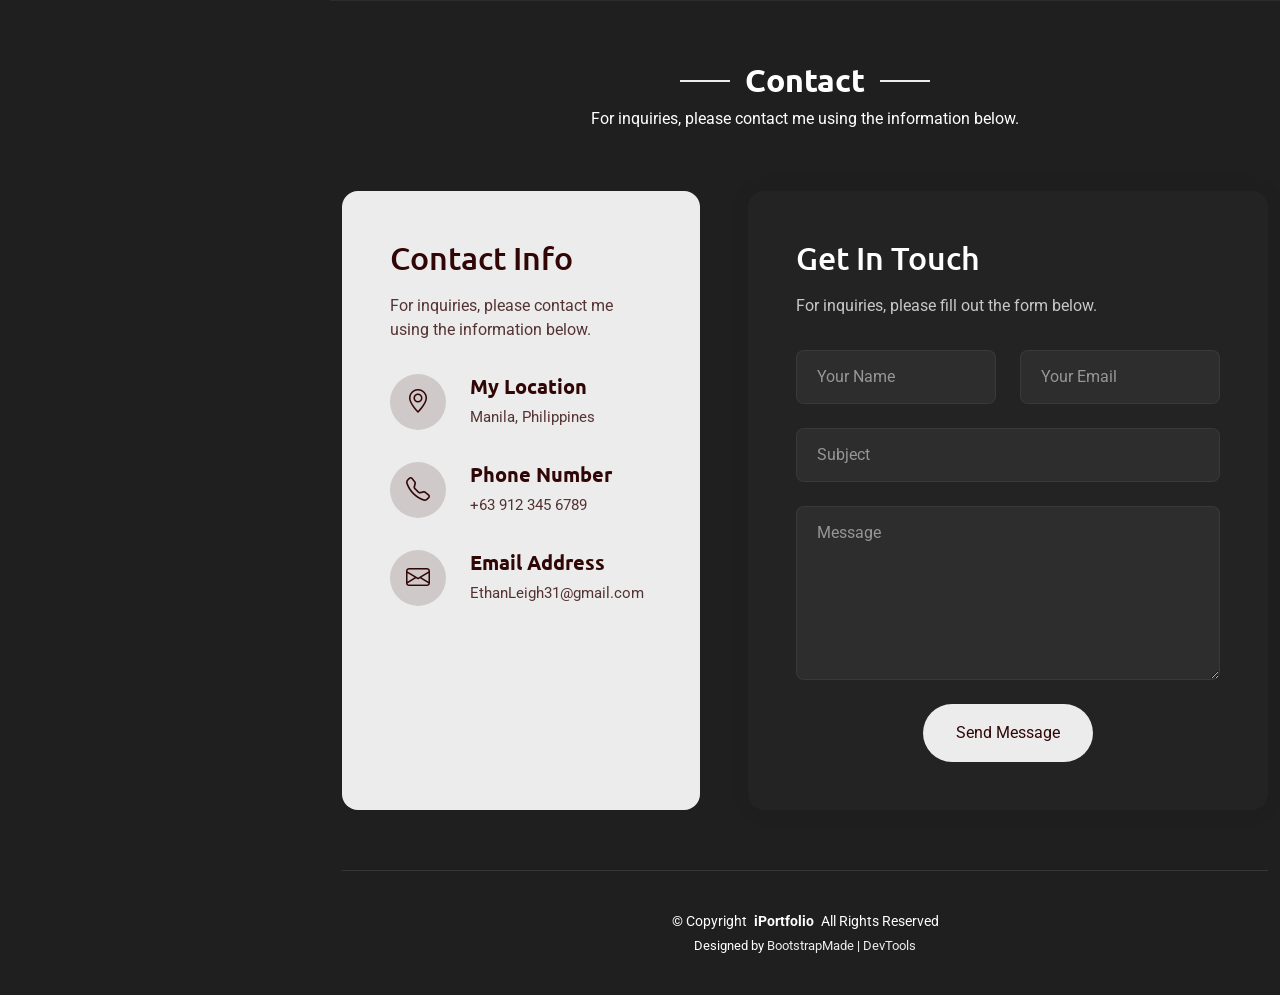
==== commit c6ddbf55: "change some things" ====
--- a/index.html
+++ b/index.html
@@ -225,37 +225,15 @@
         <div class="row justify-content-center">
           <div class="col-lg-10">
             <div class="stats-wrapper">
-              <div class="stats-item" data-aos="zoom-in" data-aos-delay="150">
-                <div class="icon-wrapper">
-                  <i class="bi bi-emoji-smile"></i>
-                </div>
-                <span data-purecounter-start="0" data-purecounter-end="232" data-purecounter-duration="1" class="purecounter"></span>
-                <p>Happy Clients</p>
-              </div><!-- End Stats Item -->
 
               <div class="stats-item" data-aos="zoom-in" data-aos-delay="200">
                 <div class="icon-wrapper">
                   <i class="bi bi-journal-richtext"></i>
                 </div>
-                <span data-purecounter-start="0" data-purecounter-end="521" data-purecounter-duration="1" class="purecounter"></span>
+                <span data-purecounter-start="0" data-purecounter-end="0" data-purecounter-duration="1" class="purecounter"></span>
                 <p>Projects</p>
               </div><!-- End Stats Item -->
-
-              <div class="stats-item" data-aos="zoom-in" data-aos-delay="250">
-                <div class="icon-wrapper">
-                  <i class="bi bi-headset"></i>
-                </div>
-                <span data-purecounter-start="0" data-purecounter-end="1463" data-purecounter-duration="1" class="purecounter"></span>
-                <p>Hours Of Support</p>
-              </div><!-- End Stats Item -->
-
-              <div class="stats-item" data-aos="zoom-in" data-aos-delay="300">
-                <div class="icon-wrapper">
-                  <i class="bi bi-people"></i>
-                </div>
-                <span data-purecounter-start="0" data-purecounter-end="15" data-purecounter-duration="1" class="purecounter"></span>
-                <p>Hard Workers</p>
-              </div><!-- End Stats Item -->
+              
             </div>
           </div>
         </div>
